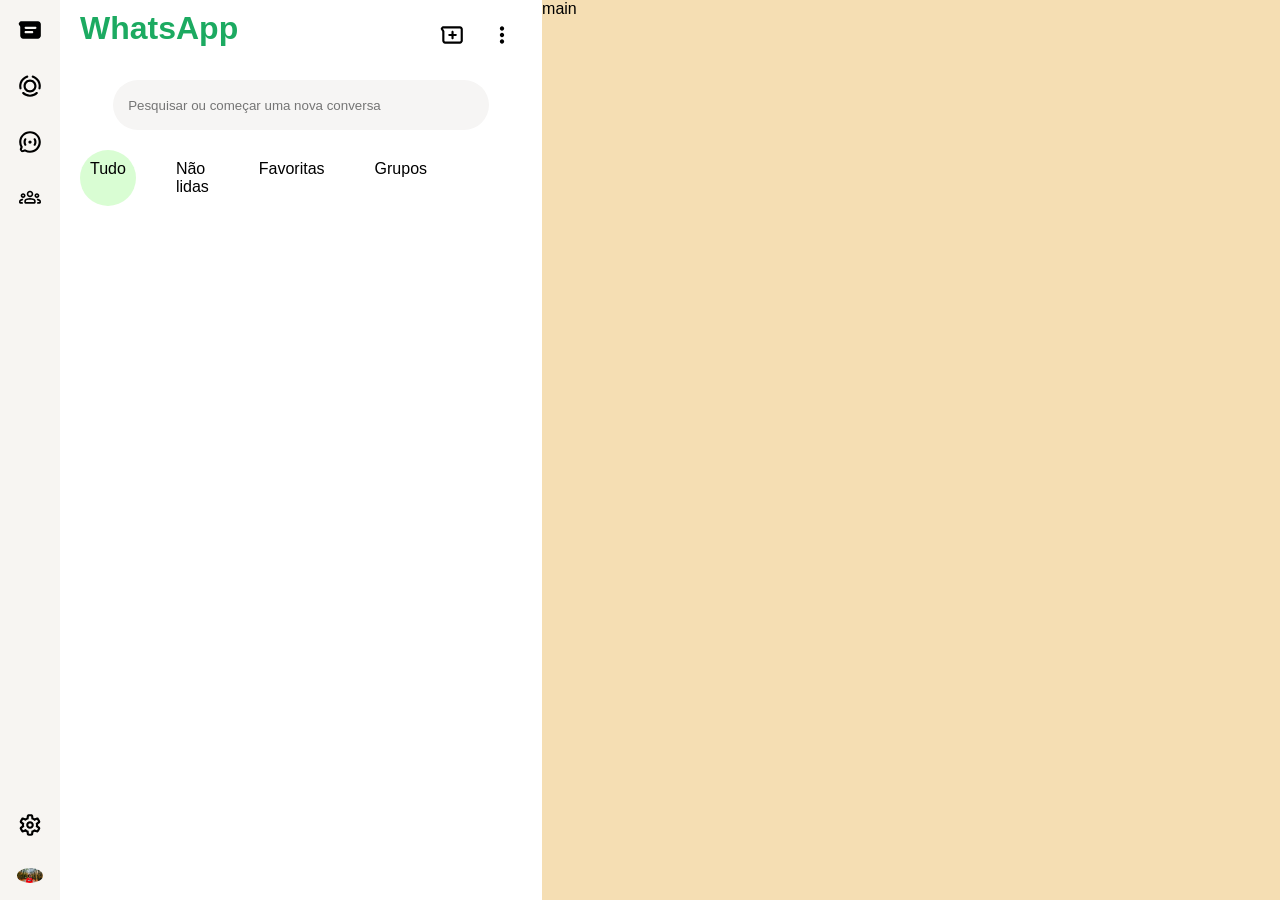
==== index.html @ c409fb36 "Layout - feito a parte superior da section!" ====
<!DOCTYPE html>
<html lang="pt-br">

<head>
    <meta charset="UTF-8">
    <meta name="viewport" content="width=device-width, initial-scale=1.0">
    <link rel="stylesheet" href="./assets/style.css">
    <title>Whatsaap Web</title>
</head>

<body class="grid-template">
    <nav>
        <div class="superior">
            <img src="./assets/icons/messages.svg" alt="">
            <img src="./assets/icons/status.svg" alt="">
            <img src="./assets/icons/newsletter.svg" alt="">
            <img src="./assets/icons/community.svg" alt="">
        </div>
        <div class="superior">
            <img src="./assets/icons/settings.svg" alt="">
            <img src="./assets/imgs/pexels-ikowh-16622.jpg" alt="">
        </div>
    </nav>
    <section>
        <div class="section-superior">
            <div class="titulo-settings">

                <p>WhatsApp</p>

                <div class="settings">
                    <img src="./assets/icons/new-chat.svg" alt="">
                    <img src="assets/icons/more-settings.svg" alt="">
                </div>
            </div>
            <div class="inputado">

                <input type="text" placeholder="Pesquisar ou começar uma nova conversa">
            </div>
            <div class="botoes">
                <p class="texto-botao active">Tudo</p>
                <p class="texto-botao">Não lidas</p>
                <p class="texto-botao">Favoritas</p>
                <p class="texto-botao">Grupos</p>
            </div>
        </div>
        <div class="section-inferior"></div>
    </section>
    <main>main</main>
</body>

</html>
---- assets/style.css ----
* {
  box-sizing: border-box;
  margin: 0;
  padding: 0;
  text-decoration: none;
  font-family: Verdana, Geneva, Tahoma, sans-serif;
}

img {
  display: block;
  max-width: 100%;
}

.grid-template {
  height: 100dvh;
  display: grid;
  grid-template-columns: 60px 1fr 2fr;
  grid-template-rows: 1fr;
}

nav {
  background-color: #f7f5f2;
  display: flex;
  flex-direction: column;
  justify-content: space-between;
  padding: 10px;
}

.superior {
  display: flex;
  flex-direction: column;
  justify-content: space-between;
  align-items: center;
  gap: 16px;
}

.superior > img {
  /* background-color: orange; */
  border-radius: 100%;
  padding: 7px;
  width: 40px;
}

.superior > img:hover {
  background-color: #ebe7e5;
}

section {
  background-color: white;
  display: flex;
  flex-direction: column;
}

.section-superior {
  height: 20%;
  display: flex;
  flex-direction: column;
  padding: 10px;
  padding-left: 20px;
  padding-right: 20px;
  gap: 20px;
  background-color: white;
  position: sticky;
}

.titulo-settings {
  display: flex;
  justify-content: space-between;
}
.titulo-settings > p {
  font-size: xx-large;
  color: #1caa61;
  font-weight: bold;
  height: 45px;
}

.titulo-settings > .settings {
  display: flex;
  align-items: start;
  height: 50px;
  align-items: center;
  gap: 10px;
}

.section-superior > .titulo-settings > .settings > img {
  /* background-color: orange; */
  border-radius: 100%;
  padding: 7px;
  width: 40px;
}

.section-superior > .inputado {
  width: 100%;
  display: flex;
  align-items: center;
  justify-content: center;
}

.section-superior > .inputado > input {
  height: 50px;
  width: 85%;
  border-radius: 50px;
  background-color: #f6f5f4;
  padding: 15px;
  outline: none;
  border: none;
}

.section-superior > .inputado > input::placeholder {
  font-weight: 400;
}

input:focus {
  border: 2px solid #1caa61;
}

.botoes {
  display: flex;
  justify-content: center;
  gap: 30px;
  padding-right: 85px;
}

.botoes > .texto-botao {
  padding: 10px;
  border-radius: 50px;
}

.botoes > .texto-botao:hover {
  background-color: #d9fdd3;
}

.active {
  background-color: #d9fdd3;
}
.section.inferior {
  width: 100%;
  height: 80%;
}

main {
  background-color: wheat;
}
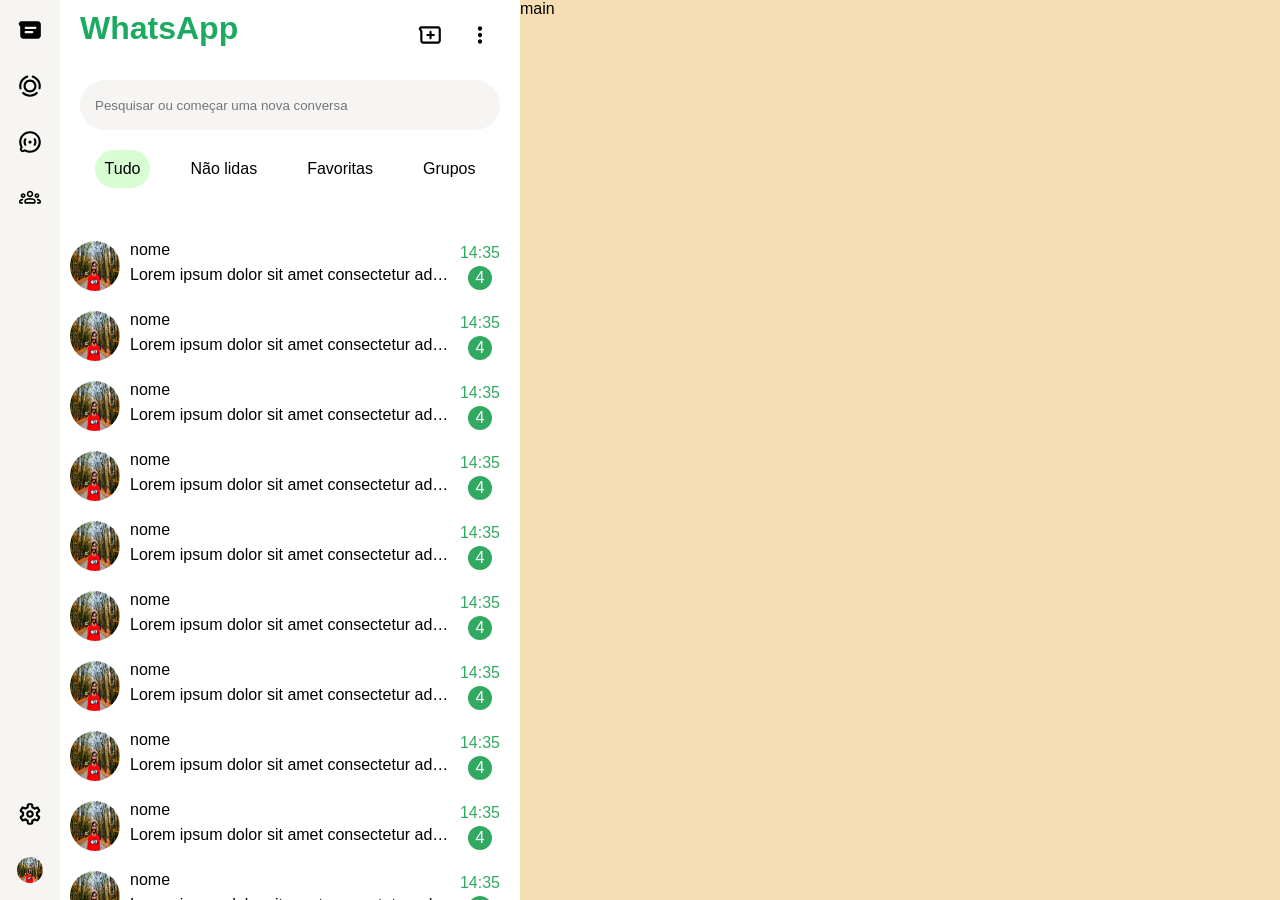
==== commit fd38e66d: "lista de contatos feita!" ====
--- a/index.html
+++ b/index.html
@@ -43,7 +43,313 @@
                 <p class="texto-botao">Grupos</p>
             </div>
         </div>
-        <div class="section-inferior"></div>
+        <div class="section-inferior">
+            <article>
+                <img src="assets/imgs/pexels-ikowh-16622.jpg" alt="" class="foto-perfil">
+                <p class="nome">nome</p>
+                <p class="horas">14:35</p>
+                <p class="mensagem">Lorem ipsum dolor sit amet consectetur adipisicing elit. Aliquam omnis aspernatur
+                    cupiditate odio vitae quae cum voluptas qui voluptates eos, veritatis consequatur sunt, temporibus
+                    harum nam, odit nulla ipsum facere!</p>
+                <div class="pingo">4</div>
+            </article>
+            <article>
+                <img src="assets/imgs/pexels-ikowh-16622.jpg" alt="" class="foto-perfil">
+                <p class="nome">nome</p>
+                <p class="horas">14:35</p>
+                <p class="mensagem">Lorem ipsum dolor sit amet consectetur adipisicing elit. Aliquam omnis aspernatur
+                    cupiditate odio vitae quae cum voluptas qui voluptates eos, veritatis consequatur sunt, temporibus
+                    harum nam, odit nulla ipsum facere!</p>
+                <div class="pingo">4</div>
+            </article>
+            <article>
+                <img src="assets/imgs/pexels-ikowh-16622.jpg" alt="" class="foto-perfil">
+                <p class="nome">nome</p>
+                <p class="horas">14:35</p>
+                <p class="mensagem">Lorem ipsum dolor sit amet consectetur adipisicing elit. Aliquam omnis aspernatur
+                    cupiditate odio vitae quae cum voluptas qui voluptates eos, veritatis consequatur sunt, temporibus
+                    harum nam, odit nulla ipsum facere!</p>
+                <div class="pingo">4</div>
+            </article>
+            <article>
+                <img src="assets/imgs/pexels-ikowh-16622.jpg" alt="" class="foto-perfil">
+                <p class="nome">nome</p>
+                <p class="horas">14:35</p>
+                <p class="mensagem">Lorem ipsum dolor sit amet consectetur adipisicing elit. Aliquam omnis aspernatur
+                    cupiditate odio vitae quae cum voluptas qui voluptates eos, veritatis consequatur sunt, temporibus
+                    harum nam, odit nulla ipsum facere!</p>
+                <div class="pingo">4</div>
+            </article>
+            <article>
+                <img src="assets/imgs/pexels-ikowh-16622.jpg" alt="" class="foto-perfil">
+                <p class="nome">nome</p>
+                <p class="horas">14:35</p>
+                <p class="mensagem">Lorem ipsum dolor sit amet consectetur adipisicing elit. Aliquam omnis aspernatur
+                    cupiditate odio vitae quae cum voluptas qui voluptates eos, veritatis consequatur sunt, temporibus
+                    harum nam, odit nulla ipsum facere!</p>
+                <div class="pingo">4</div>
+            </article>
+            <article>
+                <img src="assets/imgs/pexels-ikowh-16622.jpg" alt="" class="foto-perfil">
+                <p class="nome">nome</p>
+                <p class="horas">14:35</p>
+                <p class="mensagem">Lorem ipsum dolor sit amet consectetur adipisicing elit. Aliquam omnis aspernatur
+                    cupiditate odio vitae quae cum voluptas qui voluptates eos, veritatis consequatur sunt, temporibus
+                    harum nam, odit nulla ipsum facere!</p>
+                <div class="pingo">4</div>
+            </article>
+            <article>
+                <img src="assets/imgs/pexels-ikowh-16622.jpg" alt="" class="foto-perfil">
+                <p class="nome">nome</p>
+                <p class="horas">14:35</p>
+                <p class="mensagem">Lorem ipsum dolor sit amet consectetur adipisicing elit. Aliquam omnis aspernatur
+                    cupiditate odio vitae quae cum voluptas qui voluptates eos, veritatis consequatur sunt, temporibus
+                    harum nam, odit nulla ipsum facere!</p>
+                <div class="pingo">4</div>
+            </article>
+            <article>
+                <img src="assets/imgs/pexels-ikowh-16622.jpg" alt="" class="foto-perfil">
+                <p class="nome">nome</p>
+                <p class="horas">14:35</p>
+                <p class="mensagem">Lorem ipsum dolor sit amet consectetur adipisicing elit. Aliquam omnis aspernatur
+                    cupiditate odio vitae quae cum voluptas qui voluptates eos, veritatis consequatur sunt, temporibus
+                    harum nam, odit nulla ipsum facere!</p>
+                <div class="pingo">4</div>
+            </article>
+            <article>
+                <img src="assets/imgs/pexels-ikowh-16622.jpg" alt="" class="foto-perfil">
+                <p class="nome">nome</p>
+                <p class="horas">14:35</p>
+                <p class="mensagem">Lorem ipsum dolor sit amet consectetur adipisicing elit. Aliquam omnis aspernatur
+                    cupiditate odio vitae quae cum voluptas qui voluptates eos, veritatis consequatur sunt, temporibus
+                    harum nam, odit nulla ipsum facere!</p>
+                <div class="pingo">4</div>
+            </article>
+            <article>
+                <img src="assets/imgs/pexels-ikowh-16622.jpg" alt="" class="foto-perfil">
+                <p class="nome">nome</p>
+                <p class="horas">14:35</p>
+                <p class="mensagem">Lorem ipsum dolor sit amet consectetur adipisicing elit. Aliquam omnis aspernatur
+                    cupiditate odio vitae quae cum voluptas qui voluptates eos, veritatis consequatur sunt, temporibus
+                    harum nam, odit nulla ipsum facere!</p>
+                <div class="pingo">4</div>
+            </article>
+            <article>
+                <img src="assets/imgs/pexels-ikowh-16622.jpg" alt="" class="foto-perfil">
+                <p class="nome">nome</p>
+                <p class="horas">14:35</p>
+                <p class="mensagem">Lorem ipsum dolor sit amet consectetur adipisicing elit. Aliquam omnis aspernatur
+                    cupiditate odio vitae quae cum voluptas qui voluptates eos, veritatis consequatur sunt, temporibus
+                    harum nam, odit nulla ipsum facere!</p>
+                <div class="pingo">4</div>
+            </article>
+            <article>
+                <img src="assets/imgs/pexels-ikowh-16622.jpg" alt="" class="foto-perfil">
+                <p class="nome">nome</p>
+                <p class="horas">14:35</p>
+                <p class="mensagem">Lorem ipsum dolor sit amet consectetur adipisicing elit. Aliquam omnis aspernatur
+                    cupiditate odio vitae quae cum voluptas qui voluptates eos, veritatis consequatur sunt, temporibus
+                    harum nam, odit nulla ipsum facere!</p>
+                <div class="pingo">4</div>
+            </article>
+            <article>
+                <img src="assets/imgs/pexels-ikowh-16622.jpg" alt="" class="foto-perfil">
+                <p class="nome">nome</p>
+                <p class="horas">14:35</p>
+                <p class="mensagem">Lorem ipsum dolor sit amet consectetur adipisicing elit. Aliquam omnis aspernatur
+                    cupiditate odio vitae quae cum voluptas qui voluptates eos, veritatis consequatur sunt, temporibus
+                    harum nam, odit nulla ipsum facere!</p>
+                <div class="pingo">4</div>
+            </article>
+            <article>
+                <img src="assets/imgs/pexels-ikowh-16622.jpg" alt="" class="foto-perfil">
+                <p class="nome">nome</p>
+                <p class="horas">14:35</p>
+                <p class="mensagem">Lorem ipsum dolor sit amet consectetur adipisicing elit. Aliquam omnis aspernatur
+                    cupiditate odio vitae quae cum voluptas qui voluptates eos, veritatis consequatur sunt, temporibus
+                    harum nam, odit nulla ipsum facere!</p>
+                <div class="pingo">4</div>
+            </article>
+            <article>
+                <img src="assets/imgs/pexels-ikowh-16622.jpg" alt="" class="foto-perfil">
+                <p class="nome">nome</p>
+                <p class="horas">14:35</p>
+                <p class="mensagem">Lorem ipsum dolor sit amet consectetur adipisicing elit. Aliquam omnis aspernatur
+                    cupiditate odio vitae quae cum voluptas qui voluptates eos, veritatis consequatur sunt, temporibus
+                    harum nam, odit nulla ipsum facere!</p>
+                <div class="pingo">4</div>
+            </article>
+            <article>
+                <img src="assets/imgs/pexels-ikowh-16622.jpg" alt="" class="foto-perfil">
+                <p class="nome">nome</p>
+                <p class="horas">14:35</p>
+                <p class="mensagem">Lorem ipsum dolor sit amet consectetur adipisicing elit. Aliquam omnis aspernatur
+                    cupiditate odio vitae quae cum voluptas qui voluptates eos, veritatis consequatur sunt, temporibus
+                    harum nam, odit nulla ipsum facere!</p>
+                <div class="pingo">4</div>
+            </article>
+            <article>
+                <img src="assets/imgs/pexels-ikowh-16622.jpg" alt="" class="foto-perfil">
+                <p class="nome">nome</p>
+                <p class="horas">14:35</p>
+                <p class="mensagem">Lorem ipsum dolor sit amet consectetur adipisicing elit. Aliquam omnis aspernatur
+                    cupiditate odio vitae quae cum voluptas qui voluptates eos, veritatis consequatur sunt, temporibus
+                    harum nam, odit nulla ipsum facere!</p>
+                <div class="pingo">4</div>
+            </article>
+            <article>
+                <img src="assets/imgs/pexels-ikowh-16622.jpg" alt="" class="foto-perfil">
+                <p class="nome">nome</p>
+                <p class="horas">14:35</p>
+                <p class="mensagem">Lorem ipsum dolor sit amet consectetur adipisicing elit. Aliquam omnis aspernatur
+                    cupiditate odio vitae quae cum voluptas qui voluptates eos, veritatis consequatur sunt, temporibus
+                    harum nam, odit nulla ipsum facere!</p>
+                <div class="pingo">4</div>
+            </article>
+            <article>
+                <img src="assets/imgs/pexels-ikowh-16622.jpg" alt="" class="foto-perfil">
+                <p class="nome">nome</p>
+                <p class="horas">14:35</p>
+                <p class="mensagem">Lorem ipsum dolor sit amet consectetur adipisicing elit. Aliquam omnis aspernatur
+                    cupiditate odio vitae quae cum voluptas qui voluptates eos, veritatis consequatur sunt, temporibus
+                    harum nam, odit nulla ipsum facere!</p>
+                <div class="pingo">4</div>
+            </article>
+            <article>
+                <img src="assets/imgs/pexels-ikowh-16622.jpg" alt="" class="foto-perfil">
+                <p class="nome">nome</p>
+                <p class="horas">14:35</p>
+                <p class="mensagem">Lorem ipsum dolor sit amet consectetur adipisicing elit. Aliquam omnis aspernatur
+                    cupiditate odio vitae quae cum voluptas qui voluptates eos, veritatis consequatur sunt, temporibus
+                    harum nam, odit nulla ipsum facere!</p>
+                <div class="pingo">4</div>
+            </article>
+            <article>
+                <img src="assets/imgs/pexels-ikowh-16622.jpg" alt="" class="foto-perfil">
+                <p class="nome">nome</p>
+                <p class="horas">14:35</p>
+                <p class="mensagem">Lorem ipsum dolor sit amet consectetur adipisicing elit. Aliquam omnis aspernatur
+                    cupiditate odio vitae quae cum voluptas qui voluptates eos, veritatis consequatur sunt, temporibus
+                    harum nam, odit nulla ipsum facere!</p>
+                <div class="pingo">4</div>
+            </article>
+            <article>
+                <img src="assets/imgs/pexels-ikowh-16622.jpg" alt="" class="foto-perfil">
+                <p class="nome">nome</p>
+                <p class="horas">14:35</p>
+                <p class="mensagem">Lorem ipsum dolor sit amet consectetur adipisicing elit. Aliquam omnis aspernatur
+                    cupiditate odio vitae quae cum voluptas qui voluptates eos, veritatis consequatur sunt, temporibus
+                    harum nam, odit nulla ipsum facere!</p>
+                <div class="pingo">4</div>
+            </article>
+            <article>
+                <img src="assets/imgs/pexels-ikowh-16622.jpg" alt="" class="foto-perfil">
+                <p class="nome">nome</p>
+                <p class="horas">14:35</p>
+                <p class="mensagem">Lorem ipsum dolor sit amet consectetur adipisicing elit. Aliquam omnis aspernatur
+                    cupiditate odio vitae quae cum voluptas qui voluptates eos, veritatis consequatur sunt, temporibus
+                    harum nam, odit nulla ipsum facere!</p>
+                <div class="pingo">4</div>
+            </article>
+            <article>
+                <img src="assets/imgs/pexels-ikowh-16622.jpg" alt="" class="foto-perfil">
+                <p class="nome">nome</p>
+                <p class="horas">14:35</p>
+                <p class="mensagem">Lorem ipsum dolor sit amet consectetur adipisicing elit. Aliquam omnis aspernatur
+                    cupiditate odio vitae quae cum voluptas qui voluptates eos, veritatis consequatur sunt, temporibus
+                    harum nam, odit nulla ipsum facere!</p>
+                <div class="pingo">4</div>
+            </article>
+            <article>
+                <img src="assets/imgs/pexels-ikowh-16622.jpg" alt="" class="foto-perfil">
+                <p class="nome">nome</p>
+                <p class="horas">14:35</p>
+                <p class="mensagem">Lorem ipsum dolor sit amet consectetur adipisicing elit. Aliquam omnis aspernatur
+                    cupiditate odio vitae quae cum voluptas qui voluptates eos, veritatis consequatur sunt, temporibus
+                    harum nam, odit nulla ipsum facere!</p>
+                <div class="pingo">4</div>
+            </article>
+            <article>
+                <img src="assets/imgs/pexels-ikowh-16622.jpg" alt="" class="foto-perfil">
+                <p class="nome">nome</p>
+                <p class="horas">14:35</p>
+                <p class="mensagem">Lorem ipsum dolor sit amet consectetur adipisicing elit. Aliquam omnis aspernatur
+                    cupiditate odio vitae quae cum voluptas qui voluptates eos, veritatis consequatur sunt, temporibus
+                    harum nam, odit nulla ipsum facere!</p>
+                <div class="pingo">4</div>
+            </article>
+            <article>
+                <img src="assets/imgs/pexels-ikowh-16622.jpg" alt="" class="foto-perfil">
+                <p class="nome">nome</p>
+                <p class="horas">14:35</p>
+                <p class="mensagem">Lorem ipsum dolor sit amet consectetur adipisicing elit. Aliquam omnis aspernatur
+                    cupiditate odio vitae quae cum voluptas qui voluptates eos, veritatis consequatur sunt, temporibus
+                    harum nam, odit nulla ipsum facere!</p>
+                <div class="pingo">4</div>
+            </article>
+            <article>
+                <img src="assets/imgs/pexels-ikowh-16622.jpg" alt="" class="foto-perfil">
+                <p class="nome">nome</p>
+                <p class="horas">14:35</p>
+                <p class="mensagem">Lorem ipsum dolor sit amet consectetur adipisicing elit. Aliquam omnis aspernatur
+                    cupiditate odio vitae quae cum voluptas qui voluptates eos, veritatis consequatur sunt, temporibus
+                    harum nam, odit nulla ipsum facere!</p>
+                <div class="pingo">4</div>
+            </article>
+            <article>
+                <img src="assets/imgs/pexels-ikowh-16622.jpg" alt="" class="foto-perfil">
+                <p class="nome">nome</p>
+                <p class="horas">14:35</p>
+                <p class="mensagem">Lorem ipsum dolor sit amet consectetur adipisicing elit. Aliquam omnis aspernatur
+                    cupiditate odio vitae quae cum voluptas qui voluptates eos, veritatis consequatur sunt, temporibus
+                    harum nam, odit nulla ipsum facere!</p>
+                <div class="pingo">4</div>
+            </article>
+            <article>
+                <img src="assets/imgs/pexels-ikowh-16622.jpg" alt="" class="foto-perfil">
+                <p class="nome">nome</p>
+                <p class="horas">14:35</p>
+                <p class="mensagem">Lorem ipsum dolor sit amet consectetur adipisicing elit. Aliquam omnis aspernatur
+                    cupiditate odio vitae quae cum voluptas qui voluptates eos, veritatis consequatur sunt, temporibus
+                    harum nam, odit nulla ipsum facere!</p>
+                <div class="pingo">4</div>
+            </article>
+            <article>
+                <img src="assets/imgs/pexels-ikowh-16622.jpg" alt="" class="foto-perfil">
+                <p class="nome">nome</p>
+                <p class="horas">14:35</p>
+                <p class="mensagem">Lorem ipsum dolor sit amet consectetur adipisicing elit. Aliquam omnis aspernatur
+                    cupiditate odio vitae quae cum voluptas qui voluptates eos, veritatis consequatur sunt, temporibus
+                    harum nam, odit nulla ipsum facere!</p>
+                <div class="pingo">4</div>
+            </article>
+            <article>
+                <img src="assets/imgs/pexels-ikowh-16622.jpg" alt="" class="foto-perfil">
+                <p class="nome">nome</p>
+                <p class="horas">14:35</p>
+                <p class="mensagem">Lorem ipsum dolor sit amet consectetur adipisicing elit. Aliquam omnis aspernatur
+                    cupiditate odio vitae quae cum voluptas qui voluptates eos, veritatis consequatur sunt, temporibus
+                    harum nam, odit nulla ipsum facere!</p>
+                <div class="pingo">4</div>
+            </article>
+            <article>
+                <img src="assets/imgs/pexels-ikowh-16622.jpg" alt="" class="foto-perfil">
+                <p class="nome">nome</p>
+                <p class="horas">14:35</p>
+                <p class="mensagem">Lorem ipsum dolor sit amet consectetur adipisicing elit. Aliquam omnis aspernatur
+                    cupiditate odio vitae quae cum voluptas qui voluptates eos, veritatis consequatur sunt, temporibus
+                    harum nam, odit nulla ipsum facere!</p>
+                <div class="pingo">4</div>
+            </article>
+            <article>
+                <img src="assets/imgs/pexels-ikowh-16622.jpg" alt="" class="foto-perfil">
+                <p class="nome">nome</p>
+                <p class="horas">14:35</p>
+                <p class="mensagem">Lorem ipsum dolor sit amet consectetur adipisicing elit. Aliquam omnis aspernatur
+                    cupiditate odio vitae quae cum voluptas qui voluptates eos, veritatis consequatur sunt, temporibus
+                    harum nam, odit nulla ipsum facere!</p>
+                <div class="pingo">4</div>
+            </article>
     </section>
     <main>main</main>
 </body>
--- a/assets/style.css
+++ b/assets/style.css
@@ -14,7 +14,7 @@
 .grid-template {
   height: 100dvh;
   display: grid;
-  grid-template-columns: 60px 1fr 2fr;
+  grid-template-columns: 60px 460px 1fr;
   grid-template-rows: 1fr;
 }
 
@@ -39,6 +39,7 @@
   border-radius: 100%;
   padding: 7px;
   width: 40px;
+  height: 40px;
 }
 
 .superior > img:hover {
@@ -49,10 +50,12 @@
   background-color: white;
   display: flex;
   flex-direction: column;
+  overflow-y: scroll;
 }
 
 .section-superior {
-  height: 20%;
+  height: 25%;
+  width: 460px;
   display: flex;
   flex-direction: column;
   padding: 10px;
@@ -60,7 +63,7 @@
   padding-right: 20px;
   gap: 20px;
   background-color: white;
-  position: sticky;
+  position: fixed;
 }
 
 .titulo-settings {
@@ -88,6 +91,9 @@
   padding: 7px;
   width: 40px;
 }
+.section-superior > .titulo-settings > .settings > img:hover {
+  background-color: #ebe7e5;
+}
 
 .section-superior > .inputado {
   width: 100%;
@@ -98,7 +104,7 @@
 
 .section-superior > .inputado > input {
   height: 50px;
-  width: 85%;
+  width: 100%;
   border-radius: 50px;
   background-color: #f6f5f4;
   padding: 15px;
@@ -110,7 +116,7 @@
   font-weight: 400;
 }
 
-input:focus {
+.section-superior > .inputado > input:focus {
   border: 2px solid #1caa61;
 }
 
@@ -118,12 +124,12 @@
   display: flex;
   justify-content: center;
   gap: 30px;
-  padding-right: 85px;
 }
 
 .botoes > .texto-botao {
   padding: 10px;
   border-radius: 50px;
+  white-space: normal;
 }
 
 .botoes > .texto-botao:hover {
@@ -133,9 +139,73 @@
 .active {
   background-color: #d9fdd3;
 }
-.section.inferior {
-  width: 100%;
-  height: 80%;
+.section-inferior {
+  width: 100%;
+  height: 75%;
+  margin-top: 230.5px;
+  overflow-y: scroll;
+}
+
+article {
+  height: 70px;
+  width: 100%;
+  display: grid;
+  grid-template-areas:
+    "foto-perfil nome horas"
+    "foto-perfil mensagem pingo";
+
+  grid-template-columns: 60px 1fr 60px;
+  grid-template-rows: repeat(2, 1fr);
+
+  padding: 10px;
+}
+
+article:hover {
+  background-color: #f6f5f4;
+}
+
+.foto-perfil {
+  display: flex;
+  grid-area: foto-perfil;
+  border-radius: 100%;
+  align-items: center;
+  justify-content: center;
+  width: 50px;
+  height: 50px;
+}
+
+.nome {
+  grid-area: nome;
+}
+
+.horas {
+  grid-area: horas;
+  display: flex;
+  align-items: center;
+  justify-content: center;
+  color: #32a961;
+}
+
+.mensagem {
+  grid-area: mensagem;
+  white-space: nowrap; /* Garante que o texto fique em uma única linha */
+  overflow: hidden; /* Esconde o texto que passar do limite */
+  text-overflow: ellipsis; /* Adiciona os "..." automaticamente no final */
+}
+
+.pingo {
+  grid-area: pingo;
+
+  background-color: #32a961;
+  border-radius: 100%;
+  height: 24px;
+  width: 24px;
+  display: flex;
+  align-items: center;
+  justify-content: center;
+  justify-self: center;
+  align-self: center;
+  color: white;
 }
 
 main {
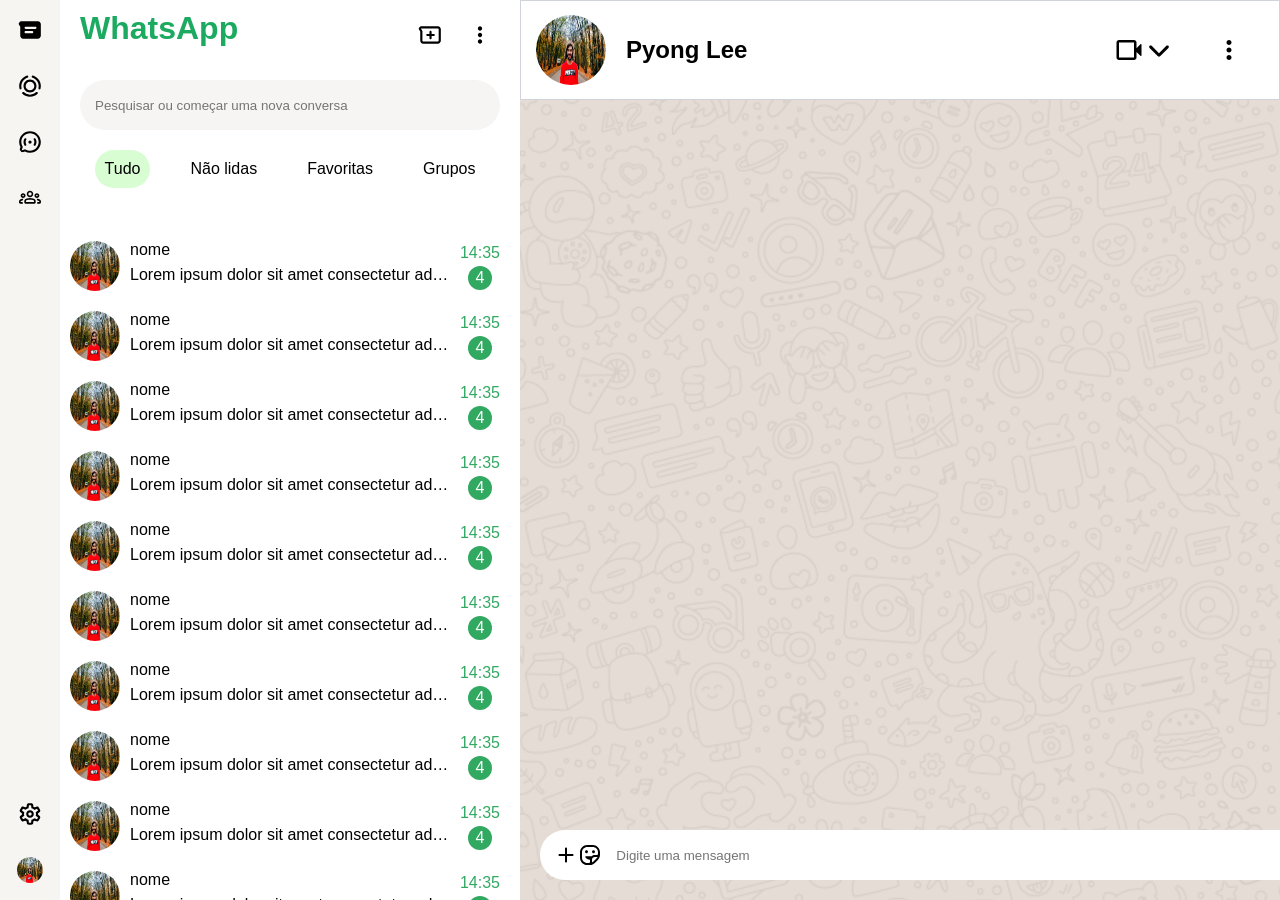
==== commit 17b07b41: "input feito!!" ====
--- a/index.html
+++ b/index.html
@@ -351,7 +351,30 @@
                 <div class="pingo">4</div>
             </article>
     </section>
-    <main>main</main>
+    <main>
+        <header>
+            <div class="foto-nome">
+                <img src="assets/imgs/pexels-ikowh-16622.jpg" alt="">
+                <h2>Pyong Lee</h2>
+            </div>
+            <div class="config">
+                <div class="juntinho">
+                    <img src="assets/icons/video-cam.svg" alt="">
+                    <img src="assets/icons/down-menu.svg" alt="">
+                </div>
+                <img src="assets/icons/more-settings.svg" alt="">
+            </div>
+        </header>
+
+        <div class="mandar-message">
+            <div class="plus">
+                <img src="./assets/icons/plus.svg" alt="">
+                <img src="./assets/icons/expressions.svg" alt="">
+            </div>
+            <input type="text" placeholder="Digite uma mensagem">
+            <img src="./assets/icons/send-message.png" alt="" class="send">
+        </div>
+    </main>
 </body>
 
 </html>
--- a/assets/style.css
+++ b/assets/style.css
@@ -209,5 +209,89 @@
 }
 
 main {
-  background-color: wheat;
-}
+  background-image: url(imgs/whatsapp_bg.png);
+  display: grid;
+  grid-template-columns: repeat(36, 1fr);
+}
+
+header {
+  background-color: #ffffff;
+  height: 100px;
+  width: 100%;
+  display: flex;
+  align-items: center;
+  padding: 15px;
+  border: 1px solid #d0d4da;
+  justify-content: space-between;
+  grid-column: 1 / -1;
+}
+
+.foto-nome {
+  width: 400px;
+  display: flex;
+  align-items: center;
+  gap: 20px;
+}
+
+main > header > .foto-nome > img {
+  width: 70px;
+  height: 70px;
+  border-radius: 100%;
+}
+
+.config {
+  display: flex;
+  width: 150px;
+}
+
+.config > img {
+  width: 30px;
+  height: 30px;
+}
+.juntinho {
+  display: flex;
+  width: 100px;
+}
+
+.mandar-message {
+  grid-column: 1 / 36;
+
+  display: flex;
+  align-items: center;
+
+  width: 100%;
+  background-color: #ffffff;
+  height: 50px;
+  border-radius: 50px;
+
+  align-self: end;
+  margin: 20px;
+
+  position: fixed;
+}
+
+.mandar-message > img {
+  width: 30px;
+  height: 30px;
+
+  padding: 5px;
+}
+.plus {
+  display: flex;
+  width: 80px;
+  align-items: center;
+  justify-content: center;
+}
+
+.mandar-message > input {
+  width: 1230px;
+  height: 30px;
+  border-radius: 50px;
+  border: none;
+  outline: none;
+}
+
+.send {
+  width: 70px;
+  height: 70px;
+}
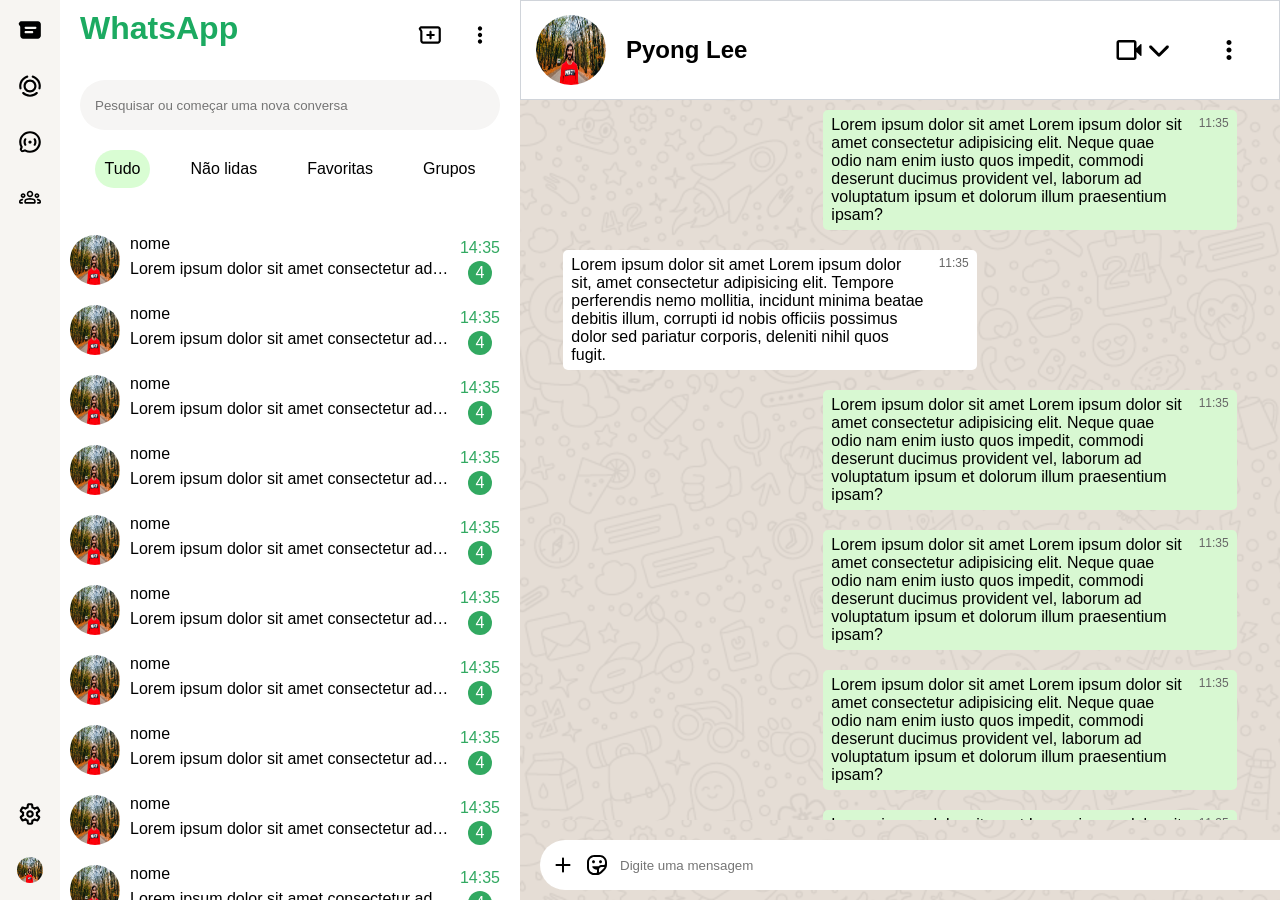
==== commit 23867505: "Layout finalizado!" ====
--- a/index.html
+++ b/index.html
@@ -4,7 +4,7 @@
 <head>
     <meta charset="UTF-8">
     <meta name="viewport" content="width=device-width, initial-scale=1.0">
-    <link rel="stylesheet" href="./assets/style.css">
+    <link rel="stylesheet" href="./assets/css/style.css">
     <title>Whatsaap Web</title>
 </head>
 
@@ -351,29 +351,1025 @@
                 <div class="pingo">4</div>
             </article>
     </section>
+    <header>
+        <div class="foto-nome">
+            <img src="assets/imgs/pexels-ikowh-16622.jpg" alt="">
+            <h2>Pyong Lee</h2>
+        </div>
+        <div class="config">
+            <div class="juntinho">
+                <img src="assets/icons/video-cam.svg" alt="">
+                <img src="assets/icons/down-menu.svg" alt="">
+            </div>
+            <img src="assets/icons/more-settings.svg" alt="">
+        </div>
+    </header>
     <main>
-        <header>
-            <div class="foto-nome">
-                <img src="assets/imgs/pexels-ikowh-16622.jpg" alt="">
-                <h2>Pyong Lee</h2>
+
+        <div class="fundo-falso">
+
+            <div class="mandar-message">
+                <div class="plus">
+                    <img src="./assets/icons/plus.svg" alt="">
+                    <img src="./assets/icons/expressions.svg" alt="">
+                </div>
+                <input type="text" placeholder="Digite uma mensagem">
+                <img src="./assets/icons/send-message.png" alt="" class="send">
             </div>
-            <div class="config">
-                <div class="juntinho">
-                    <img src="assets/icons/video-cam.svg" alt="">
-                    <img src="assets/icons/down-menu.svg" alt="">
-                </div>
-                <img src="assets/icons/more-settings.svg" alt="">
-            </div>
-        </header>
+        </div>
+        <div class="mensagem-enviada">
+            <p>Lorem ipsum dolor sit amet Lorem ipsum dolor sit amet consectetur adipisicing elit. Neque quae odio nam
+                enim iusto quos impedit, commodi deserunt ducimus provident vel, laborum ad voluptatum ipsum et dolorum
+                illum praesentium ipsam?</p>
+            <p class="horas-mensagens">11:35</p>
+        </div>
+        <div class="mensagem-recebida">
+            <p>
+                Lorem ipsum dolor sit amet Lorem ipsum dolor sit, amet consectetur adipisicing
+                elit. Tempore perferendis nemo mollitia, incidunt minima beatae debitis illum, corrupti id nobis
+                officiis
+                possimus dolor sed pariatur corporis, deleniti nihil quos fugit.
+            </p>
+            <p class="horas-mensagens">11:35</p>
+        </div>
+        <div class="mensagem-enviada">
+            <p>Lorem ipsum dolor sit amet Lorem ipsum dolor sit amet consectetur adipisicing elit. Neque quae odio nam
+                enim iusto quos impedit, commodi deserunt ducimus provident vel, laborum ad voluptatum ipsum et dolorum
+                illum praesentium ipsam?</p>
+            <p class="horas-mensagens">11:35</p>
+        </div>
+        <div class="mensagem-enviada">
+            <p>Lorem ipsum dolor sit amet Lorem ipsum dolor sit amet consectetur adipisicing elit. Neque quae odio nam
+                enim iusto quos impedit, commodi deserunt ducimus provident vel, laborum ad voluptatum ipsum et dolorum
+                illum praesentium ipsam?</p>
+            <p class="horas-mensagens">11:35</p>
+        </div>
+        <div class="mensagem-enviada">
+            <p>Lorem ipsum dolor sit amet Lorem ipsum dolor sit amet consectetur adipisicing elit. Neque quae odio nam
+                enim iusto quos impedit, commodi deserunt ducimus provident vel, laborum ad voluptatum ipsum et dolorum
+                illum praesentium ipsam?</p>
+            <p class="horas-mensagens">11:35</p>
+        </div>
+        <div class="mensagem-enviada">
+            <p>Lorem ipsum dolor sit amet Lorem ipsum dolor sit amet consectetur adipisicing elit. Neque quae odio nam
+                enim iusto quos impedit, commodi deserunt ducimus provident vel, laborum ad voluptatum ipsum et dolorum
+                illum praesentium ipsam?</p>
+            <p class="horas-mensagens">11:35</p>
+        </div>
+        <div class="mensagem-recebida">
+            <p>
+                Lorem ipsum dolor sit amet Lorem ipsum dolor sit, amet consectetur adipisicing
+                elit. Tempore perferendis nemo mollitia, incidunt minima beatae debitis illum, corrupti id nobis
+                officiis
+                possimus dolor sed pariatur corporis, deleniti nihil quos fugit.
+            </p>
+            <p class="horas-mensagens">11:35</p>
+        </div>
+        <div class="mensagem-recebida">
+            <p>
+                Lorem ipsum dolor sit amet Lorem ipsum dolor sit, amet consectetur adipisicing
+                elit. Tempore perferendis nemo mollitia, incidunt minima beatae debitis illum, corrupti id nobis
+                officiis
+                possimus dolor sed pariatur corporis, deleniti nihil quos fugit.
+            </p>
+            <p class="horas-mensagens">11:35</p>
+        </div>
+        <div class="mensagem-recebida">
+            <p>
+                Lorem ipsum dolor sit amet Lorem ipsum dolor sit, amet consectetur adipisicing
+                elit. Tempore perferendis nemo mollitia, incidunt minima beatae debitis illum, corrupti id nobis
+                officiis
+                possimus dolor sed pariatur corporis, deleniti nihil quos fugit.
+            </p>
+            <p class="horas-mensagens">11:35</p>
+        </div>
+        <div class="mensagem-enviada">
+            <p>Lorem ipsum dolor sit amet Lorem ipsum dolor sit amet consectetur adipisicing elit. Neque quae odio nam
+                enim iusto quos impedit, commodi deserunt ducimus provident vel, laborum ad voluptatum ipsum et dolorum
+                illum praesentium ipsam?</p>
+            <p class="horas-mensagens">11:35</p>
+        </div>
+        <div class="mensagem-recebida">
+            <p>
+                Lorem ipsum dolor sit amet Lorem ipsum dolor sit, amet consectetur adipisicing
+                elit. Tempore perferendis nemo mollitia, incidunt minima beatae debitis illum, corrupti id nobis
+                officiis
+                possimus dolor sed pariatur corporis, deleniti nihil quos fugit.
+            </p>
+            <p class="horas-mensagens">11:35</p>
+        </div>
+        <div class="mensagem-recebida">
+            <p>
+                Lorem ipsum dolor sit amet Lorem ipsum dolor sit, amet consectetur adipisicing
+                elit. Tempore perferendis nemo mollitia, incidunt minima beatae debitis illum, corrupti id nobis
+                officiis
+                possimus dolor sed pariatur corporis, deleniti nihil quos fugit.
+            </p>
+            <p class="horas-mensagens">11:35</p>
+        </div>
+        <div class="mensagem-recebida">
+            <p>
+                Lorem ipsum dolor sit amet Lorem ipsum dolor sit, amet consectetur adipisicing
+                elit. Tempore perferendis nemo mollitia, incidunt minima beatae debitis illum, corrupti id nobis
+                officiis
+                possimus dolor sed pariatur corporis, deleniti nihil quos fugit.
+            </p>
+            <p class="horas-mensagens">11:35</p>
+        </div>
+        <div class="mensagem-enviada">
+            <p>Lorem ipsum dolor sit amet Lorem ipsum dolor sit amet consectetur adipisicing elit. Neque quae odio nam
+                enim iusto quos impedit, commodi deserunt ducimus provident vel, laborum ad voluptatum ipsum et dolorum
+                illum praesentium ipsam?</p>
+            <p class="horas-mensagens">11:35</p>
+        </div>
+        <div class="mensagem-recebida">
+            <p>
+                Lorem ipsum dolor sit amet Lorem ipsum dolor sit, amet consectetur adipisicing
+                elit. Tempore perferendis nemo mollitia, incidunt minima beatae debitis illum, corrupti id nobis
+                officiis
+                possimus dolor sed pariatur corporis, deleniti nihil quos fugit.
+            </p>
+            <p class="horas-mensagens">11:35</p>
+        </div>
+        <div class="mensagem-recebida">
+            <p>
+                Lorem ipsum dolor sit amet Lorem ipsum dolor sit, amet consectetur adipisicing
+                elit. Tempore perferendis nemo mollitia, incidunt minima beatae debitis illum, corrupti id nobis
+                officiis
+                possimus dolor sed pariatur corporis, deleniti nihil quos fugit.
+            </p>
+            <p class="horas-mensagens">11:35</p>
+        </div>
+        <div class="mensagem-recebida">
+            <p>
+                Lorem ipsum dolor sit amet Lorem ipsum dolor sit, amet consectetur adipisicing
+                elit. Tempore perferendis nemo mollitia, incidunt minima beatae debitis illum, corrupti id nobis
+                officiis
+                possimus dolor sed pariatur corporis, deleniti nihil quos fugit.
+            </p>
+            <p class="horas-mensagens">11:35</p>
+        </div>
+        <div class="mensagem-enviada">
+            <p>Lorem ipsum dolor sit amet Lorem ipsum dolor sit amet consectetur adipisicing elit. Neque quae odio nam
+                enim iusto quos impedit, commodi deserunt ducimus provident vel, laborum ad voluptatum ipsum et dolorum
+                illum praesentium ipsam?</p>
+            <p class="horas-mensagens">11:35</p>
+        </div>
+        <div class="mensagem-recebida">
+            <p>
+                Lorem ipsum dolor sit amet Lorem ipsum dolor sit, amet consectetur adipisicing
+                elit. Tempore perferendis nemo mollitia, incidunt minima beatae debitis illum, corrupti id nobis
+                officiis
+                possimus dolor sed pariatur corporis, deleniti nihil quos fugit.
+            </p>
+            <p class="horas-mensagens">11:35</p>
+        </div>
+        <div class="mensagem-recebida">
+            <p>
+                Lorem ipsum dolor sit amet Lorem ipsum dolor sit, amet consectetur adipisicing
+                elit. Tempore perferendis nemo mollitia, incidunt minima beatae debitis illum, corrupti id nobis
+                officiis
+                possimus dolor sed pariatur corporis, deleniti nihil quos fugit.
+            </p>
+            <p class="horas-mensagens">11:35</p>
+        </div>
+        <div class="mensagem-recebida">
+            <p>
+                Lorem ipsum dolor sit amet Lorem ipsum dolor sit, amet consectetur adipisicing
+                elit. Tempore perferendis nemo mollitia, incidunt minima beatae debitis illum, corrupti id nobis
+                officiis
+                possimus dolor sed pariatur corporis, deleniti nihil quos fugit.
+            </p>
+            <p class="horas-mensagens">11:35</p>
+        </div>
+        <div class="mensagem-enviada">
+            <p>Lorem ipsum dolor sit amet Lorem ipsum dolor sit amet consectetur adipisicing elit. Neque quae odio nam
+                enim iusto quos impedit, commodi deserunt ducimus provident vel, laborum ad voluptatum ipsum et dolorum
+                illum praesentium ipsam?</p>
+            <p class="horas-mensagens">11:35</p>
+        </div>
+        <div class="mensagem-recebida">
+            <p>
+                Lorem ipsum dolor sit amet Lorem ipsum dolor sit, amet consectetur adipisicing
+                elit. Tempore perferendis nemo mollitia, incidunt minima beatae debitis illum, corrupti id nobis
+                officiis
+                possimus dolor sed pariatur corporis, deleniti nihil quos fugit.
+            </p>
+            <p class="horas-mensagens">11:35</p>
+        </div>
+        <div class="mensagem-recebida">
+            <p>
+                Lorem ipsum dolor sit amet Lorem ipsum dolor sit, amet consectetur adipisicing
+                elit. Tempore perferendis nemo mollitia, incidunt minima beatae debitis illum, corrupti id nobis
+                officiis
+                possimus dolor sed pariatur corporis, deleniti nihil quos fugit.
+            </p>
+            <p class="horas-mensagens">11:35</p>
+        </div>
+        <div class="mensagem-recebida">
+            <p>
+                Lorem ipsum dolor sit amet Lorem ipsum dolor sit, amet consectetur adipisicing
+                elit. Tempore perferendis nemo mollitia, incidunt minima beatae debitis illum, corrupti id nobis
+                officiis
+                possimus dolor sed pariatur corporis, deleniti nihil quos fugit.
+            </p>
+            <p class="horas-mensagens">11:35</p>
+        </div>
+        <div class="mensagem-enviada">
+            <p>Lorem ipsum dolor sit amet Lorem ipsum dolor sit amet consectetur adipisicing elit. Neque quae odio nam
+                enim iusto quos impedit, commodi deserunt ducimus provident vel, laborum ad voluptatum ipsum et dolorum
+                illum praesentium ipsam?</p>
+            <p class="horas-mensagens">11:35</p>
+        </div>
+        <div class="mensagem-recebida">
+            <p>
+                Lorem ipsum dolor sit amet Lorem ipsum dolor sit, amet consectetur adipisicing
+                elit. Tempore perferendis nemo mollitia, incidunt minima beatae debitis illum, corrupti id nobis
+                officiis
+                possimus dolor sed pariatur corporis, deleniti nihil quos fugit.
+            </p>
+            <p class="horas-mensagens">11:35</p>
+        </div>
+        <div class="mensagem-recebida">
+            <p>
+                Lorem ipsum dolor sit amet Lorem ipsum dolor sit, amet consectetur adipisicing
+                elit. Tempore perferendis nemo mollitia, incidunt minima beatae debitis illum, corrupti id nobis
+                officiis
+                possimus dolor sed pariatur corporis, deleniti nihil quos fugit.
+            </p>
+            <p class="horas-mensagens">11:35</p>
+        </div>
+        <div class="mensagem-recebida">
+            <p>
+                Lorem ipsum dolor sit amet Lorem ipsum dolor sit, amet consectetur adipisicing
+                elit. Tempore perferendis nemo mollitia, incidunt minima beatae debitis illum, corrupti id nobis
+                officiis
+                possimus dolor sed pariatur corporis, deleniti nihil quos fugit.
+            </p>
+            <p class="horas-mensagens">11:35</p>
+        </div>
+        <div class="mensagem-enviada">
+            <p>Lorem ipsum dolor sit amet Lorem ipsum dolor sit amet consectetur adipisicing elit. Neque quae odio nam
+                enim iusto quos impedit, commodi deserunt ducimus provident vel, laborum ad voluptatum ipsum et dolorum
+                illum praesentium ipsam?</p>
+            <p class="horas-mensagens">11:35</p>
+        </div>
+        <div class="mensagem-recebida">
+            <p>
+                Lorem ipsum dolor sit amet Lorem ipsum dolor sit, amet consectetur adipisicing
+                elit. Tempore perferendis nemo mollitia, incidunt minima beatae debitis illum, corrupti id nobis
+                officiis
+                possimus dolor sed pariatur corporis, deleniti nihil quos fugit.
+            </p>
+            <p class="horas-mensagens">11:35</p>
+        </div>
+        <div class="mensagem-recebida">
+            <p>
+                Lorem ipsum dolor sit amet Lorem ipsum dolor sit, amet consectetur adipisicing
+                elit. Tempore perferendis nemo mollitia, incidunt minima beatae debitis illum, corrupti id nobis
+                officiis
+                possimus dolor sed pariatur corporis, deleniti nihil quos fugit.
+            </p>
+            <p class="horas-mensagens">11:35</p>
+        </div>
+        <div class="mensagem-recebida">
+            <p>
+                Lorem ipsum dolor sit amet Lorem ipsum dolor sit, amet consectetur adipisicing
+                elit. Tempore perferendis nemo mollitia, incidunt minima beatae debitis illum, corrupti id nobis
+                officiis
+                possimus dolor sed pariatur corporis, deleniti nihil quos fugit.
+            </p>
+            <p class="horas-mensagens">11:35</p>
+        </div>
+        <div class="mensagem-enviada">
+            <p>Lorem ipsum dolor sit amet Lorem ipsum dolor sit amet consectetur adipisicing elit. Neque quae odio nam
+                enim iusto quos impedit, commodi deserunt ducimus provident vel, laborum ad voluptatum ipsum et dolorum
+                illum praesentium ipsam?</p>
+            <p class="horas-mensagens">11:35</p>
+        </div>
+        <div class="mensagem-recebida">
+            <p>
+                Lorem ipsum dolor sit amet Lorem ipsum dolor sit, amet consectetur adipisicing
+                elit. Tempore perferendis nemo mollitia, incidunt minima beatae debitis illum, corrupti id nobis
+                officiis
+                possimus dolor sed pariatur corporis, deleniti nihil quos fugit.
+            </p>
+            <p class="horas-mensagens">11:35</p>
+        </div>
+        <div class="mensagem-recebida">
+            <p>
+                Lorem ipsum dolor sit amet Lorem ipsum dolor sit, amet consectetur adipisicing
+                elit. Tempore perferendis nemo mollitia, incidunt minima beatae debitis illum, corrupti id nobis
+                officiis
+                possimus dolor sed pariatur corporis, deleniti nihil quos fugit.
+            </p>
+            <p class="horas-mensagens">11:35</p>
+        </div>
+        <div class="mensagem-recebida">
+            <p>
+                Lorem ipsum dolor sit amet Lorem ipsum dolor sit, amet consectetur adipisicing
+                elit. Tempore perferendis nemo mollitia, incidunt minima beatae debitis illum, corrupti id nobis
+                officiis
+                possimus dolor sed pariatur corporis, deleniti nihil quos fugit.
+            </p>
+            <p class="horas-mensagens">11:35</p>
+        </div>
+        <div class="mensagem-enviada">
+            <p>Lorem ipsum dolor sit amet Lorem ipsum dolor sit amet consectetur adipisicing elit. Neque quae odio nam
+                enim iusto quos impedit, commodi deserunt ducimus provident vel, laborum ad voluptatum ipsum et dolorum
+                illum praesentium ipsam?</p>
+            <p class="horas-mensagens">11:35</p>
+        </div>
+        <div class="mensagem-recebida">
+            <p>
+                Lorem ipsum dolor sit amet Lorem ipsum dolor sit, amet consectetur adipisicing
+                elit. Tempore perferendis nemo mollitia, incidunt minima beatae debitis illum, corrupti id nobis
+                officiis
+                possimus dolor sed pariatur corporis, deleniti nihil quos fugit.
+            </p>
+            <p class="horas-mensagens">11:35</p>
+        </div>
+        <div class="mensagem-recebida">
+            <p>
+                Lorem ipsum dolor sit amet Lorem ipsum dolor sit, amet consectetur adipisicing
+                elit. Tempore perferendis nemo mollitia, incidunt minima beatae debitis illum, corrupti id nobis
+                officiis
+                possimus dolor sed pariatur corporis, deleniti nihil quos fugit.
+            </p>
+            <p class="horas-mensagens">11:35</p>
+        </div>
+        <div class="mensagem-recebida">
+            <p>
+                Lorem ipsum dolor sit amet Lorem ipsum dolor sit, amet consectetur adipisicing
+                elit. Tempore perferendis nemo mollitia, incidunt minima beatae debitis illum, corrupti id nobis
+                officiis
+                possimus dolor sed pariatur corporis, deleniti nihil quos fugit.
+            </p>
+            <p class="horas-mensagens">11:35</p>
+        </div>
+        <div class="mensagem-enviada">
+            <p>Lorem ipsum dolor sit amet Lorem ipsum dolor sit amet consectetur adipisicing elit. Neque quae odio nam
+                enim iusto quos impedit, commodi deserunt ducimus provident vel, laborum ad voluptatum ipsum et dolorum
+                illum praesentium ipsam?</p>
+            <p class="horas-mensagens">11:35</p>
+        </div>
+        <div class="mensagem-recebida">
+            <p>
+                Lorem ipsum dolor sit amet Lorem ipsum dolor sit, amet consectetur adipisicing
+                elit. Tempore perferendis nemo mollitia, incidunt minima beatae debitis illum, corrupti id nobis
+                officiis
+                possimus dolor sed pariatur corporis, deleniti nihil quos fugit.
+            </p>
+            <p class="horas-mensagens">11:35</p>
+        </div>
+        <div class="mensagem-recebida">
+            <p>
+                Lorem ipsum dolor sit amet Lorem ipsum dolor sit, amet consectetur adipisicing
+                elit. Tempore perferendis nemo mollitia, incidunt minima beatae debitis illum, corrupti id nobis
+                officiis
+                possimus dolor sed pariatur corporis, deleniti nihil quos fugit.
+            </p>
+            <p class="horas-mensagens">11:35</p>
+        </div>
+        <div class="mensagem-recebida">
+            <p>
+                Lorem ipsum dolor sit amet Lorem ipsum dolor sit, amet consectetur adipisicing
+                elit. Tempore perferendis nemo mollitia, incidunt minima beatae debitis illum, corrupti id nobis
+                officiis
+                possimus dolor sed pariatur corporis, deleniti nihil quos fugit.
+            </p>
+            <p class="horas-mensagens">11:35</p>
+        </div>
+        <div class="mensagem-enviada">
+            <p>Lorem ipsum dolor sit amet Lorem ipsum dolor sit amet consectetur adipisicing elit. Neque quae odio nam
+                enim iusto quos impedit, commodi deserunt ducimus provident vel, laborum ad voluptatum ipsum et dolorum
+                illum praesentium ipsam?</p>
+            <p class="horas-mensagens">11:35</p>
+        </div>
+        <div class="mensagem-recebida">
+            <p>
+                Lorem ipsum dolor sit amet Lorem ipsum dolor sit, amet consectetur adipisicing
+                elit. Tempore perferendis nemo mollitia, incidunt minima beatae debitis illum, corrupti id nobis
+                officiis
+                possimus dolor sed pariatur corporis, deleniti nihil quos fugit.
+            </p>
+            <p class="horas-mensagens">11:35</p>
+        </div>
+        <div class="mensagem-recebida">
+            <p>
+                Lorem ipsum dolor sit amet Lorem ipsum dolor sit, amet consectetur adipisicing
+                elit. Tempore perferendis nemo mollitia, incidunt minima beatae debitis illum, corrupti id nobis
+                officiis
+                possimus dolor sed pariatur corporis, deleniti nihil quos fugit.
+            </p>
+            <p class="horas-mensagens">11:35</p>
+        </div>
+        <div class="mensagem-recebida">
+            <p>
+                Lorem ipsum dolor sit amet Lorem ipsum dolor sit, amet consectetur adipisicing
+                elit. Tempore perferendis nemo mollitia, incidunt minima beatae debitis illum, corrupti id nobis
+                officiis
+                possimus dolor sed pariatur corporis, deleniti nihil quos fugit.
+            </p>
+            <p class="horas-mensagens">11:35</p>
+        </div>
+        <div class="mensagem-enviada">
+            <p>Lorem ipsum dolor sit amet Lorem ipsum dolor sit amet consectetur adipisicing elit. Neque quae odio nam
+                enim iusto quos impedit, commodi deserunt ducimus provident vel, laborum ad voluptatum ipsum et dolorum
+                illum praesentium ipsam?</p>
+            <p class="horas-mensagens">11:35</p>
+        </div>
+        <div class="mensagem-recebida">
+            <p>
+                Lorem ipsum dolor sit amet Lorem ipsum dolor sit, amet consectetur adipisicing
+                elit. Tempore perferendis nemo mollitia, incidunt minima beatae debitis illum, corrupti id nobis
+                officiis
+                possimus dolor sed pariatur corporis, deleniti nihil quos fugit.
+            </p>
+            <p class="horas-mensagens">11:35</p>
+        </div>
+        <div class="mensagem-recebida">
+            <p>
+                Lorem ipsum dolor sit amet Lorem ipsum dolor sit, amet consectetur adipisicing
+                elit. Tempore perferendis nemo mollitia, incidunt minima beatae debitis illum, corrupti id nobis
+                officiis
+                possimus dolor sed pariatur corporis, deleniti nihil quos fugit.
+            </p>
+            <p class="horas-mensagens">11:35</p>
+        </div>
+        <div class="mensagem-recebida">
+            <p>
+                Lorem ipsum dolor sit amet Lorem ipsum dolor sit, amet consectetur adipisicing
+                elit. Tempore perferendis nemo mollitia, incidunt minima beatae debitis illum, corrupti id nobis
+                officiis
+                possimus dolor sed pariatur corporis, deleniti nihil quos fugit.
+            </p>
+            <p class="horas-mensagens">11:35</p>
+        </div>
+        <div class="mensagem-enviada">
+            <p>Lorem ipsum dolor sit amet Lorem ipsum dolor sit amet consectetur adipisicing elit. Neque quae odio nam
+                enim iusto quos impedit, commodi deserunt ducimus provident vel, laborum ad voluptatum ipsum et dolorum
+                illum praesentium ipsam?</p>
+            <p class="horas-mensagens">11:35</p>
+        </div>
+        <div class="mensagem-recebida">
+            <p>
+                Lorem ipsum dolor sit amet Lorem ipsum dolor sit, amet consectetur adipisicing
+                elit. Tempore perferendis nemo mollitia, incidunt minima beatae debitis illum, corrupti id nobis
+                officiis
+                possimus dolor sed pariatur corporis, deleniti nihil quos fugit.
+            </p>
+            <p class="horas-mensagens">11:35</p>
+        </div>
+        <div class="mensagem-recebida">
+            <p>
+                Lorem ipsum dolor sit amet Lorem ipsum dolor sit, amet consectetur adipisicing
+                elit. Tempore perferendis nemo mollitia, incidunt minima beatae debitis illum, corrupti id nobis
+                officiis
+                possimus dolor sed pariatur corporis, deleniti nihil quos fugit.
+            </p>
+            <p class="horas-mensagens">11:35</p>
+        </div>
+        <div class="mensagem-recebida">
+            <p>
+                Lorem ipsum dolor sit amet Lorem ipsum dolor sit, amet consectetur adipisicing
+                elit. Tempore perferendis nemo mollitia, incidunt minima beatae debitis illum, corrupti id nobis
+                officiis
+                possimus dolor sed pariatur corporis, deleniti nihil quos fugit.
+            </p>
+            <p class="horas-mensagens">11:35</p>
+        </div>
+        <div class="mensagem-enviada">
+            <p>Lorem ipsum dolor sit amet Lorem ipsum dolor sit amet consectetur adipisicing elit. Neque quae odio nam
+                enim iusto quos impedit, commodi deserunt ducimus provident vel, laborum ad voluptatum ipsum et dolorum
+                illum praesentium ipsam?</p>
+            <p class="horas-mensagens">11:35</p>
+        </div>
+        <div class="mensagem-recebida">
+            <p>
+                Lorem ipsum dolor sit amet Lorem ipsum dolor sit, amet consectetur adipisicing
+                elit. Tempore perferendis nemo mollitia, incidunt minima beatae debitis illum, corrupti id nobis
+                officiis
+                possimus dolor sed pariatur corporis, deleniti nihil quos fugit.
+            </p>
+            <p class="horas-mensagens">11:35</p>
+        </div>
+        <div class="mensagem-recebida">
+            <p>
+                Lorem ipsum dolor sit amet Lorem ipsum dolor sit, amet consectetur adipisicing
+                elit. Tempore perferendis nemo mollitia, incidunt minima beatae debitis illum, corrupti id nobis
+                officiis
+                possimus dolor sed pariatur corporis, deleniti nihil quos fugit.
+            </p>
+            <p class="horas-mensagens">11:35</p>
+        </div>
+        <div class="mensagem-recebida">
+            <p>
+                Lorem ipsum dolor sit amet Lorem ipsum dolor sit, amet consectetur adipisicing
+                elit. Tempore perferendis nemo mollitia, incidunt minima beatae debitis illum, corrupti id nobis
+                officiis
+                possimus dolor sed pariatur corporis, deleniti nihil quos fugit.
+            </p>
+            <p class="horas-mensagens">11:35</p>
+        </div>
+        <div class="mensagem-enviada">
+            <p>Lorem ipsum dolor sit amet Lorem ipsum dolor sit amet consectetur adipisicing elit. Neque quae odio nam
+                enim iusto quos impedit, commodi deserunt ducimus provident vel, laborum ad voluptatum ipsum et dolorum
+                illum praesentium ipsam?</p>
+            <p class="horas-mensagens">11:35</p>
+        </div>
+        <div class="mensagem-recebida">
+            <p>
+                Lorem ipsum dolor sit amet Lorem ipsum dolor sit, amet consectetur adipisicing
+                elit. Tempore perferendis nemo mollitia, incidunt minima beatae debitis illum, corrupti id nobis
+                officiis
+                possimus dolor sed pariatur corporis, deleniti nihil quos fugit.
+            </p>
+            <p class="horas-mensagens">11:35</p>
+        </div>
+        <div class="mensagem-recebida">
+            <p>
+                Lorem ipsum dolor sit amet Lorem ipsum dolor sit, amet consectetur adipisicing
+                elit. Tempore perferendis nemo mollitia, incidunt minima beatae debitis illum, corrupti id nobis
+                officiis
+                possimus dolor sed pariatur corporis, deleniti nihil quos fugit.
+            </p>
+            <p class="horas-mensagens">11:35</p>
+        </div>
+        <div class="mensagem-recebida">
+            <p>
+                Lorem ipsum dolor sit amet Lorem ipsum dolor sit, amet consectetur adipisicing
+                elit. Tempore perferendis nemo mollitia, incidunt minima beatae debitis illum, corrupti id nobis
+                officiis
+                possimus dolor sed pariatur corporis, deleniti nihil quos fugit.
+            </p>
+            <p class="horas-mensagens">11:35</p>
+        </div>
+        <div class="mensagem-enviada">
+            <p>Lorem ipsum dolor sit amet Lorem ipsum dolor sit amet consectetur adipisicing elit. Neque quae odio nam
+                enim iusto quos impedit, commodi deserunt ducimus provident vel, laborum ad voluptatum ipsum et dolorum
+                illum praesentium ipsam?</p>
+            <p class="horas-mensagens">11:35</p>
+        </div>
+        <div class="mensagem-recebida">
+            <p>
+                Lorem ipsum dolor sit amet Lorem ipsum dolor sit, amet consectetur adipisicing
+                elit. Tempore perferendis nemo mollitia, incidunt minima beatae debitis illum, corrupti id nobis
+                officiis
+                possimus dolor sed pariatur corporis, deleniti nihil quos fugit.
+            </p>
+            <p class="horas-mensagens">11:35</p>
+        </div>
+        <div class="mensagem-recebida">
+            <p>
+                Lorem ipsum dolor sit amet Lorem ipsum dolor sit, amet consectetur adipisicing
+                elit. Tempore perferendis nemo mollitia, incidunt minima beatae debitis illum, corrupti id nobis
+                officiis
+                possimus dolor sed pariatur corporis, deleniti nihil quos fugit.
+            </p>
+            <p class="horas-mensagens">11:35</p>
+        </div>
+        <div class="mensagem-recebida">
+            <p>
+                Lorem ipsum dolor sit amet Lorem ipsum dolor sit, amet consectetur adipisicing
+                elit. Tempore perferendis nemo mollitia, incidunt minima beatae debitis illum, corrupti id nobis
+                officiis
+                possimus dolor sed pariatur corporis, deleniti nihil quos fugit.
+            </p>
+            <p class="horas-mensagens">11:35</p>
+        </div>
+        <div class="mensagem-enviada">
+            <p>Lorem ipsum dolor sit amet Lorem ipsum dolor sit amet consectetur adipisicing elit. Neque quae odio nam
+                enim iusto quos impedit, commodi deserunt ducimus provident vel, laborum ad voluptatum ipsum et dolorum
+                illum praesentium ipsam?</p>
+            <p class="horas-mensagens">11:35</p>
+        </div>
+        <div class="mensagem-recebida">
+            <p>
+                Lorem ipsum dolor sit amet Lorem ipsum dolor sit, amet consectetur adipisicing
+                elit. Tempore perferendis nemo mollitia, incidunt minima beatae debitis illum, corrupti id nobis
+                officiis
+                possimus dolor sed pariatur corporis, deleniti nihil quos fugit.
+            </p>
+            <p class="horas-mensagens">11:35</p>
+        </div>
+        <div class="mensagem-recebida">
+            <p>
+                Lorem ipsum dolor sit amet Lorem ipsum dolor sit, amet consectetur adipisicing
+                elit. Tempore perferendis nemo mollitia, incidunt minima beatae debitis illum, corrupti id nobis
+                officiis
+                possimus dolor sed pariatur corporis, deleniti nihil quos fugit.
+            </p>
+            <p class="horas-mensagens">11:35</p>
+        </div>
+        <div class="mensagem-recebida">
+            <p>
+                Lorem ipsum dolor sit amet Lorem ipsum dolor sit, amet consectetur adipisicing
+                elit. Tempore perferendis nemo mollitia, incidunt minima beatae debitis illum, corrupti id nobis
+                officiis
+                possimus dolor sed pariatur corporis, deleniti nihil quos fugit.
+            </p>
+            <p class="horas-mensagens">11:35</p>
+        </div>
+        <div class="mensagem-enviada">
+            <p>Lorem ipsum dolor sit amet Lorem ipsum dolor sit amet consectetur adipisicing elit. Neque quae odio nam
+                enim iusto quos impedit, commodi deserunt ducimus provident vel, laborum ad voluptatum ipsum et dolorum
+                illum praesentium ipsam?</p>
+            <p class="horas-mensagens">11:35</p>
+        </div>
+        <div class="mensagem-recebida">
+            <p>
+                Lorem ipsum dolor sit amet Lorem ipsum dolor sit, amet consectetur adipisicing
+                elit. Tempore perferendis nemo mollitia, incidunt minima beatae debitis illum, corrupti id nobis
+                officiis
+                possimus dolor sed pariatur corporis, deleniti nihil quos fugit.
+            </p>
+            <p class="horas-mensagens">11:35</p>
+        </div>
+        <div class="mensagem-recebida">
+            <p>
+                Lorem ipsum dolor sit amet Lorem ipsum dolor sit, amet consectetur adipisicing
+                elit. Tempore perferendis nemo mollitia, incidunt minima beatae debitis illum, corrupti id nobis
+                officiis
+                possimus dolor sed pariatur corporis, deleniti nihil quos fugit.
+            </p>
+            <p class="horas-mensagens">11:35</p>
+        </div>
+        <div class="mensagem-recebida">
+            <p>
+                Lorem ipsum dolor sit amet Lorem ipsum dolor sit, amet consectetur adipisicing
+                elit. Tempore perferendis nemo mollitia, incidunt minima beatae debitis illum, corrupti id nobis
+                officiis
+                possimus dolor sed pariatur corporis, deleniti nihil quos fugit.
+            </p>
+            <p class="horas-mensagens">11:35</p>
+        </div>
+        <div class="mensagem-enviada">
+            <p>Lorem ipsum dolor sit amet Lorem ipsum dolor sit amet consectetur adipisicing elit. Neque quae odio nam
+                enim iusto quos impedit, commodi deserunt ducimus provident vel, laborum ad voluptatum ipsum et dolorum
+                illum praesentium ipsam?</p>
+            <p class="horas-mensagens">11:35</p>
+        </div>
+        <div class="mensagem-recebida">
+            <p>
+                Lorem ipsum dolor sit amet Lorem ipsum dolor sit, amet consectetur adipisicing
+                elit. Tempore perferendis nemo mollitia, incidunt minima beatae debitis illum, corrupti id nobis
+                officiis
+                possimus dolor sed pariatur corporis, deleniti nihil quos fugit.
+            </p>
+            <p class="horas-mensagens">11:35</p>
+        </div>
+        <div class="mensagem-recebida">
+            <p>
+                Lorem ipsum dolor sit amet Lorem ipsum dolor sit, amet consectetur adipisicing
+                elit. Tempore perferendis nemo mollitia, incidunt minima beatae debitis illum, corrupti id nobis
+                officiis
+                possimus dolor sed pariatur corporis, deleniti nihil quos fugit.
+            </p>
+            <p class="horas-mensagens">11:35</p>
+        </div>
+        <div class="mensagem-recebida">
+            <p>
+                Lorem ipsum dolor sit amet Lorem ipsum dolor sit, amet consectetur adipisicing
+                elit. Tempore perferendis nemo mollitia, incidunt minima beatae debitis illum, corrupti id nobis
+                officiis
+                possimus dolor sed pariatur corporis, deleniti nihil quos fugit.
+            </p>
+            <p class="horas-mensagens">11:35</p>
+        </div>
+        <div class="mensagem-enviada">
+            <p>Lorem ipsum dolor sit amet Lorem ipsum dolor sit amet consectetur adipisicing elit. Neque quae odio nam
+                enim iusto quos impedit, commodi deserunt ducimus provident vel, laborum ad voluptatum ipsum et dolorum
+                illum praesentium ipsam?</p>
+            <p class="horas-mensagens">11:35</p>
+        </div>
+        <div class="mensagem-recebida">
+            <p>
+                Lorem ipsum dolor sit amet Lorem ipsum dolor sit, amet consectetur adipisicing
+                elit. Tempore perferendis nemo mollitia, incidunt minima beatae debitis illum, corrupti id nobis
+                officiis
+                possimus dolor sed pariatur corporis, deleniti nihil quos fugit.
+            </p>
+            <p class="horas-mensagens">11:35</p>
+        </div>
+        <div class="mensagem-recebida">
+            <p>
+                Lorem ipsum dolor sit amet Lorem ipsum dolor sit, amet consectetur adipisicing
+                elit. Tempore perferendis nemo mollitia, incidunt minima beatae debitis illum, corrupti id nobis
+                officiis
+                possimus dolor sed pariatur corporis, deleniti nihil quos fugit.
+            </p>
+            <p class="horas-mensagens">11:35</p>
+        </div>
+        <div class="mensagem-recebida">
+            <p>
+                Lorem ipsum dolor sit amet Lorem ipsum dolor sit, amet consectetur adipisicing
+                elit. Tempore perferendis nemo mollitia, incidunt minima beatae debitis illum, corrupti id nobis
+                officiis
+                possimus dolor sed pariatur corporis, deleniti nihil quos fugit.
+            </p>
+            <p class="horas-mensagens">11:35</p>
+        </div>
+        <div class="mensagem-enviada">
+            <p>Lorem ipsum dolor sit amet Lorem ipsum dolor sit amet consectetur adipisicing elit. Neque quae odio nam
+                enim iusto quos impedit, commodi deserunt ducimus provident vel, laborum ad voluptatum ipsum et dolorum
+                illum praesentium ipsam?</p>
+            <p class="horas-mensagens">11:35</p>
+        </div>
+        <div class="mensagem-recebida">
+            <p>
+                Lorem ipsum dolor sit amet Lorem ipsum dolor sit, amet consectetur adipisicing
+                elit. Tempore perferendis nemo mollitia, incidunt minima beatae debitis illum, corrupti id nobis
+                officiis
+                possimus dolor sed pariatur corporis, deleniti nihil quos fugit.
+            </p>
+            <p class="horas-mensagens">11:35</p>
+        </div>
+        <div class="mensagem-recebida">
+            <p>
+                Lorem ipsum dolor sit amet Lorem ipsum dolor sit, amet consectetur adipisicing
+                elit. Tempore perferendis nemo mollitia, incidunt minima beatae debitis illum, corrupti id nobis
+                officiis
+                possimus dolor sed pariatur corporis, deleniti nihil quos fugit.
+            </p>
+            <p class="horas-mensagens">11:35</p>
+        </div>
+        <div class="mensagem-recebida">
+            <p>
+                Lorem ipsum dolor sit amet Lorem ipsum dolor sit, amet consectetur adipisicing
+                elit. Tempore perferendis nemo mollitia, incidunt minima beatae debitis illum, corrupti id nobis
+                officiis
+                possimus dolor sed pariatur corporis, deleniti nihil quos fugit.
+            </p>
+            <p class="horas-mensagens">11:35</p>
+        </div>
+        <div class="mensagem-enviada">
+            <p>Lorem ipsum dolor sit amet Lorem ipsum dolor sit amet consectetur adipisicing elit. Neque quae odio nam
+                enim iusto quos impedit, commodi deserunt ducimus provident vel, laborum ad voluptatum ipsum et dolorum
+                illum praesentium ipsam?</p>
+            <p class="horas-mensagens">11:35</p>
+        </div>
+        <div class="mensagem-recebida">
+            <p>
+                Lorem ipsum dolor sit amet Lorem ipsum dolor sit, amet consectetur adipisicing
+                elit. Tempore perferendis nemo mollitia, incidunt minima beatae debitis illum, corrupti id nobis
+                officiis
+                possimus dolor sed pariatur corporis, deleniti nihil quos fugit.
+            </p>
+            <p class="horas-mensagens">11:35</p>
+        </div>
+        <div class="mensagem-recebida">
+            <p>
+                Lorem ipsum dolor sit amet Lorem ipsum dolor sit, amet consectetur adipisicing
+                elit. Tempore perferendis nemo mollitia, incidunt minima beatae debitis illum, corrupti id nobis
+                officiis
+                possimus dolor sed pariatur corporis, deleniti nihil quos fugit.
+            </p>
+            <p class="horas-mensagens">11:35</p>
+        </div>
+        <div class="mensagem-recebida">
+            <p>
+                Lorem ipsum dolor sit amet Lorem ipsum dolor sit, amet consectetur adipisicing
+                elit. Tempore perferendis nemo mollitia, incidunt minima beatae debitis illum, corrupti id nobis
+                officiis
+                possimus dolor sed pariatur corporis, deleniti nihil quos fugit.
+            </p>
+            <p class="horas-mensagens">11:35</p>
+        </div>
+        <div class="mensagem-enviada">
+            <p>Lorem ipsum dolor sit amet Lorem ipsum dolor sit amet consectetur adipisicing elit. Neque quae odio nam
+                enim iusto quos impedit, commodi deserunt ducimus provident vel, laborum ad voluptatum ipsum et dolorum
+                illum praesentium ipsam?</p>
+            <p class="horas-mensagens">11:35</p>
+        </div>
+        <div class="mensagem-recebida">
+            <p>
+                Lorem ipsum dolor sit amet Lorem ipsum dolor sit, amet consectetur adipisicing
+                elit. Tempore perferendis nemo mollitia, incidunt minima beatae debitis illum, corrupti id nobis
+                officiis
+                possimus dolor sed pariatur corporis, deleniti nihil quos fugit.
+            </p>
+            <p class="horas-mensagens">11:35</p>
+        </div>
+        <div class="mensagem-recebida">
+            <p>
+                Lorem ipsum dolor sit amet Lorem ipsum dolor sit, amet consectetur adipisicing
+                elit. Tempore perferendis nemo mollitia, incidunt minima beatae debitis illum, corrupti id nobis
+                officiis
+                possimus dolor sed pariatur corporis, deleniti nihil quos fugit.
+            </p>
+            <p class="horas-mensagens">11:35</p>
+        </div>
+        <div class="mensagem-recebida">
+            <p>
+                Lorem ipsum dolor sit amet Lorem ipsum dolor sit, amet consectetur adipisicing
+                elit. Tempore perferendis nemo mollitia, incidunt minima beatae debitis illum, corrupti id nobis
+                officiis
+                possimus dolor sed pariatur corporis, deleniti nihil quos fugit.
+            </p>
+            <p class="horas-mensagens">11:35</p>
+        </div>
+        <div class="mensagem-enviada">
+            <p>Lorem ipsum dolor sit amet Lorem ipsum dolor sit amet consectetur adipisicing elit. Neque quae odio nam
+                enim iusto quos impedit, commodi deserunt ducimus provident vel, laborum ad voluptatum ipsum et dolorum
+                illum praesentium ipsam?</p>
+            <p class="horas-mensagens">11:35</p>
+        </div>
+        <div class="mensagem-recebida">
+            <p>
+                Lorem ipsum dolor sit amet Lorem ipsum dolor sit, amet consectetur adipisicing
+                elit. Tempore perferendis nemo mollitia, incidunt minima beatae debitis illum, corrupti id nobis
+                officiis
+                possimus dolor sed pariatur corporis, deleniti nihil quos fugit.
+            </p>
+            <p class="horas-mensagens">11:35</p>
+        </div>
+        <div class="mensagem-recebida">
+            <p>
+                Lorem ipsum dolor sit amet Lorem ipsum dolor sit, amet consectetur adipisicing
+                elit. Tempore perferendis nemo mollitia, incidunt minima beatae debitis illum, corrupti id nobis
+                officiis
+                possimus dolor sed pariatur corporis, deleniti nihil quos fugit.
+            </p>
+            <p class="horas-mensagens">11:35</p>
+        </div>
+        <div class="mensagem-recebida">
+            <p>
+                Lorem ipsum dolor sit amet Lorem ipsum dolor sit, amet consectetur adipisicing
+                elit. Tempore perferendis nemo mollitia, incidunt minima beatae debitis illum, corrupti id nobis
+                officiis
+                possimus dolor sed pariatur corporis, deleniti nihil quos fugit.
+            </p>
+            <p class="horas-mensagens">11:35</p>
+        </div>
+        <div class="mensagem-enviada">
+            <p>Lorem ipsum dolor sit amet Lorem ipsum dolor sit amet consectetur adipisicing elit. Neque quae odio nam
+                enim iusto quos impedit, commodi deserunt ducimus provident vel, laborum ad voluptatum ipsum et dolorum
+                illum praesentium ipsam?</p>
+            <p class="horas-mensagens">11:35</p>
+        </div>
+        <div class="mensagem-recebida">
+            <p>
+                Lorem ipsum dolor sit amet Lorem ipsum dolor sit, amet consectetur adipisicing
+                elit. Tempore perferendis nemo mollitia, incidunt minima beatae debitis illum, corrupti id nobis
+                officiis
+                possimus dolor sed pariatur corporis, deleniti nihil quos fugit.
+            </p>
+            <p class="horas-mensagens">11:35</p>
+        </div>
+        <div class="mensagem-recebida">
+            <p>
+                Lorem ipsum dolor sit amet Lorem ipsum dolor sit, amet consectetur adipisicing
+                elit. Tempore perferendis nemo mollitia, incidunt minima beatae debitis illum, corrupti id nobis
+                officiis
+                possimus dolor sed pariatur corporis, deleniti nihil quos fugit.
+            </p>
+            <p class="horas-mensagens">11:35</p>
+        </div>
+        <div class="mensagem-recebida">
+            <p>
+                Lorem ipsum dolor sit amet Lorem ipsum dolor sit, amet consectetur adipisicing
+                elit. Tempore perferendis nemo mollitia, incidunt minima beatae debitis illum, corrupti id nobis
+                officiis
+                possimus dolor sed pariatur corporis, deleniti nihil quos fugit.
+            </p>
+            <p class="horas-mensagens">11:35</p>
+        </div>
+        <div class="mensagem-enviada">
+            <p>Lorem ipsum dolor sit amet Lorem ipsum dolor sit amet consectetur adipisicing elit. Neque quae odio nam
+                enim iusto quos impedit, commodi deserunt ducimus provident vel, laborum ad voluptatum ipsum et dolorum
+                illum praesentium ipsam?</p>
+            <p class="horas-mensagens">11:35</p>
+        </div>
+        <div class="mensagem-recebida">
+            <p>
+                Lorem ipsum dolor sit amet Lorem ipsum dolor sit, amet consectetur adipisicing
+                elit. Tempore perferendis nemo mollitia, incidunt minima beatae debitis illum, corrupti id nobis
+                officiis
+                possimus dolor sed pariatur corporis, deleniti nihil quos fugit.
+            </p>
+            <p class="horas-mensagens">11:35</p>
+        </div>
+        <div class="mensagem-recebida">
+            <p>
+                Lorem ipsum dolor sit amet Lorem ipsum dolor sit, amet consectetur adipisicing
+                elit. Tempore perferendis nemo mollitia, incidunt minima beatae debitis illum, corrupti id nobis
+                officiis
+                possimus dolor sed pariatur corporis, deleniti nihil quos fugit.
+            </p>
+            <p class="horas-mensagens">11:35</p>
+        </div>
+        <div class="mensagem-recebida">
+            <p>
+                Lorem ipsum dolor sit amet Lorem ipsum dolor sit, amet consectetur adipisicing
+                elit. Tempore perferendis nemo mollitia, incidunt minima beatae debitis illum, corrupti id nobis
+                officiis
+                possimus dolor sed pariatur corporis, deleniti nihil quos fugit.
+            </p>
+            <p class="horas-mensagens">11:35</p>
+        </div>
+        <div class="mensagem-enviada">
+            <p>Lorem ipsum dolor sit amet Lorem ipsum dolor sit amet consectetur adipisicing elit. Neque quae odio nam
+                enim iusto quos impedit, commodi deserunt ducimus provident vel, laborum ad voluptatum ipsum et dolorum
+                illum praesentium ipsam?</p>
+            <p class="horas-mensagens">11:35</p>
+        </div>
+        <div class="mensagem-recebida">
+            <p>
+                Lorem ipsum dolor sit amet Lorem ipsum dolor sit, amet consectetur adipisicing
+                elit. Tempore perferendis nemo mollitia, incidunt minima beatae debitis illum, corrupti id nobis
+                officiis
+                possimus dolor sed pariatur corporis, deleniti nihil quos fugit.
+            </p>
+            <p class="horas-mensagens">11:35</p>
+        </div>
+        <div class="mensagem-recebida">
+            <p>
+                Lorem ipsum dolor sit amet Lorem ipsum dolor sit, amet consectetur adipisicing
+                elit. Tempore perferendis nemo mollitia, incidunt minima beatae debitis illum, corrupti id nobis
+                officiis
+                possimus dolor sed pariatur corporis, deleniti nihil quos fugit.
+            </p>
+            <p class="horas-mensagens">11:35</p>
+        </div>
+        <div class="mensagem-recebida">
+            <p>
+                Lorem ipsum dolor sit amet Lorem ipsum dolor sit, amet consectetur adipisicing
+                elit. Tempore perferendis nemo mollitia, incidunt minima beatae debitis illum, corrupti id nobis
+                officiis
+                possimus dolor sed pariatur corporis, deleniti nihil quos fugit.
+            </p>
+            <p class="horas-mensagens">11:35</p>
+        </div>
+        <div class="mensagem-enviada">
+            <p>Lorem ipsum dolor sit amet Lorem ipsum dolor sit amet consectetur adipisicing elit. Neque quae odio nam
+                enim iusto quos impedit, commodi deserunt ducimus provident vel, laborum ad voluptatum ipsum et dolorum
+                illum praesentium ipsam?</p>
+            <p class="horas-mensagens">11:35</p>
+        </div>
+        <div class="mensagem-recebida">
+            <p>
+                Lorem ipsum dolor sit amet Lorem ipsum dolor sit, amet consectetur adipisicing
+                elit. Tempore perferendis nemo mollitia, incidunt minima beatae debitis illum, corrupti id nobis
+                officiis
+                possimus dolor sed pariatur corporis, deleniti nihil quos fugit.
+            </p>
+            <p class="horas-mensagens">11:35</p>
+        </div>
+        <div class="mensagem-recebida">
+            <p>
+                Lorem ipsum dolor sit amet Lorem ipsum dolor sit, amet consectetur adipisicing
+                elit. Tempore perferendis nemo mollitia, incidunt minima beatae debitis illum, corrupti id nobis
+                officiis
+                possimus dolor sed pariatur corporis, deleniti nihil quos fugit.
+            </p>
+            <p class="horas-mensagens">11:35</p>
+        </div>
+        <div class="mensagem-recebida">
+            <p>
+                Lorem ipsum dolor sit amet Lorem ipsum dolor sit, amet consectetur adipisicing
+                elit. Tempore perferendis nemo mollitia, incidunt minima beatae debitis illum, corrupti id nobis
+                officiis
+                possimus dolor sed pariatur corporis, deleniti nihil quos fugit.
+            </p>
+            <p class="horas-mensagens">11:35</p>
+        </div>
+        <div class="mensagem-enviada">
+            <p>Lorem ipsum dolor sit amet Lorem ipsum dolor sit amet consectetur adipisicing elit. Neque quae odio nam
+                enim iusto quos impedit, commodi deserunt ducimus provident vel, laborum ad voluptatum ipsum et dolorum
+                illum praesentium ipsam?</p>
+            <p class="horas-mensagens">11:35</p>
+        </div>
+        <div class="mensagem-recebida">
+            <p>
+                Lorem ipsum dolor sit amet Lorem ipsum dolor sit, amet consectetur adipisicing
+                elit. Tempore perferendis nemo mollitia, incidunt minima beatae debitis illum, corrupti id nobis
+                officiis
+                possimus dolor sed pariatur corporis, deleniti nihil quos fugit.
+            </p>
+            <p class="horas-mensagens">11:35</p>
+        </div>
+        <div class="mensagem-recebida">
+            <p>
+                Lorem ipsum dolor sit amet Lorem ipsum dolor sit, amet consectetur adipisicing
+                elit. Tempore perferendis nemo mollitia, incidunt minima beatae debitis illum, corrupti id nobis
+                officiis
+                possimus dolor sed pariatur corporis, deleniti nihil quos fugit.
+            </p>
+            <p class="horas-mensagens">11:35</p>
+        </div>
+        <div class="mensagem-recebida">
+            <p>
+                Lorem ipsum dolor sit amet Lorem ipsum dolor sit, amet consectetur adipisicing
+                elit. Tempore perferendis nemo mollitia, incidunt minima beatae debitis illum, corrupti id nobis
+                officiis
+                possimus dolor sed pariatur corporis, deleniti nihil quos fugit.
+            </p>
+            <p class="horas-mensagens">11:35</p>
+        </div>
 
-        <div class="mandar-message">
-            <div class="plus">
-                <img src="./assets/icons/plus.svg" alt="">
-                <img src="./assets/icons/expressions.svg" alt="">
-            </div>
-            <input type="text" placeholder="Digite uma mensagem">
-            <img src="./assets/icons/send-message.png" alt="" class="send">
-        </div>
+
+
     </main>
 </body>
 
--- a/assets/css/style.css
+++ b/assets/css/style.css
@@ -0,0 +1,355 @@
+* {
+  box-sizing: border-box;
+  margin: 0;
+  padding: 0;
+  text-decoration: none;
+  font-family: Verdana, Geneva, Tahoma, sans-serif;
+}
+
+img {
+  display: block;
+  max-width: 100%;
+}
+
+html,
+body {
+  height: 100dvh;
+  overflow: hidden;
+}
+
+.grid-template {
+  height: 100dvh;
+  display: grid;
+  grid-template-columns: 60px 460px 1fr;
+  grid-template-rows: auto 1fr;
+}
+
+nav {
+  grid-row: 1 / -1;
+  background-color: #f7f5f2;
+  display: flex;
+  flex-direction: column;
+  justify-content: space-between;
+  padding: 10px;
+}
+
+.superior {
+  display: flex;
+  flex-direction: column;
+  justify-content: space-between;
+  align-items: center;
+  gap: 16px;
+}
+
+.superior > img {
+  border-radius: 100%;
+  padding: 7px;
+  width: 40px;
+  height: 40px;
+}
+
+.superior > img:hover {
+  background-color: #ebe7e5;
+}
+
+section {
+  grid-row: 1 / -1;
+  background-color: white;
+  display: flex;
+  flex-direction: column;
+  overflow-y: scroll;
+}
+
+.section-superior {
+  height: 25%;
+  width: 460px;
+  display: flex;
+  flex-direction: column;
+  padding: 10px;
+  padding-left: 20px;
+  padding-right: 20px;
+  gap: 20px;
+  background-color: white;
+  position: sticky;
+  top: 0;
+  z-index: 10;
+}
+
+.titulo-settings {
+  display: flex;
+  justify-content: space-between;
+}
+.titulo-settings > p {
+  font-size: xx-large;
+  color: #1caa61;
+  font-weight: bold;
+  height: 45px;
+}
+
+.titulo-settings > .settings {
+  display: flex;
+  align-items: start;
+  height: 50px;
+  align-items: center;
+  gap: 10px;
+}
+
+.section-superior > .titulo-settings > .settings > img {
+  border-radius: 100%;
+  padding: 7px;
+  width: 40px;
+}
+.section-superior > .titulo-settings > .settings > img:hover {
+  background-color: #ebe7e5;
+}
+
+.section-superior > .inputado {
+  width: 100%;
+  display: flex;
+  align-items: center;
+  justify-content: center;
+}
+
+.section-superior > .inputado > input {
+  height: 50px;
+  width: 100%;
+  border-radius: 50px;
+  background-color: #f6f5f4;
+  padding: 15px;
+  outline: none;
+  border: none;
+}
+
+.section-superior > .inputado > input::placeholder {
+  font-weight: 400;
+}
+
+.section-superior > .inputado > input:focus {
+  border: 2px solid #1caa61;
+}
+
+.botoes {
+  display: flex;
+  justify-content: center;
+  gap: 30px;
+}
+
+.botoes > .texto-botao {
+  padding: 10px;
+  border-radius: 50px;
+  white-space: normal;
+}
+
+.botoes > .texto-botao:hover {
+  background-color: #d9fdd3;
+}
+
+.active {
+  background-color: #d9fdd3;
+}
+
+.section-inferior {
+  width: 100%;
+  height: 75%;
+  overflow-y: auto;
+}
+
+article {
+  height: 70px;
+  width: 100%;
+  display: grid;
+  grid-template-areas:
+    "foto-perfil nome horas"
+    "foto-perfil mensagem pingo";
+
+  grid-template-columns: 60px 1fr 60px;
+  grid-template-rows: repeat(2, 1fr);
+
+  padding: 10px;
+}
+
+article:hover {
+  background-color: #f6f5f4;
+}
+
+.foto-perfil {
+  display: flex;
+  grid-area: foto-perfil;
+  border-radius: 100%;
+  align-items: center;
+  justify-content: center;
+  width: 50px;
+  height: 50px;
+}
+
+.nome {
+  grid-area: nome;
+}
+
+.horas {
+  grid-area: horas;
+  display: flex;
+  align-items: center;
+  justify-content: center;
+  color: #32a961;
+}
+
+.mensagem {
+  grid-area: mensagem;
+  white-space: nowrap;
+  overflow: hidden;
+  text-overflow: ellipsis;
+}
+
+.pingo {
+  grid-area: pingo;
+  background-color: #32a961;
+  border-radius: 100%;
+  height: 24px;
+  width: 24px;
+  display: flex;
+  align-items: center;
+  justify-content: center;
+  justify-self: center;
+  align-self: center;
+  color: white;
+}
+
+header {
+  grid-column: 3;
+  grid-row: 1;
+  position: sticky;
+  top: 0;
+  z-index: 10;
+  background-color: #ffffff;
+  height: 100px;
+  width: 100%;
+  display: flex;
+  align-items: center;
+  padding: 15px;
+  border: 1px solid #d0d4da;
+  justify-content: space-between;
+}
+
+.foto-nome {
+  width: 400px;
+  display: flex;
+  align-items: center;
+  gap: 20px;
+}
+main > .foto-nome > img,
+header > .foto-nome > img {
+  width: 70px;
+  height: 70px;
+  border-radius: 100%;
+}
+
+.config {
+  display: flex;
+  width: 150px;
+}
+
+.config > img {
+  width: 30px;
+  height: 30px;
+}
+.juntinho {
+  display: flex;
+  width: 100px;
+}
+
+main {
+  grid-column: 3;
+  grid-row: 2;
+  background-image: url(../imgs/whatsapp_bg.png);
+  display: grid;
+  grid-template-columns: repeat(36, 1fr);
+  overflow-y: auto;
+  gap: 20px;
+  padding-top: 10px;
+  padding-bottom: 100px;
+  height: 100%;
+  align-content: safe end;
+}
+
+.mandar-message {
+  grid-column: 1 / 36;
+  display: flex;
+  align-items: center;
+  width: 1350px;
+  background-color: #ffffff;
+  height: 50px;
+  border-radius: 50px;
+  align-self: end;
+  margin: 20px;
+  position: absolute;
+}
+
+.mandar-message > img {
+  width: 30px;
+  height: 30px;
+  padding: 5px;
+}
+.plus {
+  display: flex;
+  width: 80px;
+  align-items: center;
+  justify-content: center;
+  gap: 10px;
+}
+
+.fundo-falso {
+  grid-column: 1 / 36;
+  width: 1400px;
+  height: 80px;
+  align-self: end;
+  position: absolute;
+  background-image: url(../imgs/whatsapp_bg.png);
+  z-index: 1000;
+  bottom: 0;
+}
+
+.mandar-message > input {
+  width: 1230px;
+  height: 30px;
+  border-radius: 50px;
+  border: none;
+  outline: none;
+}
+
+.send {
+  width: 70px;
+  height: 70px;
+}
+
+.mensagem-enviada,
+.mensagem-recebida {
+  border-radius: 5px;
+  padding: 6px 8px;
+  width: fit-content;
+  height: fit-content;
+  max-width: 100%;
+  display: flex;
+  gap: 15px;
+  word-wrap: break-word;
+  overflow-wrap: break-word;
+}
+
+.mensagem-enviada {
+  grid-column: 15 / 35;
+  background-color: #d8f8d2;
+  margin-left: auto;
+}
+
+.mensagem-recebida {
+  grid-column: 3 / 23;
+  background-color: #ffffff;
+}
+
+.horas-mensagens {
+  font-size: 0.75rem;
+  color: #666;
+  white-space: nowrap;
+  margin-bottom: auto;
+  align-self: flex-end;
+}
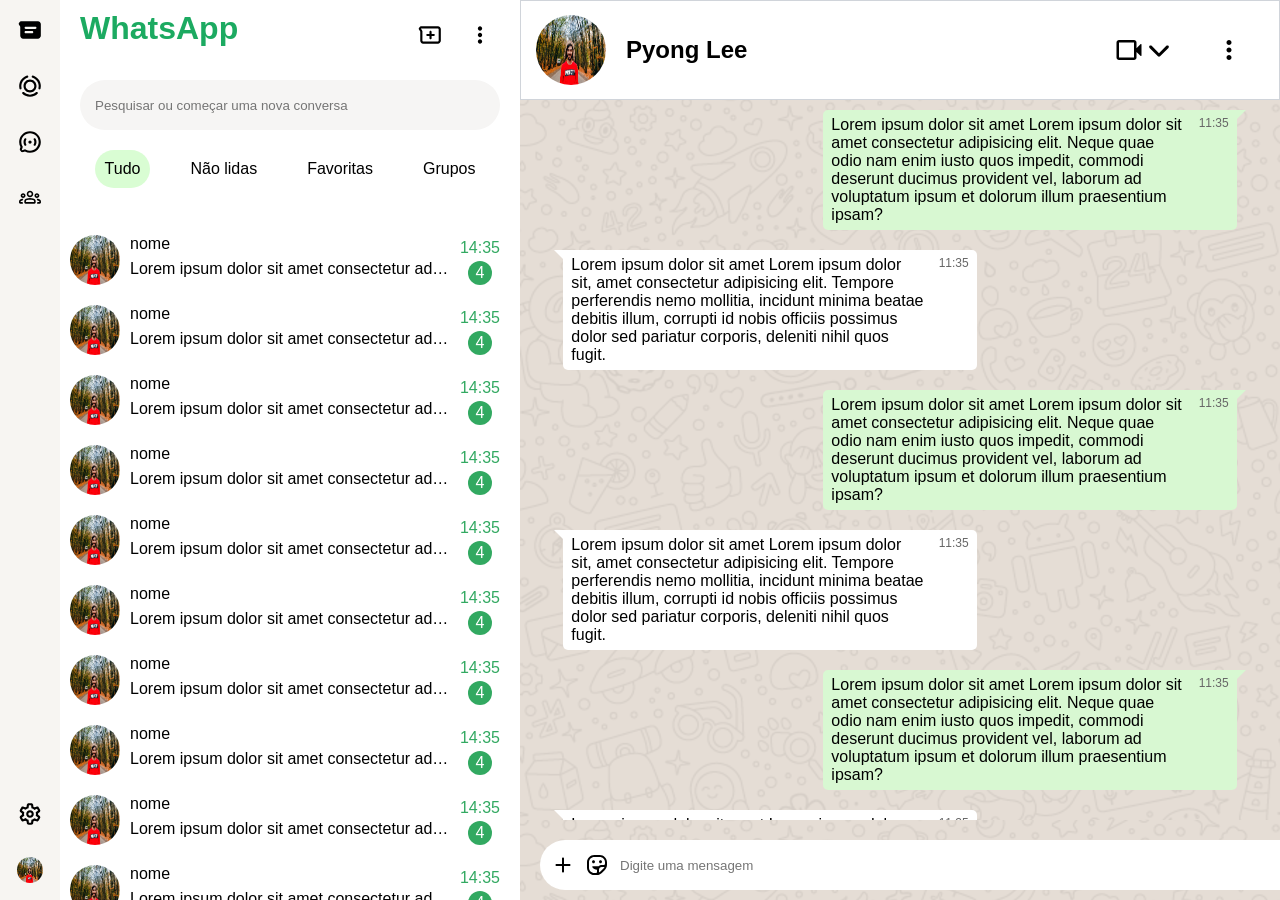
==== commit c6c5ee15: "cauda criada!" ====
--- a/index.html
+++ b/index.html
@@ -378,997 +378,396 @@
             </div>
         </div>
         <div class="mensagem-enviada">
-            <p>Lorem ipsum dolor sit amet Lorem ipsum dolor sit amet consectetur adipisicing elit. Neque quae odio nam
-                enim iusto quos impedit, commodi deserunt ducimus provident vel, laborum ad voluptatum ipsum et dolorum
-                illum praesentium ipsam?</p>
-            <p class="horas-mensagens">11:35</p>
-        </div>
-        <div class="mensagem-recebida">
-            <p>
-                Lorem ipsum dolor sit amet Lorem ipsum dolor sit, amet consectetur adipisicing
-                elit. Tempore perferendis nemo mollitia, incidunt minima beatae debitis illum, corrupti id nobis
-                officiis
-                possimus dolor sed pariatur corporis, deleniti nihil quos fugit.
-            </p>
-            <p class="horas-mensagens">11:35</p>
-        </div>
-        <div class="mensagem-enviada">
-            <p>Lorem ipsum dolor sit amet Lorem ipsum dolor sit amet consectetur adipisicing elit. Neque quae odio nam
-                enim iusto quos impedit, commodi deserunt ducimus provident vel, laborum ad voluptatum ipsum et dolorum
-                illum praesentium ipsam?</p>
-            <p class="horas-mensagens">11:35</p>
-        </div>
-        <div class="mensagem-enviada">
-            <p>Lorem ipsum dolor sit amet Lorem ipsum dolor sit amet consectetur adipisicing elit. Neque quae odio nam
-                enim iusto quos impedit, commodi deserunt ducimus provident vel, laborum ad voluptatum ipsum et dolorum
-                illum praesentium ipsam?</p>
-            <p class="horas-mensagens">11:35</p>
-        </div>
-        <div class="mensagem-enviada">
-            <p>Lorem ipsum dolor sit amet Lorem ipsum dolor sit amet consectetur adipisicing elit. Neque quae odio nam
-                enim iusto quos impedit, commodi deserunt ducimus provident vel, laborum ad voluptatum ipsum et dolorum
-                illum praesentium ipsam?</p>
-            <p class="horas-mensagens">11:35</p>
-        </div>
-        <div class="mensagem-enviada">
-            <p>Lorem ipsum dolor sit amet Lorem ipsum dolor sit amet consectetur adipisicing elit. Neque quae odio nam
-                enim iusto quos impedit, commodi deserunt ducimus provident vel, laborum ad voluptatum ipsum et dolorum
-                illum praesentium ipsam?</p>
-            <p class="horas-mensagens">11:35</p>
-        </div>
-        <div class="mensagem-recebida">
-            <p>
-                Lorem ipsum dolor sit amet Lorem ipsum dolor sit, amet consectetur adipisicing
-                elit. Tempore perferendis nemo mollitia, incidunt minima beatae debitis illum, corrupti id nobis
-                officiis
-                possimus dolor sed pariatur corporis, deleniti nihil quos fugit.
-            </p>
-            <p class="horas-mensagens">11:35</p>
-        </div>
-        <div class="mensagem-recebida">
-            <p>
-                Lorem ipsum dolor sit amet Lorem ipsum dolor sit, amet consectetur adipisicing
-                elit. Tempore perferendis nemo mollitia, incidunt minima beatae debitis illum, corrupti id nobis
-                officiis
-                possimus dolor sed pariatur corporis, deleniti nihil quos fugit.
-            </p>
-            <p class="horas-mensagens">11:35</p>
-        </div>
-        <div class="mensagem-recebida">
-            <p>
-                Lorem ipsum dolor sit amet Lorem ipsum dolor sit, amet consectetur adipisicing
-                elit. Tempore perferendis nemo mollitia, incidunt minima beatae debitis illum, corrupti id nobis
-                officiis
-                possimus dolor sed pariatur corporis, deleniti nihil quos fugit.
-            </p>
-            <p class="horas-mensagens">11:35</p>
-        </div>
-        <div class="mensagem-enviada">
-            <p>Lorem ipsum dolor sit amet Lorem ipsum dolor sit amet consectetur adipisicing elit. Neque quae odio nam
-                enim iusto quos impedit, commodi deserunt ducimus provident vel, laborum ad voluptatum ipsum et dolorum
-                illum praesentium ipsam?</p>
-            <p class="horas-mensagens">11:35</p>
-        </div>
-        <div class="mensagem-recebida">
-            <p>
-                Lorem ipsum dolor sit amet Lorem ipsum dolor sit, amet consectetur adipisicing
-                elit. Tempore perferendis nemo mollitia, incidunt minima beatae debitis illum, corrupti id nobis
-                officiis
-                possimus dolor sed pariatur corporis, deleniti nihil quos fugit.
-            </p>
-            <p class="horas-mensagens">11:35</p>
-        </div>
-        <div class="mensagem-recebida">
-            <p>
-                Lorem ipsum dolor sit amet Lorem ipsum dolor sit, amet consectetur adipisicing
-                elit. Tempore perferendis nemo mollitia, incidunt minima beatae debitis illum, corrupti id nobis
-                officiis
-                possimus dolor sed pariatur corporis, deleniti nihil quos fugit.
-            </p>
-            <p class="horas-mensagens">11:35</p>
-        </div>
-        <div class="mensagem-recebida">
-            <p>
-                Lorem ipsum dolor sit amet Lorem ipsum dolor sit, amet consectetur adipisicing
-                elit. Tempore perferendis nemo mollitia, incidunt minima beatae debitis illum, corrupti id nobis
-                officiis
-                possimus dolor sed pariatur corporis, deleniti nihil quos fugit.
-            </p>
-            <p class="horas-mensagens">11:35</p>
-        </div>
-        <div class="mensagem-enviada">
-            <p>Lorem ipsum dolor sit amet Lorem ipsum dolor sit amet consectetur adipisicing elit. Neque quae odio nam
-                enim iusto quos impedit, commodi deserunt ducimus provident vel, laborum ad voluptatum ipsum et dolorum
-                illum praesentium ipsam?</p>
-            <p class="horas-mensagens">11:35</p>
-        </div>
-        <div class="mensagem-recebida">
-            <p>
-                Lorem ipsum dolor sit amet Lorem ipsum dolor sit, amet consectetur adipisicing
-                elit. Tempore perferendis nemo mollitia, incidunt minima beatae debitis illum, corrupti id nobis
-                officiis
-                possimus dolor sed pariatur corporis, deleniti nihil quos fugit.
-            </p>
-            <p class="horas-mensagens">11:35</p>
-        </div>
-        <div class="mensagem-recebida">
-            <p>
-                Lorem ipsum dolor sit amet Lorem ipsum dolor sit, amet consectetur adipisicing
-                elit. Tempore perferendis nemo mollitia, incidunt minima beatae debitis illum, corrupti id nobis
-                officiis
-                possimus dolor sed pariatur corporis, deleniti nihil quos fugit.
-            </p>
-            <p class="horas-mensagens">11:35</p>
-        </div>
-        <div class="mensagem-recebida">
-            <p>
-                Lorem ipsum dolor sit amet Lorem ipsum dolor sit, amet consectetur adipisicing
-                elit. Tempore perferendis nemo mollitia, incidunt minima beatae debitis illum, corrupti id nobis
-                officiis
-                possimus dolor sed pariatur corporis, deleniti nihil quos fugit.
-            </p>
-            <p class="horas-mensagens">11:35</p>
-        </div>
-        <div class="mensagem-enviada">
-            <p>Lorem ipsum dolor sit amet Lorem ipsum dolor sit amet consectetur adipisicing elit. Neque quae odio nam
-                enim iusto quos impedit, commodi deserunt ducimus provident vel, laborum ad voluptatum ipsum et dolorum
-                illum praesentium ipsam?</p>
-            <p class="horas-mensagens">11:35</p>
-        </div>
-        <div class="mensagem-recebida">
-            <p>
-                Lorem ipsum dolor sit amet Lorem ipsum dolor sit, amet consectetur adipisicing
-                elit. Tempore perferendis nemo mollitia, incidunt minima beatae debitis illum, corrupti id nobis
-                officiis
-                possimus dolor sed pariatur corporis, deleniti nihil quos fugit.
-            </p>
-            <p class="horas-mensagens">11:35</p>
-        </div>
-        <div class="mensagem-recebida">
-            <p>
-                Lorem ipsum dolor sit amet Lorem ipsum dolor sit, amet consectetur adipisicing
-                elit. Tempore perferendis nemo mollitia, incidunt minima beatae debitis illum, corrupti id nobis
-                officiis
-                possimus dolor sed pariatur corporis, deleniti nihil quos fugit.
-            </p>
-            <p class="horas-mensagens">11:35</p>
-        </div>
-        <div class="mensagem-recebida">
-            <p>
-                Lorem ipsum dolor sit amet Lorem ipsum dolor sit, amet consectetur adipisicing
-                elit. Tempore perferendis nemo mollitia, incidunt minima beatae debitis illum, corrupti id nobis
-                officiis
-                possimus dolor sed pariatur corporis, deleniti nihil quos fugit.
-            </p>
-            <p class="horas-mensagens">11:35</p>
-        </div>
-        <div class="mensagem-enviada">
-            <p>Lorem ipsum dolor sit amet Lorem ipsum dolor sit amet consectetur adipisicing elit. Neque quae odio nam
-                enim iusto quos impedit, commodi deserunt ducimus provident vel, laborum ad voluptatum ipsum et dolorum
-                illum praesentium ipsam?</p>
-            <p class="horas-mensagens">11:35</p>
-        </div>
-        <div class="mensagem-recebida">
-            <p>
-                Lorem ipsum dolor sit amet Lorem ipsum dolor sit, amet consectetur adipisicing
-                elit. Tempore perferendis nemo mollitia, incidunt minima beatae debitis illum, corrupti id nobis
-                officiis
-                possimus dolor sed pariatur corporis, deleniti nihil quos fugit.
-            </p>
-            <p class="horas-mensagens">11:35</p>
-        </div>
-        <div class="mensagem-recebida">
-            <p>
-                Lorem ipsum dolor sit amet Lorem ipsum dolor sit, amet consectetur adipisicing
-                elit. Tempore perferendis nemo mollitia, incidunt minima beatae debitis illum, corrupti id nobis
-                officiis
-                possimus dolor sed pariatur corporis, deleniti nihil quos fugit.
-            </p>
-            <p class="horas-mensagens">11:35</p>
-        </div>
-        <div class="mensagem-recebida">
-            <p>
-                Lorem ipsum dolor sit amet Lorem ipsum dolor sit, amet consectetur adipisicing
-                elit. Tempore perferendis nemo mollitia, incidunt minima beatae debitis illum, corrupti id nobis
-                officiis
-                possimus dolor sed pariatur corporis, deleniti nihil quos fugit.
-            </p>
-            <p class="horas-mensagens">11:35</p>
-        </div>
-        <div class="mensagem-enviada">
-            <p>Lorem ipsum dolor sit amet Lorem ipsum dolor sit amet consectetur adipisicing elit. Neque quae odio nam
-                enim iusto quos impedit, commodi deserunt ducimus provident vel, laborum ad voluptatum ipsum et dolorum
-                illum praesentium ipsam?</p>
-            <p class="horas-mensagens">11:35</p>
-        </div>
-        <div class="mensagem-recebida">
-            <p>
-                Lorem ipsum dolor sit amet Lorem ipsum dolor sit, amet consectetur adipisicing
-                elit. Tempore perferendis nemo mollitia, incidunt minima beatae debitis illum, corrupti id nobis
-                officiis
-                possimus dolor sed pariatur corporis, deleniti nihil quos fugit.
-            </p>
-            <p class="horas-mensagens">11:35</p>
-        </div>
-        <div class="mensagem-recebida">
-            <p>
-                Lorem ipsum dolor sit amet Lorem ipsum dolor sit, amet consectetur adipisicing
-                elit. Tempore perferendis nemo mollitia, incidunt minima beatae debitis illum, corrupti id nobis
-                officiis
-                possimus dolor sed pariatur corporis, deleniti nihil quos fugit.
-            </p>
-            <p class="horas-mensagens">11:35</p>
-        </div>
-        <div class="mensagem-recebida">
-            <p>
-                Lorem ipsum dolor sit amet Lorem ipsum dolor sit, amet consectetur adipisicing
-                elit. Tempore perferendis nemo mollitia, incidunt minima beatae debitis illum, corrupti id nobis
-                officiis
-                possimus dolor sed pariatur corporis, deleniti nihil quos fugit.
-            </p>
-            <p class="horas-mensagens">11:35</p>
-        </div>
-        <div class="mensagem-enviada">
-            <p>Lorem ipsum dolor sit amet Lorem ipsum dolor sit amet consectetur adipisicing elit. Neque quae odio nam
-                enim iusto quos impedit, commodi deserunt ducimus provident vel, laborum ad voluptatum ipsum et dolorum
-                illum praesentium ipsam?</p>
-            <p class="horas-mensagens">11:35</p>
-        </div>
-        <div class="mensagem-recebida">
-            <p>
-                Lorem ipsum dolor sit amet Lorem ipsum dolor sit, amet consectetur adipisicing
-                elit. Tempore perferendis nemo mollitia, incidunt minima beatae debitis illum, corrupti id nobis
-                officiis
-                possimus dolor sed pariatur corporis, deleniti nihil quos fugit.
-            </p>
-            <p class="horas-mensagens">11:35</p>
-        </div>
-        <div class="mensagem-recebida">
-            <p>
-                Lorem ipsum dolor sit amet Lorem ipsum dolor sit, amet consectetur adipisicing
-                elit. Tempore perferendis nemo mollitia, incidunt minima beatae debitis illum, corrupti id nobis
-                officiis
-                possimus dolor sed pariatur corporis, deleniti nihil quos fugit.
-            </p>
-            <p class="horas-mensagens">11:35</p>
-        </div>
-        <div class="mensagem-recebida">
-            <p>
-                Lorem ipsum dolor sit amet Lorem ipsum dolor sit, amet consectetur adipisicing
-                elit. Tempore perferendis nemo mollitia, incidunt minima beatae debitis illum, corrupti id nobis
-                officiis
-                possimus dolor sed pariatur corporis, deleniti nihil quos fugit.
-            </p>
-            <p class="horas-mensagens">11:35</p>
-        </div>
-        <div class="mensagem-enviada">
-            <p>Lorem ipsum dolor sit amet Lorem ipsum dolor sit amet consectetur adipisicing elit. Neque quae odio nam
-                enim iusto quos impedit, commodi deserunt ducimus provident vel, laborum ad voluptatum ipsum et dolorum
-                illum praesentium ipsam?</p>
-            <p class="horas-mensagens">11:35</p>
-        </div>
-        <div class="mensagem-recebida">
-            <p>
-                Lorem ipsum dolor sit amet Lorem ipsum dolor sit, amet consectetur adipisicing
-                elit. Tempore perferendis nemo mollitia, incidunt minima beatae debitis illum, corrupti id nobis
-                officiis
-                possimus dolor sed pariatur corporis, deleniti nihil quos fugit.
-            </p>
-            <p class="horas-mensagens">11:35</p>
-        </div>
-        <div class="mensagem-recebida">
-            <p>
-                Lorem ipsum dolor sit amet Lorem ipsum dolor sit, amet consectetur adipisicing
-                elit. Tempore perferendis nemo mollitia, incidunt minima beatae debitis illum, corrupti id nobis
-                officiis
-                possimus dolor sed pariatur corporis, deleniti nihil quos fugit.
-            </p>
-            <p class="horas-mensagens">11:35</p>
-        </div>
-        <div class="mensagem-recebida">
-            <p>
-                Lorem ipsum dolor sit amet Lorem ipsum dolor sit, amet consectetur adipisicing
-                elit. Tempore perferendis nemo mollitia, incidunt minima beatae debitis illum, corrupti id nobis
-                officiis
-                possimus dolor sed pariatur corporis, deleniti nihil quos fugit.
-            </p>
-            <p class="horas-mensagens">11:35</p>
-        </div>
-        <div class="mensagem-enviada">
-            <p>Lorem ipsum dolor sit amet Lorem ipsum dolor sit amet consectetur adipisicing elit. Neque quae odio nam
-                enim iusto quos impedit, commodi deserunt ducimus provident vel, laborum ad voluptatum ipsum et dolorum
-                illum praesentium ipsam?</p>
-            <p class="horas-mensagens">11:35</p>
-        </div>
-        <div class="mensagem-recebida">
-            <p>
-                Lorem ipsum dolor sit amet Lorem ipsum dolor sit, amet consectetur adipisicing
-                elit. Tempore perferendis nemo mollitia, incidunt minima beatae debitis illum, corrupti id nobis
-                officiis
-                possimus dolor sed pariatur corporis, deleniti nihil quos fugit.
-            </p>
-            <p class="horas-mensagens">11:35</p>
-        </div>
-        <div class="mensagem-recebida">
-            <p>
-                Lorem ipsum dolor sit amet Lorem ipsum dolor sit, amet consectetur adipisicing
-                elit. Tempore perferendis nemo mollitia, incidunt minima beatae debitis illum, corrupti id nobis
-                officiis
-                possimus dolor sed pariatur corporis, deleniti nihil quos fugit.
-            </p>
-            <p class="horas-mensagens">11:35</p>
-        </div>
-        <div class="mensagem-recebida">
-            <p>
-                Lorem ipsum dolor sit amet Lorem ipsum dolor sit, amet consectetur adipisicing
-                elit. Tempore perferendis nemo mollitia, incidunt minima beatae debitis illum, corrupti id nobis
-                officiis
-                possimus dolor sed pariatur corporis, deleniti nihil quos fugit.
-            </p>
-            <p class="horas-mensagens">11:35</p>
-        </div>
-        <div class="mensagem-enviada">
-            <p>Lorem ipsum dolor sit amet Lorem ipsum dolor sit amet consectetur adipisicing elit. Neque quae odio nam
-                enim iusto quos impedit, commodi deserunt ducimus provident vel, laborum ad voluptatum ipsum et dolorum
-                illum praesentium ipsam?</p>
-            <p class="horas-mensagens">11:35</p>
-        </div>
-        <div class="mensagem-recebida">
-            <p>
-                Lorem ipsum dolor sit amet Lorem ipsum dolor sit, amet consectetur adipisicing
-                elit. Tempore perferendis nemo mollitia, incidunt minima beatae debitis illum, corrupti id nobis
-                officiis
-                possimus dolor sed pariatur corporis, deleniti nihil quos fugit.
-            </p>
-            <p class="horas-mensagens">11:35</p>
-        </div>
-        <div class="mensagem-recebida">
-            <p>
-                Lorem ipsum dolor sit amet Lorem ipsum dolor sit, amet consectetur adipisicing
-                elit. Tempore perferendis nemo mollitia, incidunt minima beatae debitis illum, corrupti id nobis
-                officiis
-                possimus dolor sed pariatur corporis, deleniti nihil quos fugit.
-            </p>
-            <p class="horas-mensagens">11:35</p>
-        </div>
-        <div class="mensagem-recebida">
-            <p>
-                Lorem ipsum dolor sit amet Lorem ipsum dolor sit, amet consectetur adipisicing
-                elit. Tempore perferendis nemo mollitia, incidunt minima beatae debitis illum, corrupti id nobis
-                officiis
-                possimus dolor sed pariatur corporis, deleniti nihil quos fugit.
-            </p>
-            <p class="horas-mensagens">11:35</p>
-        </div>
-        <div class="mensagem-enviada">
-            <p>Lorem ipsum dolor sit amet Lorem ipsum dolor sit amet consectetur adipisicing elit. Neque quae odio nam
-                enim iusto quos impedit, commodi deserunt ducimus provident vel, laborum ad voluptatum ipsum et dolorum
-                illum praesentium ipsam?</p>
-            <p class="horas-mensagens">11:35</p>
-        </div>
-        <div class="mensagem-recebida">
-            <p>
-                Lorem ipsum dolor sit amet Lorem ipsum dolor sit, amet consectetur adipisicing
-                elit. Tempore perferendis nemo mollitia, incidunt minima beatae debitis illum, corrupti id nobis
-                officiis
-                possimus dolor sed pariatur corporis, deleniti nihil quos fugit.
-            </p>
-            <p class="horas-mensagens">11:35</p>
-        </div>
-        <div class="mensagem-recebida">
-            <p>
-                Lorem ipsum dolor sit amet Lorem ipsum dolor sit, amet consectetur adipisicing
-                elit. Tempore perferendis nemo mollitia, incidunt minima beatae debitis illum, corrupti id nobis
-                officiis
-                possimus dolor sed pariatur corporis, deleniti nihil quos fugit.
-            </p>
-            <p class="horas-mensagens">11:35</p>
-        </div>
-        <div class="mensagem-recebida">
-            <p>
-                Lorem ipsum dolor sit amet Lorem ipsum dolor sit, amet consectetur adipisicing
-                elit. Tempore perferendis nemo mollitia, incidunt minima beatae debitis illum, corrupti id nobis
-                officiis
-                possimus dolor sed pariatur corporis, deleniti nihil quos fugit.
-            </p>
-            <p class="horas-mensagens">11:35</p>
-        </div>
-        <div class="mensagem-enviada">
-            <p>Lorem ipsum dolor sit amet Lorem ipsum dolor sit amet consectetur adipisicing elit. Neque quae odio nam
-                enim iusto quos impedit, commodi deserunt ducimus provident vel, laborum ad voluptatum ipsum et dolorum
-                illum praesentium ipsam?</p>
-            <p class="horas-mensagens">11:35</p>
-        </div>
-        <div class="mensagem-recebida">
-            <p>
-                Lorem ipsum dolor sit amet Lorem ipsum dolor sit, amet consectetur adipisicing
-                elit. Tempore perferendis nemo mollitia, incidunt minima beatae debitis illum, corrupti id nobis
-                officiis
-                possimus dolor sed pariatur corporis, deleniti nihil quos fugit.
-            </p>
-            <p class="horas-mensagens">11:35</p>
-        </div>
-        <div class="mensagem-recebida">
-            <p>
-                Lorem ipsum dolor sit amet Lorem ipsum dolor sit, amet consectetur adipisicing
-                elit. Tempore perferendis nemo mollitia, incidunt minima beatae debitis illum, corrupti id nobis
-                officiis
-                possimus dolor sed pariatur corporis, deleniti nihil quos fugit.
-            </p>
-            <p class="horas-mensagens">11:35</p>
-        </div>
-        <div class="mensagem-recebida">
-            <p>
-                Lorem ipsum dolor sit amet Lorem ipsum dolor sit, amet consectetur adipisicing
-                elit. Tempore perferendis nemo mollitia, incidunt minima beatae debitis illum, corrupti id nobis
-                officiis
-                possimus dolor sed pariatur corporis, deleniti nihil quos fugit.
-            </p>
-            <p class="horas-mensagens">11:35</p>
-        </div>
-        <div class="mensagem-enviada">
-            <p>Lorem ipsum dolor sit amet Lorem ipsum dolor sit amet consectetur adipisicing elit. Neque quae odio nam
-                enim iusto quos impedit, commodi deserunt ducimus provident vel, laborum ad voluptatum ipsum et dolorum
-                illum praesentium ipsam?</p>
-            <p class="horas-mensagens">11:35</p>
-        </div>
-        <div class="mensagem-recebida">
-            <p>
-                Lorem ipsum dolor sit amet Lorem ipsum dolor sit, amet consectetur adipisicing
-                elit. Tempore perferendis nemo mollitia, incidunt minima beatae debitis illum, corrupti id nobis
-                officiis
-                possimus dolor sed pariatur corporis, deleniti nihil quos fugit.
-            </p>
-            <p class="horas-mensagens">11:35</p>
-        </div>
-        <div class="mensagem-recebida">
-            <p>
-                Lorem ipsum dolor sit amet Lorem ipsum dolor sit, amet consectetur adipisicing
-                elit. Tempore perferendis nemo mollitia, incidunt minima beatae debitis illum, corrupti id nobis
-                officiis
-                possimus dolor sed pariatur corporis, deleniti nihil quos fugit.
-            </p>
-            <p class="horas-mensagens">11:35</p>
-        </div>
-        <div class="mensagem-recebida">
-            <p>
-                Lorem ipsum dolor sit amet Lorem ipsum dolor sit, amet consectetur adipisicing
-                elit. Tempore perferendis nemo mollitia, incidunt minima beatae debitis illum, corrupti id nobis
-                officiis
-                possimus dolor sed pariatur corporis, deleniti nihil quos fugit.
-            </p>
-            <p class="horas-mensagens">11:35</p>
-        </div>
-        <div class="mensagem-enviada">
-            <p>Lorem ipsum dolor sit amet Lorem ipsum dolor sit amet consectetur adipisicing elit. Neque quae odio nam
-                enim iusto quos impedit, commodi deserunt ducimus provident vel, laborum ad voluptatum ipsum et dolorum
-                illum praesentium ipsam?</p>
-            <p class="horas-mensagens">11:35</p>
-        </div>
-        <div class="mensagem-recebida">
-            <p>
-                Lorem ipsum dolor sit amet Lorem ipsum dolor sit, amet consectetur adipisicing
-                elit. Tempore perferendis nemo mollitia, incidunt minima beatae debitis illum, corrupti id nobis
-                officiis
-                possimus dolor sed pariatur corporis, deleniti nihil quos fugit.
-            </p>
-            <p class="horas-mensagens">11:35</p>
-        </div>
-        <div class="mensagem-recebida">
-            <p>
-                Lorem ipsum dolor sit amet Lorem ipsum dolor sit, amet consectetur adipisicing
-                elit. Tempore perferendis nemo mollitia, incidunt minima beatae debitis illum, corrupti id nobis
-                officiis
-                possimus dolor sed pariatur corporis, deleniti nihil quos fugit.
-            </p>
-            <p class="horas-mensagens">11:35</p>
-        </div>
-        <div class="mensagem-recebida">
-            <p>
-                Lorem ipsum dolor sit amet Lorem ipsum dolor sit, amet consectetur adipisicing
-                elit. Tempore perferendis nemo mollitia, incidunt minima beatae debitis illum, corrupti id nobis
-                officiis
-                possimus dolor sed pariatur corporis, deleniti nihil quos fugit.
-            </p>
-            <p class="horas-mensagens">11:35</p>
-        </div>
-        <div class="mensagem-enviada">
-            <p>Lorem ipsum dolor sit amet Lorem ipsum dolor sit amet consectetur adipisicing elit. Neque quae odio nam
-                enim iusto quos impedit, commodi deserunt ducimus provident vel, laborum ad voluptatum ipsum et dolorum
-                illum praesentium ipsam?</p>
-            <p class="horas-mensagens">11:35</p>
-        </div>
-        <div class="mensagem-recebida">
-            <p>
-                Lorem ipsum dolor sit amet Lorem ipsum dolor sit, amet consectetur adipisicing
-                elit. Tempore perferendis nemo mollitia, incidunt minima beatae debitis illum, corrupti id nobis
-                officiis
-                possimus dolor sed pariatur corporis, deleniti nihil quos fugit.
-            </p>
-            <p class="horas-mensagens">11:35</p>
-        </div>
-        <div class="mensagem-recebida">
-            <p>
-                Lorem ipsum dolor sit amet Lorem ipsum dolor sit, amet consectetur adipisicing
-                elit. Tempore perferendis nemo mollitia, incidunt minima beatae debitis illum, corrupti id nobis
-                officiis
-                possimus dolor sed pariatur corporis, deleniti nihil quos fugit.
-            </p>
-            <p class="horas-mensagens">11:35</p>
-        </div>
-        <div class="mensagem-recebida">
-            <p>
-                Lorem ipsum dolor sit amet Lorem ipsum dolor sit, amet consectetur adipisicing
-                elit. Tempore perferendis nemo mollitia, incidunt minima beatae debitis illum, corrupti id nobis
-                officiis
-                possimus dolor sed pariatur corporis, deleniti nihil quos fugit.
-            </p>
-            <p class="horas-mensagens">11:35</p>
-        </div>
-        <div class="mensagem-enviada">
-            <p>Lorem ipsum dolor sit amet Lorem ipsum dolor sit amet consectetur adipisicing elit. Neque quae odio nam
-                enim iusto quos impedit, commodi deserunt ducimus provident vel, laborum ad voluptatum ipsum et dolorum
-                illum praesentium ipsam?</p>
-            <p class="horas-mensagens">11:35</p>
-        </div>
-        <div class="mensagem-recebida">
-            <p>
-                Lorem ipsum dolor sit amet Lorem ipsum dolor sit, amet consectetur adipisicing
-                elit. Tempore perferendis nemo mollitia, incidunt minima beatae debitis illum, corrupti id nobis
-                officiis
-                possimus dolor sed pariatur corporis, deleniti nihil quos fugit.
-            </p>
-            <p class="horas-mensagens">11:35</p>
-        </div>
-        <div class="mensagem-recebida">
-            <p>
-                Lorem ipsum dolor sit amet Lorem ipsum dolor sit, amet consectetur adipisicing
-                elit. Tempore perferendis nemo mollitia, incidunt minima beatae debitis illum, corrupti id nobis
-                officiis
-                possimus dolor sed pariatur corporis, deleniti nihil quos fugit.
-            </p>
-            <p class="horas-mensagens">11:35</p>
-        </div>
-        <div class="mensagem-recebida">
-            <p>
-                Lorem ipsum dolor sit amet Lorem ipsum dolor sit, amet consectetur adipisicing
-                elit. Tempore perferendis nemo mollitia, incidunt minima beatae debitis illum, corrupti id nobis
-                officiis
-                possimus dolor sed pariatur corporis, deleniti nihil quos fugit.
-            </p>
-            <p class="horas-mensagens">11:35</p>
-        </div>
-        <div class="mensagem-enviada">
-            <p>Lorem ipsum dolor sit amet Lorem ipsum dolor sit amet consectetur adipisicing elit. Neque quae odio nam
-                enim iusto quos impedit, commodi deserunt ducimus provident vel, laborum ad voluptatum ipsum et dolorum
-                illum praesentium ipsam?</p>
-            <p class="horas-mensagens">11:35</p>
-        </div>
-        <div class="mensagem-recebida">
-            <p>
-                Lorem ipsum dolor sit amet Lorem ipsum dolor sit, amet consectetur adipisicing
-                elit. Tempore perferendis nemo mollitia, incidunt minima beatae debitis illum, corrupti id nobis
-                officiis
-                possimus dolor sed pariatur corporis, deleniti nihil quos fugit.
-            </p>
-            <p class="horas-mensagens">11:35</p>
-        </div>
-        <div class="mensagem-recebida">
-            <p>
-                Lorem ipsum dolor sit amet Lorem ipsum dolor sit, amet consectetur adipisicing
-                elit. Tempore perferendis nemo mollitia, incidunt minima beatae debitis illum, corrupti id nobis
-                officiis
-                possimus dolor sed pariatur corporis, deleniti nihil quos fugit.
-            </p>
-            <p class="horas-mensagens">11:35</p>
-        </div>
-        <div class="mensagem-recebida">
-            <p>
-                Lorem ipsum dolor sit amet Lorem ipsum dolor sit, amet consectetur adipisicing
-                elit. Tempore perferendis nemo mollitia, incidunt minima beatae debitis illum, corrupti id nobis
-                officiis
-                possimus dolor sed pariatur corporis, deleniti nihil quos fugit.
-            </p>
-            <p class="horas-mensagens">11:35</p>
-        </div>
-        <div class="mensagem-enviada">
-            <p>Lorem ipsum dolor sit amet Lorem ipsum dolor sit amet consectetur adipisicing elit. Neque quae odio nam
-                enim iusto quos impedit, commodi deserunt ducimus provident vel, laborum ad voluptatum ipsum et dolorum
-                illum praesentium ipsam?</p>
-            <p class="horas-mensagens">11:35</p>
-        </div>
-        <div class="mensagem-recebida">
-            <p>
-                Lorem ipsum dolor sit amet Lorem ipsum dolor sit, amet consectetur adipisicing
-                elit. Tempore perferendis nemo mollitia, incidunt minima beatae debitis illum, corrupti id nobis
-                officiis
-                possimus dolor sed pariatur corporis, deleniti nihil quos fugit.
-            </p>
-            <p class="horas-mensagens">11:35</p>
-        </div>
-        <div class="mensagem-recebida">
-            <p>
-                Lorem ipsum dolor sit amet Lorem ipsum dolor sit, amet consectetur adipisicing
-                elit. Tempore perferendis nemo mollitia, incidunt minima beatae debitis illum, corrupti id nobis
-                officiis
-                possimus dolor sed pariatur corporis, deleniti nihil quos fugit.
-            </p>
-            <p class="horas-mensagens">11:35</p>
-        </div>
-        <div class="mensagem-recebida">
-            <p>
-                Lorem ipsum dolor sit amet Lorem ipsum dolor sit, amet consectetur adipisicing
-                elit. Tempore perferendis nemo mollitia, incidunt minima beatae debitis illum, corrupti id nobis
-                officiis
-                possimus dolor sed pariatur corporis, deleniti nihil quos fugit.
-            </p>
-            <p class="horas-mensagens">11:35</p>
-        </div>
-        <div class="mensagem-enviada">
-            <p>Lorem ipsum dolor sit amet Lorem ipsum dolor sit amet consectetur adipisicing elit. Neque quae odio nam
-                enim iusto quos impedit, commodi deserunt ducimus provident vel, laborum ad voluptatum ipsum et dolorum
-                illum praesentium ipsam?</p>
-            <p class="horas-mensagens">11:35</p>
-        </div>
-        <div class="mensagem-recebida">
-            <p>
-                Lorem ipsum dolor sit amet Lorem ipsum dolor sit, amet consectetur adipisicing
-                elit. Tempore perferendis nemo mollitia, incidunt minima beatae debitis illum, corrupti id nobis
-                officiis
-                possimus dolor sed pariatur corporis, deleniti nihil quos fugit.
-            </p>
-            <p class="horas-mensagens">11:35</p>
-        </div>
-        <div class="mensagem-recebida">
-            <p>
-                Lorem ipsum dolor sit amet Lorem ipsum dolor sit, amet consectetur adipisicing
-                elit. Tempore perferendis nemo mollitia, incidunt minima beatae debitis illum, corrupti id nobis
-                officiis
-                possimus dolor sed pariatur corporis, deleniti nihil quos fugit.
-            </p>
-            <p class="horas-mensagens">11:35</p>
-        </div>
-        <div class="mensagem-recebida">
-            <p>
-                Lorem ipsum dolor sit amet Lorem ipsum dolor sit, amet consectetur adipisicing
-                elit. Tempore perferendis nemo mollitia, incidunt minima beatae debitis illum, corrupti id nobis
-                officiis
-                possimus dolor sed pariatur corporis, deleniti nihil quos fugit.
-            </p>
-            <p class="horas-mensagens">11:35</p>
-        </div>
-        <div class="mensagem-enviada">
-            <p>Lorem ipsum dolor sit amet Lorem ipsum dolor sit amet consectetur adipisicing elit. Neque quae odio nam
-                enim iusto quos impedit, commodi deserunt ducimus provident vel, laborum ad voluptatum ipsum et dolorum
-                illum praesentium ipsam?</p>
-            <p class="horas-mensagens">11:35</p>
-        </div>
-        <div class="mensagem-recebida">
-            <p>
-                Lorem ipsum dolor sit amet Lorem ipsum dolor sit, amet consectetur adipisicing
-                elit. Tempore perferendis nemo mollitia, incidunt minima beatae debitis illum, corrupti id nobis
-                officiis
-                possimus dolor sed pariatur corporis, deleniti nihil quos fugit.
-            </p>
-            <p class="horas-mensagens">11:35</p>
-        </div>
-        <div class="mensagem-recebida">
-            <p>
-                Lorem ipsum dolor sit amet Lorem ipsum dolor sit, amet consectetur adipisicing
-                elit. Tempore perferendis nemo mollitia, incidunt minima beatae debitis illum, corrupti id nobis
-                officiis
-                possimus dolor sed pariatur corporis, deleniti nihil quos fugit.
-            </p>
-            <p class="horas-mensagens">11:35</p>
-        </div>
-        <div class="mensagem-recebida">
-            <p>
-                Lorem ipsum dolor sit amet Lorem ipsum dolor sit, amet consectetur adipisicing
-                elit. Tempore perferendis nemo mollitia, incidunt minima beatae debitis illum, corrupti id nobis
-                officiis
-                possimus dolor sed pariatur corporis, deleniti nihil quos fugit.
-            </p>
-            <p class="horas-mensagens">11:35</p>
-        </div>
-        <div class="mensagem-enviada">
-            <p>Lorem ipsum dolor sit amet Lorem ipsum dolor sit amet consectetur adipisicing elit. Neque quae odio nam
-                enim iusto quos impedit, commodi deserunt ducimus provident vel, laborum ad voluptatum ipsum et dolorum
-                illum praesentium ipsam?</p>
-            <p class="horas-mensagens">11:35</p>
-        </div>
-        <div class="mensagem-recebida">
-            <p>
-                Lorem ipsum dolor sit amet Lorem ipsum dolor sit, amet consectetur adipisicing
-                elit. Tempore perferendis nemo mollitia, incidunt minima beatae debitis illum, corrupti id nobis
-                officiis
-                possimus dolor sed pariatur corporis, deleniti nihil quos fugit.
-            </p>
-            <p class="horas-mensagens">11:35</p>
-        </div>
-        <div class="mensagem-recebida">
-            <p>
-                Lorem ipsum dolor sit amet Lorem ipsum dolor sit, amet consectetur adipisicing
-                elit. Tempore perferendis nemo mollitia, incidunt minima beatae debitis illum, corrupti id nobis
-                officiis
-                possimus dolor sed pariatur corporis, deleniti nihil quos fugit.
-            </p>
-            <p class="horas-mensagens">11:35</p>
-        </div>
-        <div class="mensagem-recebida">
-            <p>
-                Lorem ipsum dolor sit amet Lorem ipsum dolor sit, amet consectetur adipisicing
-                elit. Tempore perferendis nemo mollitia, incidunt minima beatae debitis illum, corrupti id nobis
-                officiis
-                possimus dolor sed pariatur corporis, deleniti nihil quos fugit.
-            </p>
-            <p class="horas-mensagens">11:35</p>
-        </div>
-        <div class="mensagem-enviada">
-            <p>Lorem ipsum dolor sit amet Lorem ipsum dolor sit amet consectetur adipisicing elit. Neque quae odio nam
-                enim iusto quos impedit, commodi deserunt ducimus provident vel, laborum ad voluptatum ipsum et dolorum
-                illum praesentium ipsam?</p>
-            <p class="horas-mensagens">11:35</p>
-        </div>
-        <div class="mensagem-recebida">
-            <p>
-                Lorem ipsum dolor sit amet Lorem ipsum dolor sit, amet consectetur adipisicing
-                elit. Tempore perferendis nemo mollitia, incidunt minima beatae debitis illum, corrupti id nobis
-                officiis
-                possimus dolor sed pariatur corporis, deleniti nihil quos fugit.
-            </p>
-            <p class="horas-mensagens">11:35</p>
-        </div>
-        <div class="mensagem-recebida">
-            <p>
-                Lorem ipsum dolor sit amet Lorem ipsum dolor sit, amet consectetur adipisicing
-                elit. Tempore perferendis nemo mollitia, incidunt minima beatae debitis illum, corrupti id nobis
-                officiis
-                possimus dolor sed pariatur corporis, deleniti nihil quos fugit.
-            </p>
-            <p class="horas-mensagens">11:35</p>
-        </div>
-        <div class="mensagem-recebida">
-            <p>
-                Lorem ipsum dolor sit amet Lorem ipsum dolor sit, amet consectetur adipisicing
-                elit. Tempore perferendis nemo mollitia, incidunt minima beatae debitis illum, corrupti id nobis
-                officiis
-                possimus dolor sed pariatur corporis, deleniti nihil quos fugit.
-            </p>
-            <p class="horas-mensagens">11:35</p>
-        </div>
-        <div class="mensagem-enviada">
-            <p>Lorem ipsum dolor sit amet Lorem ipsum dolor sit amet consectetur adipisicing elit. Neque quae odio nam
-                enim iusto quos impedit, commodi deserunt ducimus provident vel, laborum ad voluptatum ipsum et dolorum
-                illum praesentium ipsam?</p>
-            <p class="horas-mensagens">11:35</p>
-        </div>
-        <div class="mensagem-recebida">
-            <p>
-                Lorem ipsum dolor sit amet Lorem ipsum dolor sit, amet consectetur adipisicing
-                elit. Tempore perferendis nemo mollitia, incidunt minima beatae debitis illum, corrupti id nobis
-                officiis
-                possimus dolor sed pariatur corporis, deleniti nihil quos fugit.
-            </p>
-            <p class="horas-mensagens">11:35</p>
-        </div>
-        <div class="mensagem-recebida">
-            <p>
-                Lorem ipsum dolor sit amet Lorem ipsum dolor sit, amet consectetur adipisicing
-                elit. Tempore perferendis nemo mollitia, incidunt minima beatae debitis illum, corrupti id nobis
-                officiis
-                possimus dolor sed pariatur corporis, deleniti nihil quos fugit.
-            </p>
-            <p class="horas-mensagens">11:35</p>
-        </div>
-        <div class="mensagem-recebida">
-            <p>
-                Lorem ipsum dolor sit amet Lorem ipsum dolor sit, amet consectetur adipisicing
-                elit. Tempore perferendis nemo mollitia, incidunt minima beatae debitis illum, corrupti id nobis
-                officiis
-                possimus dolor sed pariatur corporis, deleniti nihil quos fugit.
-            </p>
-            <p class="horas-mensagens">11:35</p>
-        </div>
-        <div class="mensagem-enviada">
-            <p>Lorem ipsum dolor sit amet Lorem ipsum dolor sit amet consectetur adipisicing elit. Neque quae odio nam
-                enim iusto quos impedit, commodi deserunt ducimus provident vel, laborum ad voluptatum ipsum et dolorum
-                illum praesentium ipsam?</p>
-            <p class="horas-mensagens">11:35</p>
-        </div>
-        <div class="mensagem-recebida">
-            <p>
-                Lorem ipsum dolor sit amet Lorem ipsum dolor sit, amet consectetur adipisicing
-                elit. Tempore perferendis nemo mollitia, incidunt minima beatae debitis illum, corrupti id nobis
-                officiis
-                possimus dolor sed pariatur corporis, deleniti nihil quos fugit.
-            </p>
-            <p class="horas-mensagens">11:35</p>
-        </div>
-        <div class="mensagem-recebida">
-            <p>
-                Lorem ipsum dolor sit amet Lorem ipsum dolor sit, amet consectetur adipisicing
-                elit. Tempore perferendis nemo mollitia, incidunt minima beatae debitis illum, corrupti id nobis
-                officiis
-                possimus dolor sed pariatur corporis, deleniti nihil quos fugit.
-            </p>
-            <p class="horas-mensagens">11:35</p>
-        </div>
-        <div class="mensagem-recebida">
-            <p>
-                Lorem ipsum dolor sit amet Lorem ipsum dolor sit, amet consectetur adipisicing
-                elit. Tempore perferendis nemo mollitia, incidunt minima beatae debitis illum, corrupti id nobis
-                officiis
-                possimus dolor sed pariatur corporis, deleniti nihil quos fugit.
-            </p>
-            <p class="horas-mensagens">11:35</p>
-        </div>
-        <div class="mensagem-enviada">
-            <p>Lorem ipsum dolor sit amet Lorem ipsum dolor sit amet consectetur adipisicing elit. Neque quae odio nam
-                enim iusto quos impedit, commodi deserunt ducimus provident vel, laborum ad voluptatum ipsum et dolorum
-                illum praesentium ipsam?</p>
-            <p class="horas-mensagens">11:35</p>
-        </div>
-        <div class="mensagem-recebida">
-            <p>
-                Lorem ipsum dolor sit amet Lorem ipsum dolor sit, amet consectetur adipisicing
-                elit. Tempore perferendis nemo mollitia, incidunt minima beatae debitis illum, corrupti id nobis
-                officiis
-                possimus dolor sed pariatur corporis, deleniti nihil quos fugit.
-            </p>
-            <p class="horas-mensagens">11:35</p>
-        </div>
-        <div class="mensagem-recebida">
-            <p>
-                Lorem ipsum dolor sit amet Lorem ipsum dolor sit, amet consectetur adipisicing
-                elit. Tempore perferendis nemo mollitia, incidunt minima beatae debitis illum, corrupti id nobis
-                officiis
-                possimus dolor sed pariatur corporis, deleniti nihil quos fugit.
-            </p>
-            <p class="horas-mensagens">11:35</p>
-        </div>
-        <div class="mensagem-recebida">
-            <p>
-                Lorem ipsum dolor sit amet Lorem ipsum dolor sit, amet consectetur adipisicing
-                elit. Tempore perferendis nemo mollitia, incidunt minima beatae debitis illum, corrupti id nobis
-                officiis
-                possimus dolor sed pariatur corporis, deleniti nihil quos fugit.
-            </p>
-            <p class="horas-mensagens">11:35</p>
-        </div>
-        <div class="mensagem-enviada">
-            <p>Lorem ipsum dolor sit amet Lorem ipsum dolor sit amet consectetur adipisicing elit. Neque quae odio nam
-                enim iusto quos impedit, commodi deserunt ducimus provident vel, laborum ad voluptatum ipsum et dolorum
-                illum praesentium ipsam?</p>
-            <p class="horas-mensagens">11:35</p>
-        </div>
-        <div class="mensagem-recebida">
-            <p>
-                Lorem ipsum dolor sit amet Lorem ipsum dolor sit, amet consectetur adipisicing
-                elit. Tempore perferendis nemo mollitia, incidunt minima beatae debitis illum, corrupti id nobis
-                officiis
-                possimus dolor sed pariatur corporis, deleniti nihil quos fugit.
-            </p>
-            <p class="horas-mensagens">11:35</p>
-        </div>
-        <div class="mensagem-recebida">
-            <p>
-                Lorem ipsum dolor sit amet Lorem ipsum dolor sit, amet consectetur adipisicing
-                elit. Tempore perferendis nemo mollitia, incidunt minima beatae debitis illum, corrupti id nobis
-                officiis
-                possimus dolor sed pariatur corporis, deleniti nihil quos fugit.
-            </p>
-            <p class="horas-mensagens">11:35</p>
-        </div>
-        <div class="mensagem-recebida">
-            <p>
-                Lorem ipsum dolor sit amet Lorem ipsum dolor sit, amet consectetur adipisicing
-                elit. Tempore perferendis nemo mollitia, incidunt minima beatae debitis illum, corrupti id nobis
-                officiis
-                possimus dolor sed pariatur corporis, deleniti nihil quos fugit.
-            </p>
-            <p class="horas-mensagens">11:35</p>
-        </div>
-        <div class="mensagem-enviada">
-            <p>Lorem ipsum dolor sit amet Lorem ipsum dolor sit amet consectetur adipisicing elit. Neque quae odio nam
-                enim iusto quos impedit, commodi deserunt ducimus provident vel, laborum ad voluptatum ipsum et dolorum
-                illum praesentium ipsam?</p>
-            <p class="horas-mensagens">11:35</p>
-        </div>
-        <div class="mensagem-recebida">
-            <p>
-                Lorem ipsum dolor sit amet Lorem ipsum dolor sit, amet consectetur adipisicing
-                elit. Tempore perferendis nemo mollitia, incidunt minima beatae debitis illum, corrupti id nobis
-                officiis
-                possimus dolor sed pariatur corporis, deleniti nihil quos fugit.
-            </p>
-            <p class="horas-mensagens">11:35</p>
-        </div>
-        <div class="mensagem-recebida">
-            <p>
-                Lorem ipsum dolor sit amet Lorem ipsum dolor sit, amet consectetur adipisicing
-                elit. Tempore perferendis nemo mollitia, incidunt minima beatae debitis illum, corrupti id nobis
-                officiis
-                possimus dolor sed pariatur corporis, deleniti nihil quos fugit.
-            </p>
-            <p class="horas-mensagens">11:35</p>
-        </div>
-        <div class="mensagem-recebida">
-            <p>
-                Lorem ipsum dolor sit amet Lorem ipsum dolor sit, amet consectetur adipisicing
-                elit. Tempore perferendis nemo mollitia, incidunt minima beatae debitis illum, corrupti id nobis
-                officiis
-                possimus dolor sed pariatur corporis, deleniti nihil quos fugit.
-            </p>
-            <p class="horas-mensagens">11:35</p>
-        </div>
-        <div class="mensagem-enviada">
-            <p>Lorem ipsum dolor sit amet Lorem ipsum dolor sit amet consectetur adipisicing elit. Neque quae odio nam
-                enim iusto quos impedit, commodi deserunt ducimus provident vel, laborum ad voluptatum ipsum et dolorum
-                illum praesentium ipsam?</p>
-            <p class="horas-mensagens">11:35</p>
-        </div>
-        <div class="mensagem-recebida">
-            <p>
-                Lorem ipsum dolor sit amet Lorem ipsum dolor sit, amet consectetur adipisicing
-                elit. Tempore perferendis nemo mollitia, incidunt minima beatae debitis illum, corrupti id nobis
-                officiis
-                possimus dolor sed pariatur corporis, deleniti nihil quos fugit.
-            </p>
-            <p class="horas-mensagens">11:35</p>
-        </div>
-        <div class="mensagem-recebida">
-            <p>
-                Lorem ipsum dolor sit amet Lorem ipsum dolor sit, amet consectetur adipisicing
-                elit. Tempore perferendis nemo mollitia, incidunt minima beatae debitis illum, corrupti id nobis
-                officiis
-                possimus dolor sed pariatur corporis, deleniti nihil quos fugit.
-            </p>
-            <p class="horas-mensagens">11:35</p>
-        </div>
-        <div class="mensagem-recebida">
-            <p>
-                Lorem ipsum dolor sit amet Lorem ipsum dolor sit, amet consectetur adipisicing
-                elit. Tempore perferendis nemo mollitia, incidunt minima beatae debitis illum, corrupti id nobis
-                officiis
-                possimus dolor sed pariatur corporis, deleniti nihil quos fugit.
-            </p>
-            <p class="horas-mensagens">11:35</p>
-        </div>
-        <div class="mensagem-enviada">
-            <p>Lorem ipsum dolor sit amet Lorem ipsum dolor sit amet consectetur adipisicing elit. Neque quae odio nam
-                enim iusto quos impedit, commodi deserunt ducimus provident vel, laborum ad voluptatum ipsum et dolorum
-                illum praesentium ipsam?</p>
-            <p class="horas-mensagens">11:35</p>
-        </div>
-        <div class="mensagem-recebida">
-            <p>
-                Lorem ipsum dolor sit amet Lorem ipsum dolor sit, amet consectetur adipisicing
-                elit. Tempore perferendis nemo mollitia, incidunt minima beatae debitis illum, corrupti id nobis
-                officiis
-                possimus dolor sed pariatur corporis, deleniti nihil quos fugit.
-            </p>
-            <p class="horas-mensagens">11:35</p>
-        </div>
-        <div class="mensagem-recebida">
-            <p>
-                Lorem ipsum dolor sit amet Lorem ipsum dolor sit, amet consectetur adipisicing
-                elit. Tempore perferendis nemo mollitia, incidunt minima beatae debitis illum, corrupti id nobis
-                officiis
-                possimus dolor sed pariatur corporis, deleniti nihil quos fugit.
-            </p>
-            <p class="horas-mensagens">11:35</p>
-        </div>
-        <div class="mensagem-recebida">
-            <p>
-                Lorem ipsum dolor sit amet Lorem ipsum dolor sit, amet consectetur adipisicing
-                elit. Tempore perferendis nemo mollitia, incidunt minima beatae debitis illum, corrupti id nobis
-                officiis
-                possimus dolor sed pariatur corporis, deleniti nihil quos fugit.
-            </p>
-            <p class="horas-mensagens">11:35</p>
-        </div>
-
-
+            <div class="perninha-direita"></div>
+            <p>Lorem ipsum dolor sit amet Lorem ipsum dolor sit amet consectetur adipisicing elit. Neque quae odio nam
+                enim iusto quos impedit, commodi deserunt ducimus provident vel, laborum ad voluptatum ipsum et dolorum
+                illum praesentium ipsam?</p>
+            <p class="horas-mensagens">11:35</p>
+        </div>
+        <div class="mensagem-recebida">
+            <div class="perninha-esquerda"></div>
+            <p>
+                Lorem ipsum dolor sit amet Lorem ipsum dolor sit, amet consectetur adipisicing
+                elit. Tempore perferendis nemo mollitia, incidunt minima beatae debitis illum, corrupti id nobis
+                officiis
+                possimus dolor sed pariatur corporis, deleniti nihil quos fugit.
+            </p>
+            <p class="horas-mensagens">11:35</p>
+        </div>
+        <div class="mensagem-enviada">
+            <div class="perninha-direita"></div>
+            <p>Lorem ipsum dolor sit amet Lorem ipsum dolor sit amet consectetur adipisicing elit. Neque quae odio nam
+                enim iusto quos impedit, commodi deserunt ducimus provident vel, laborum ad voluptatum ipsum et dolorum
+                illum praesentium ipsam?</p>
+            <p class="horas-mensagens">11:35</p>
+        </div>
+        <div class="mensagem-recebida">
+            <div class="perninha-esquerda"></div>
+            <p>
+                Lorem ipsum dolor sit amet Lorem ipsum dolor sit, amet consectetur adipisicing
+                elit. Tempore perferendis nemo mollitia, incidunt minima beatae debitis illum, corrupti id nobis
+                officiis
+                possimus dolor sed pariatur corporis, deleniti nihil quos fugit.
+            </p>
+            <p class="horas-mensagens">11:35</p>
+        </div>
+        <div class="mensagem-enviada">
+            <div class="perninha-direita"></div>
+            <p>Lorem ipsum dolor sit amet Lorem ipsum dolor sit amet consectetur adipisicing elit. Neque quae odio nam
+                enim iusto quos impedit, commodi deserunt ducimus provident vel, laborum ad voluptatum ipsum et dolorum
+                illum praesentium ipsam?</p>
+            <p class="horas-mensagens">11:35</p>
+        </div>
+        <div class="mensagem-recebida">
+            <div class="perninha-esquerda"></div>
+            <p>
+                Lorem ipsum dolor sit amet Lorem ipsum dolor sit, amet consectetur adipisicing
+                elit. Tempore perferendis nemo mollitia, incidunt minima beatae debitis illum, corrupti id nobis
+                officiis
+                possimus dolor sed pariatur corporis, deleniti nihil quos fugit.
+            </p>
+            <p class="horas-mensagens">11:35</p>
+        </div>
+        <div class="mensagem-enviada">
+            <div class="perninha-direita"></div>
+            <p>Lorem ipsum dolor sit amet Lorem ipsum dolor sit amet consectetur adipisicing elit. Neque quae odio nam
+                enim iusto quos impedit, commodi deserunt ducimus provident vel, laborum ad voluptatum ipsum et dolorum
+                illum praesentium ipsam?</p>
+            <p class="horas-mensagens">11:35</p>
+        </div>
+        <div class="mensagem-recebida">
+            <div class="perninha-esquerda"></div>
+            <p>
+                Lorem ipsum dolor sit amet Lorem ipsum dolor sit, amet consectetur adipisicing
+                elit. Tempore perferendis nemo mollitia, incidunt minima beatae debitis illum, corrupti id nobis
+                officiis
+                possimus dolor sed pariatur corporis, deleniti nihil quos fugit.
+            </p>
+            <p class="horas-mensagens">11:35</p>
+        </div>
+        <div class="mensagem-enviada">
+            <div class="perninha-direita"></div>
+            <p>Lorem ipsum dolor sit amet Lorem ipsum dolor sit amet consectetur adipisicing elit. Neque quae odio nam
+                enim iusto quos impedit, commodi deserunt ducimus provident vel, laborum ad voluptatum ipsum et dolorum
+                illum praesentium ipsam?</p>
+            <p class="horas-mensagens">11:35</p>
+        </div>
+        <div class="mensagem-recebida">
+            <div class="perninha-esquerda"></div>
+            <p>
+                Lorem ipsum dolor sit amet Lorem ipsum dolor sit, amet consectetur adipisicing
+                elit. Tempore perferendis nemo mollitia, incidunt minima beatae debitis illum, corrupti id nobis
+                officiis
+                possimus dolor sed pariatur corporis, deleniti nihil quos fugit.
+            </p>
+            <p class="horas-mensagens">11:35</p>
+        </div>
+        <div class="mensagem-enviada">
+            <div class="perninha-direita"></div>
+            <p>Lorem ipsum dolor sit amet Lorem ipsum dolor sit amet consectetur adipisicing elit. Neque quae odio nam
+                enim iusto quos impedit, commodi deserunt ducimus provident vel, laborum ad voluptatum ipsum et dolorum
+                illum praesentium ipsam?</p>
+            <p class="horas-mensagens">11:35</p>
+        </div>
+        <div class="mensagem-recebida">
+            <div class="perninha-esquerda"></div>
+            <p>
+                Lorem ipsum dolor sit amet Lorem ipsum dolor sit, amet consectetur adipisicing
+                elit. Tempore perferendis nemo mollitia, incidunt minima beatae debitis illum, corrupti id nobis
+                officiis
+                possimus dolor sed pariatur corporis, deleniti nihil quos fugit.
+            </p>
+            <p class="horas-mensagens">11:35</p>
+        </div>
+        <div class="mensagem-enviada">
+            <div class="perninha-direita"></div>
+            <p>Lorem ipsum dolor sit amet Lorem ipsum dolor sit amet consectetur adipisicing elit. Neque quae odio nam
+                enim iusto quos impedit, commodi deserunt ducimus provident vel, laborum ad voluptatum ipsum et dolorum
+                illum praesentium ipsam?</p>
+            <p class="horas-mensagens">11:35</p>
+        </div>
+        <div class="mensagem-recebida">
+            <div class="perninha-esquerda"></div>
+            <p>
+                Lorem ipsum dolor sit amet Lorem ipsum dolor sit, amet consectetur adipisicing
+                elit. Tempore perferendis nemo mollitia, incidunt minima beatae debitis illum, corrupti id nobis
+                officiis
+                possimus dolor sed pariatur corporis, deleniti nihil quos fugit.
+            </p>
+            <p class="horas-mensagens">11:35</p>
+        </div>
+        <div class="mensagem-enviada">
+            <div class="perninha-direita"></div>
+            <p>Lorem ipsum dolor sit amet Lorem ipsum dolor sit amet consectetur adipisicing elit. Neque quae odio nam
+                enim iusto quos impedit, commodi deserunt ducimus provident vel, laborum ad voluptatum ipsum et dolorum
+                illum praesentium ipsam?</p>
+            <p class="horas-mensagens">11:35</p>
+        </div>
+        <div class="mensagem-recebida">
+            <div class="perninha-esquerda"></div>
+            <p>
+                Lorem ipsum dolor sit amet Lorem ipsum dolor sit, amet consectetur adipisicing
+                elit. Tempore perferendis nemo mollitia, incidunt minima beatae debitis illum, corrupti id nobis
+                officiis
+                possimus dolor sed pariatur corporis, deleniti nihil quos fugit.
+            </p>
+            <p class="horas-mensagens">11:35</p>
+        </div>
+        <div class="mensagem-enviada">
+            <div class="perninha-direita"></div>
+            <p>Lorem ipsum dolor sit amet Lorem ipsum dolor sit amet consectetur adipisicing elit. Neque quae odio nam
+                enim iusto quos impedit, commodi deserunt ducimus provident vel, laborum ad voluptatum ipsum et dolorum
+                illum praesentium ipsam?</p>
+            <p class="horas-mensagens">11:35</p>
+        </div>
+        <div class="mensagem-recebida">
+            <div class="perninha-esquerda"></div>
+            <p>
+                Lorem ipsum dolor sit amet Lorem ipsum dolor sit, amet consectetur adipisicing
+                elit. Tempore perferendis nemo mollitia, incidunt minima beatae debitis illum, corrupti id nobis
+                officiis
+                possimus dolor sed pariatur corporis, deleniti nihil quos fugit.
+            </p>
+            <p class="horas-mensagens">11:35</p>
+        </div>
+        <div class="mensagem-enviada">
+            <div class="perninha-direita"></div>
+            <p>Lorem ipsum dolor sit amet Lorem ipsum dolor sit amet consectetur adipisicing elit. Neque quae odio nam
+                enim iusto quos impedit, commodi deserunt ducimus provident vel, laborum ad voluptatum ipsum et dolorum
+                illum praesentium ipsam?</p>
+            <p class="horas-mensagens">11:35</p>
+        </div>
+        <div class="mensagem-recebida">
+            <div class="perninha-esquerda"></div>
+            <p>
+                Lorem ipsum dolor sit amet Lorem ipsum dolor sit, amet consectetur adipisicing
+                elit. Tempore perferendis nemo mollitia, incidunt minima beatae debitis illum, corrupti id nobis
+                officiis
+                possimus dolor sed pariatur corporis, deleniti nihil quos fugit.
+            </p>
+            <p class="horas-mensagens">11:35</p>
+        </div>
+        <div class="mensagem-enviada">
+            <div class="perninha-direita"></div>
+            <p>Lorem ipsum dolor sit amet Lorem ipsum dolor sit amet consectetur adipisicing elit. Neque quae odio nam
+                enim iusto quos impedit, commodi deserunt ducimus provident vel, laborum ad voluptatum ipsum et dolorum
+                illum praesentium ipsam?</p>
+            <p class="horas-mensagens">11:35</p>
+        </div>
+        <div class="mensagem-recebida">
+            <div class="perninha-esquerda"></div>
+            <p>
+                Lorem ipsum dolor sit amet Lorem ipsum dolor sit, amet consectetur adipisicing
+                elit. Tempore perferendis nemo mollitia, incidunt minima beatae debitis illum, corrupti id nobis
+                officiis
+                possimus dolor sed pariatur corporis, deleniti nihil quos fugit.
+            </p>
+            <p class="horas-mensagens">11:35</p>
+        </div>
+        <div class="mensagem-enviada">
+            <div class="perninha-direita"></div>
+            <p>Lorem ipsum dolor sit amet Lorem ipsum dolor sit amet consectetur adipisicing elit. Neque quae odio nam
+                enim iusto quos impedit, commodi deserunt ducimus provident vel, laborum ad voluptatum ipsum et dolorum
+                illum praesentium ipsam?</p>
+            <p class="horas-mensagens">11:35</p>
+        </div>
+        <div class="mensagem-recebida">
+            <div class="perninha-esquerda"></div>
+            <p>
+                Lorem ipsum dolor sit amet Lorem ipsum dolor sit, amet consectetur adipisicing
+                elit. Tempore perferendis nemo mollitia, incidunt minima beatae debitis illum, corrupti id nobis
+                officiis
+                possimus dolor sed pariatur corporis, deleniti nihil quos fugit.
+            </p>
+            <p class="horas-mensagens">11:35</p>
+        </div>
+        <div class="mensagem-enviada">
+            <div class="perninha-direita"></div>
+            <p>Lorem ipsum dolor sit amet Lorem ipsum dolor sit amet consectetur adipisicing elit. Neque quae odio nam
+                enim iusto quos impedit, commodi deserunt ducimus provident vel, laborum ad voluptatum ipsum et dolorum
+                illum praesentium ipsam?</p>
+            <p class="horas-mensagens">11:35</p>
+        </div>
+        <div class="mensagem-recebida">
+            <div class="perninha-esquerda"></div>
+            <p>
+                Lorem ipsum dolor sit amet Lorem ipsum dolor sit, amet consectetur adipisicing
+                elit. Tempore perferendis nemo mollitia, incidunt minima beatae debitis illum, corrupti id nobis
+                officiis
+                possimus dolor sed pariatur corporis, deleniti nihil quos fugit.
+            </p>
+            <p class="horas-mensagens">11:35</p>
+        </div>
+        <div class="mensagem-enviada">
+            <div class="perninha-direita"></div>
+            <p>Lorem ipsum dolor sit amet Lorem ipsum dolor sit amet consectetur adipisicing elit. Neque quae odio nam
+                enim iusto quos impedit, commodi deserunt ducimus provident vel, laborum ad voluptatum ipsum et dolorum
+                illum praesentium ipsam?</p>
+            <p class="horas-mensagens">11:35</p>
+        </div>
+        <div class="mensagem-recebida">
+            <div class="perninha-esquerda"></div>
+            <p>
+                Lorem ipsum dolor sit amet Lorem ipsum dolor sit, amet consectetur adipisicing
+                elit. Tempore perferendis nemo mollitia, incidunt minima beatae debitis illum, corrupti id nobis
+                officiis
+                possimus dolor sed pariatur corporis, deleniti nihil quos fugit.
+            </p>
+            <p class="horas-mensagens">11:35</p>
+        </div>
+        <div class="mensagem-enviada">
+            <div class="perninha-direita"></div>
+            <p>Lorem ipsum dolor sit amet Lorem ipsum dolor sit amet consectetur adipisicing elit. Neque quae odio nam
+                enim iusto quos impedit, commodi deserunt ducimus provident vel, laborum ad voluptatum ipsum et dolorum
+                illum praesentium ipsam?</p>
+            <p class="horas-mensagens">11:35</p>
+        </div>
+        <div class="mensagem-recebida">
+            <div class="perninha-esquerda"></div>
+            <p>
+                Lorem ipsum dolor sit amet Lorem ipsum dolor sit, amet consectetur adipisicing
+                elit. Tempore perferendis nemo mollitia, incidunt minima beatae debitis illum, corrupti id nobis
+                officiis
+                possimus dolor sed pariatur corporis, deleniti nihil quos fugit.
+            </p>
+            <p class="horas-mensagens">11:35</p>
+        </div>
+        <div class="mensagem-enviada">
+            <div class="perninha-direita"></div>
+            <p>Lorem ipsum dolor sit amet Lorem ipsum dolor sit amet consectetur adipisicing elit. Neque quae odio nam
+                enim iusto quos impedit, commodi deserunt ducimus provident vel, laborum ad voluptatum ipsum et dolorum
+                illum praesentium ipsam?</p>
+            <p class="horas-mensagens">11:35</p>
+        </div>
+        <div class="mensagem-recebida">
+            <div class="perninha-esquerda"></div>
+            <p>
+                Lorem ipsum dolor sit amet Lorem ipsum dolor sit, amet consectetur adipisicing
+                elit. Tempore perferendis nemo mollitia, incidunt minima beatae debitis illum, corrupti id nobis
+                officiis
+                possimus dolor sed pariatur corporis, deleniti nihil quos fugit.
+            </p>
+            <p class="horas-mensagens">11:35</p>
+        </div>
+        <div class="mensagem-enviada">
+            <div class="perninha-direita"></div>
+            <p>Lorem ipsum dolor sit amet Lorem ipsum dolor sit amet consectetur adipisicing elit. Neque quae odio nam
+                enim iusto quos impedit, commodi deserunt ducimus provident vel, laborum ad voluptatum ipsum et dolorum
+                illum praesentium ipsam?</p>
+            <p class="horas-mensagens">11:35</p>
+        </div>
+        <div class="mensagem-recebida">
+            <div class="perninha-esquerda"></div>
+            <p>
+                Lorem ipsum dolor sit amet Lorem ipsum dolor sit, amet consectetur adipisicing
+                elit. Tempore perferendis nemo mollitia, incidunt minima beatae debitis illum, corrupti id nobis
+                officiis
+                possimus dolor sed pariatur corporis, deleniti nihil quos fugit.
+            </p>
+            <p class="horas-mensagens">11:35</p>
+        </div>
+        <div class="mensagem-enviada">
+            <div class="perninha-direita"></div>
+            <p>Lorem ipsum dolor sit amet Lorem ipsum dolor sit amet consectetur adipisicing elit. Neque quae odio nam
+                enim iusto quos impedit, commodi deserunt ducimus provident vel, laborum ad voluptatum ipsum et dolorum
+                illum praesentium ipsam?</p>
+            <p class="horas-mensagens">11:35</p>
+        </div>
+        <div class="mensagem-recebida">
+            <div class="perninha-esquerda"></div>
+            <p>
+                Lorem ipsum dolor sit amet Lorem ipsum dolor sit, amet consectetur adipisicing
+                elit. Tempore perferendis nemo mollitia, incidunt minima beatae debitis illum, corrupti id nobis
+                officiis
+                possimus dolor sed pariatur corporis, deleniti nihil quos fugit.
+            </p>
+            <p class="horas-mensagens">11:35</p>
+        </div>
+        <div class="mensagem-enviada">
+            <div class="perninha-direita"></div>
+            <p>Lorem ipsum dolor sit amet Lorem ipsum dolor sit amet consectetur adipisicing elit. Neque quae odio nam
+                enim iusto quos impedit, commodi deserunt ducimus provident vel, laborum ad voluptatum ipsum et dolorum
+                illum praesentium ipsam?</p>
+            <p class="horas-mensagens">11:35</p>
+        </div>
+        <div class="mensagem-recebida">
+            <div class="perninha-esquerda"></div>
+            <p>
+                Lorem ipsum dolor sit amet Lorem ipsum dolor sit, amet consectetur adipisicing
+                elit. Tempore perferendis nemo mollitia, incidunt minima beatae debitis illum, corrupti id nobis
+                officiis
+                possimus dolor sed pariatur corporis, deleniti nihil quos fugit.
+            </p>
+            <p class="horas-mensagens">11:35</p>
+        </div>
+        <div class="mensagem-enviada">
+            <div class="perninha-direita"></div>
+            <p>Lorem ipsum dolor sit amet Lorem ipsum dolor sit amet consectetur adipisicing elit. Neque quae odio nam
+                enim iusto quos impedit, commodi deserunt ducimus provident vel, laborum ad voluptatum ipsum et dolorum
+                illum praesentium ipsam?</p>
+            <p class="horas-mensagens">11:35</p>
+        </div>
+        <div class="mensagem-recebida">
+            <div class="perninha-esquerda"></div>
+            <p>
+                Lorem ipsum dolor sit amet Lorem ipsum dolor sit, amet consectetur adipisicing
+                elit. Tempore perferendis nemo mollitia, incidunt minima beatae debitis illum, corrupti id nobis
+                officiis
+                possimus dolor sed pariatur corporis, deleniti nihil quos fugit.
+            </p>
+            <p class="horas-mensagens">11:35</p>
+        </div>
+        <div class="mensagem-enviada">
+            <div class="perninha-direita"></div>
+            <p>Lorem ipsum dolor sit amet Lorem ipsum dolor sit amet consectetur adipisicing elit. Neque quae odio nam
+                enim iusto quos impedit, commodi deserunt ducimus provident vel, laborum ad voluptatum ipsum et dolorum
+                illum praesentium ipsam?</p>
+            <p class="horas-mensagens">11:35</p>
+        </div>
+        <div class="mensagem-recebida">
+            <div class="perninha-esquerda"></div>
+            <p>
+                Lorem ipsum dolor sit amet Lorem ipsum dolor sit, amet consectetur adipisicing
+                elit. Tempore perferendis nemo mollitia, incidunt minima beatae debitis illum, corrupti id nobis
+                officiis
+                possimus dolor sed pariatur corporis, deleniti nihil quos fugit.
+            </p>
+            <p class="horas-mensagens">11:35</p>
+        </div>
+        <div class="mensagem-enviada">
+            <div class="perninha-direita"></div>
+            <p>Lorem ipsum dolor sit amet Lorem ipsum dolor sit amet consectetur adipisicing elit. Neque quae odio nam
+                enim iusto quos impedit, commodi deserunt ducimus provident vel, laborum ad voluptatum ipsum et dolorum
+                illum praesentium ipsam?</p>
+            <p class="horas-mensagens">11:35</p>
+        </div>
+        <div class="mensagem-recebida">
+            <div class="perninha-esquerda"></div>
+            <p>
+                Lorem ipsum dolor sit amet Lorem ipsum dolor sit, amet consectetur adipisicing
+                elit. Tempore perferendis nemo mollitia, incidunt minima beatae debitis illum, corrupti id nobis
+                officiis
+                possimus dolor sed pariatur corporis, deleniti nihil quos fugit.
+            </p>
+            <p class="horas-mensagens">11:35</p>
+        </div>
+        <div class="mensagem-enviada">
+            <div class="perninha-direita"></div>
+            <p>Lorem ipsum dolor sit amet Lorem ipsum dolor sit amet consectetur adipisicing elit. Neque quae odio nam
+                enim iusto quos impedit, commodi deserunt ducimus provident vel, laborum ad voluptatum ipsum et dolorum
+                illum praesentium ipsam?</p>
+            <p class="horas-mensagens">11:35</p>
+        </div>
+        <div class="mensagem-recebida">
+            <div class="perninha-esquerda"></div>
+            <p>
+                Lorem ipsum dolor sit amet Lorem ipsum dolor sit, amet consectetur adipisicing
+                elit. Tempore perferendis nemo mollitia, incidunt minima beatae debitis illum, corrupti id nobis
+                officiis
+                possimus dolor sed pariatur corporis, deleniti nihil quos fugit.
+            </p>
+            <p class="horas-mensagens">11:35</p>
+        </div>
 
     </main>
 </body>
--- a/assets/css/style.css
+++ b/assets/css/style.css
@@ -333,6 +333,7 @@
   gap: 15px;
   word-wrap: break-word;
   overflow-wrap: break-word;
+  position: relative;
 }
 
 .mensagem-enviada {
@@ -344,6 +345,24 @@
 .mensagem-recebida {
   grid-column: 3 / 23;
   background-color: #ffffff;
+}
+.perninha-direita {
+  border-bottom: 10px solid #d8f8d2;
+  border-left: 10px solid transparent;
+  border-right: 10px solid transparent;
+  position: absolute;
+  top: 0px;
+  right: -9px;
+  rotate: 180deg;
+}
+.perninha-esquerda {
+  border-bottom: 10px solid white;
+  border-left: 10px solid transparent;
+  border-right: 10px solid transparent;
+  position: absolute;
+  top: 0px;
+  left: -9px;
+  rotate: 180deg;
 }
 
 .horas-mensagens {
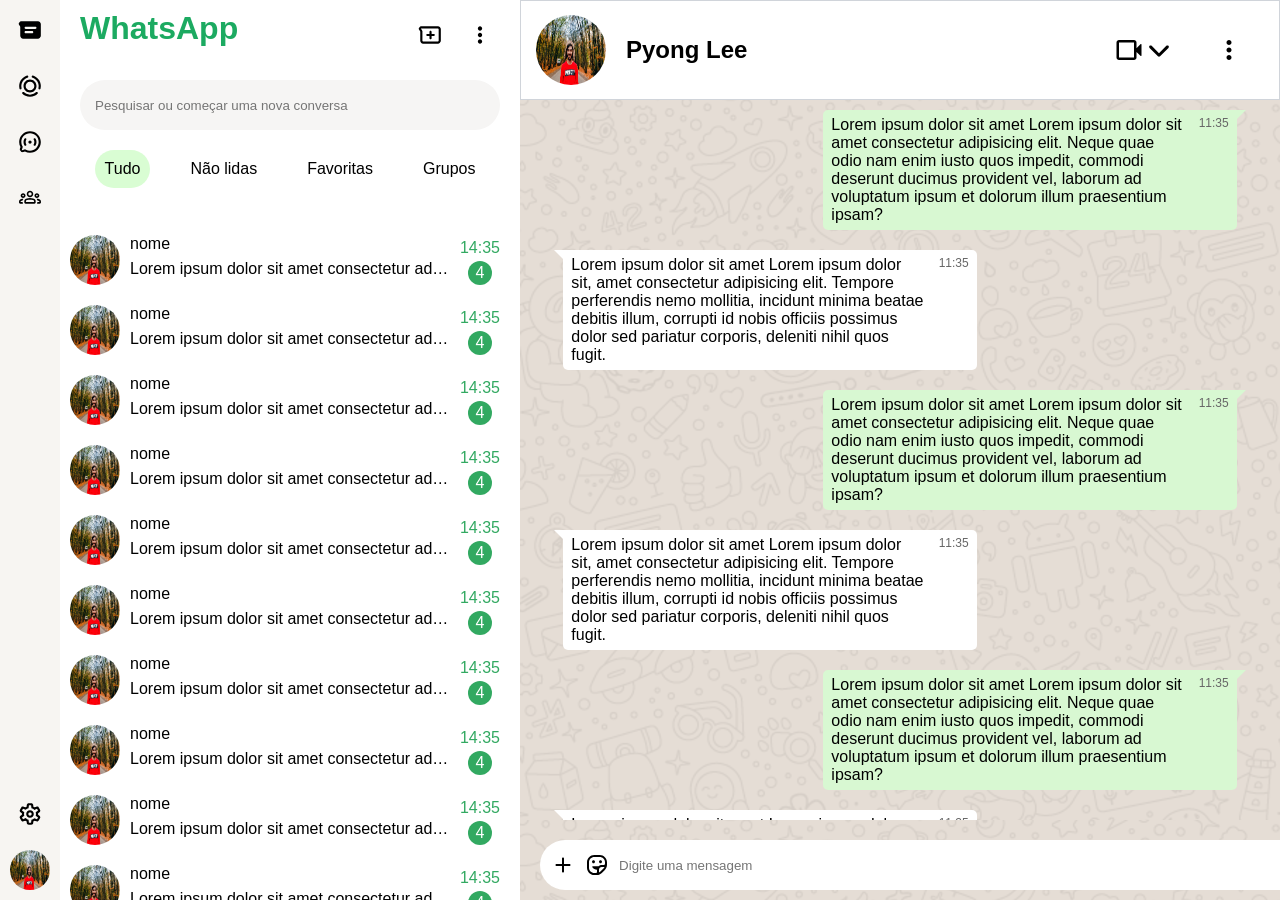
==== commit 6e196505: "Criacao de mudança de pages pelo JS" ====
--- a/index.html
+++ b/index.html
@@ -5,23 +5,24 @@
     <meta charset="UTF-8">
     <meta name="viewport" content="width=device-width, initial-scale=1.0">
     <link rel="stylesheet" href="./assets/css/style.css">
-    <title>Whatsaap Web</title>
+    <script src="./assets/js/script.js" defer></script>
+    <title>Whatsapp Web</title>
 </head>
 
 <body class="grid-template">
     <nav>
         <div class="superior">
-            <img src="./assets/icons/messages.svg" alt="">
+            <img src="./assets/icons/messages.svg" alt="" id="chats">
             <img src="./assets/icons/status.svg" alt="">
             <img src="./assets/icons/newsletter.svg" alt="">
             <img src="./assets/icons/community.svg" alt="">
         </div>
         <div class="superior">
             <img src="./assets/icons/settings.svg" alt="">
-            <img src="./assets/imgs/pexels-ikowh-16622.jpg" alt="">
+            <button id="botao-perfilFoto"><img src="./assets/imgs/pexels-ikowh-16622.jpg" alt=""></button>
         </div>
     </nav>
-    <section>
+    <section class="chats">
         <div class="section-superior">
             <div class="titulo-settings">
 
@@ -44,314 +45,385 @@
             </div>
         </div>
         <div class="section-inferior">
-            <article>
-                <img src="assets/imgs/pexels-ikowh-16622.jpg" alt="" class="foto-perfil">
-                <p class="nome">nome</p>
-                <p class="horas">14:35</p>
-                <p class="mensagem">Lorem ipsum dolor sit amet consectetur adipisicing elit. Aliquam omnis aspernatur
-                    cupiditate odio vitae quae cum voluptas qui voluptates eos, veritatis consequatur sunt, temporibus
-                    harum nam, odit nulla ipsum facere!</p>
-                <div class="pingo">4</div>
-            </article>
-            <article>
-                <img src="assets/imgs/pexels-ikowh-16622.jpg" alt="" class="foto-perfil">
-                <p class="nome">nome</p>
-                <p class="horas">14:35</p>
-                <p class="mensagem">Lorem ipsum dolor sit amet consectetur adipisicing elit. Aliquam omnis aspernatur
-                    cupiditate odio vitae quae cum voluptas qui voluptates eos, veritatis consequatur sunt, temporibus
-                    harum nam, odit nulla ipsum facere!</p>
-                <div class="pingo">4</div>
-            </article>
-            <article>
-                <img src="assets/imgs/pexels-ikowh-16622.jpg" alt="" class="foto-perfil">
-                <p class="nome">nome</p>
-                <p class="horas">14:35</p>
-                <p class="mensagem">Lorem ipsum dolor sit amet consectetur adipisicing elit. Aliquam omnis aspernatur
-                    cupiditate odio vitae quae cum voluptas qui voluptates eos, veritatis consequatur sunt, temporibus
-                    harum nam, odit nulla ipsum facere!</p>
-                <div class="pingo">4</div>
-            </article>
-            <article>
-                <img src="assets/imgs/pexels-ikowh-16622.jpg" alt="" class="foto-perfil">
-                <p class="nome">nome</p>
-                <p class="horas">14:35</p>
-                <p class="mensagem">Lorem ipsum dolor sit amet consectetur adipisicing elit. Aliquam omnis aspernatur
-                    cupiditate odio vitae quae cum voluptas qui voluptates eos, veritatis consequatur sunt, temporibus
-                    harum nam, odit nulla ipsum facere!</p>
-                <div class="pingo">4</div>
-            </article>
-            <article>
-                <img src="assets/imgs/pexels-ikowh-16622.jpg" alt="" class="foto-perfil">
-                <p class="nome">nome</p>
-                <p class="horas">14:35</p>
-                <p class="mensagem">Lorem ipsum dolor sit amet consectetur adipisicing elit. Aliquam omnis aspernatur
-                    cupiditate odio vitae quae cum voluptas qui voluptates eos, veritatis consequatur sunt, temporibus
-                    harum nam, odit nulla ipsum facere!</p>
-                <div class="pingo">4</div>
-            </article>
-            <article>
-                <img src="assets/imgs/pexels-ikowh-16622.jpg" alt="" class="foto-perfil">
-                <p class="nome">nome</p>
-                <p class="horas">14:35</p>
-                <p class="mensagem">Lorem ipsum dolor sit amet consectetur adipisicing elit. Aliquam omnis aspernatur
-                    cupiditate odio vitae quae cum voluptas qui voluptates eos, veritatis consequatur sunt, temporibus
-                    harum nam, odit nulla ipsum facere!</p>
-                <div class="pingo">4</div>
-            </article>
-            <article>
-                <img src="assets/imgs/pexels-ikowh-16622.jpg" alt="" class="foto-perfil">
-                <p class="nome">nome</p>
-                <p class="horas">14:35</p>
-                <p class="mensagem">Lorem ipsum dolor sit amet consectetur adipisicing elit. Aliquam omnis aspernatur
-                    cupiditate odio vitae quae cum voluptas qui voluptates eos, veritatis consequatur sunt, temporibus
-                    harum nam, odit nulla ipsum facere!</p>
-                <div class="pingo">4</div>
-            </article>
-            <article>
-                <img src="assets/imgs/pexels-ikowh-16622.jpg" alt="" class="foto-perfil">
-                <p class="nome">nome</p>
-                <p class="horas">14:35</p>
-                <p class="mensagem">Lorem ipsum dolor sit amet consectetur adipisicing elit. Aliquam omnis aspernatur
-                    cupiditate odio vitae quae cum voluptas qui voluptates eos, veritatis consequatur sunt, temporibus
-                    harum nam, odit nulla ipsum facere!</p>
-                <div class="pingo">4</div>
-            </article>
-            <article>
-                <img src="assets/imgs/pexels-ikowh-16622.jpg" alt="" class="foto-perfil">
-                <p class="nome">nome</p>
-                <p class="horas">14:35</p>
-                <p class="mensagem">Lorem ipsum dolor sit amet consectetur adipisicing elit. Aliquam omnis aspernatur
-                    cupiditate odio vitae quae cum voluptas qui voluptates eos, veritatis consequatur sunt, temporibus
-                    harum nam, odit nulla ipsum facere!</p>
-                <div class="pingo">4</div>
-            </article>
-            <article>
-                <img src="assets/imgs/pexels-ikowh-16622.jpg" alt="" class="foto-perfil">
-                <p class="nome">nome</p>
-                <p class="horas">14:35</p>
-                <p class="mensagem">Lorem ipsum dolor sit amet consectetur adipisicing elit. Aliquam omnis aspernatur
-                    cupiditate odio vitae quae cum voluptas qui voluptates eos, veritatis consequatur sunt, temporibus
-                    harum nam, odit nulla ipsum facere!</p>
-                <div class="pingo">4</div>
-            </article>
-            <article>
-                <img src="assets/imgs/pexels-ikowh-16622.jpg" alt="" class="foto-perfil">
-                <p class="nome">nome</p>
-                <p class="horas">14:35</p>
-                <p class="mensagem">Lorem ipsum dolor sit amet consectetur adipisicing elit. Aliquam omnis aspernatur
-                    cupiditate odio vitae quae cum voluptas qui voluptates eos, veritatis consequatur sunt, temporibus
-                    harum nam, odit nulla ipsum facere!</p>
-                <div class="pingo">4</div>
-            </article>
-            <article>
-                <img src="assets/imgs/pexels-ikowh-16622.jpg" alt="" class="foto-perfil">
-                <p class="nome">nome</p>
-                <p class="horas">14:35</p>
-                <p class="mensagem">Lorem ipsum dolor sit amet consectetur adipisicing elit. Aliquam omnis aspernatur
-                    cupiditate odio vitae quae cum voluptas qui voluptates eos, veritatis consequatur sunt, temporibus
-                    harum nam, odit nulla ipsum facere!</p>
-                <div class="pingo">4</div>
-            </article>
-            <article>
-                <img src="assets/imgs/pexels-ikowh-16622.jpg" alt="" class="foto-perfil">
-                <p class="nome">nome</p>
-                <p class="horas">14:35</p>
-                <p class="mensagem">Lorem ipsum dolor sit amet consectetur adipisicing elit. Aliquam omnis aspernatur
-                    cupiditate odio vitae quae cum voluptas qui voluptates eos, veritatis consequatur sunt, temporibus
-                    harum nam, odit nulla ipsum facere!</p>
-                <div class="pingo">4</div>
-            </article>
-            <article>
-                <img src="assets/imgs/pexels-ikowh-16622.jpg" alt="" class="foto-perfil">
-                <p class="nome">nome</p>
-                <p class="horas">14:35</p>
-                <p class="mensagem">Lorem ipsum dolor sit amet consectetur adipisicing elit. Aliquam omnis aspernatur
-                    cupiditate odio vitae quae cum voluptas qui voluptates eos, veritatis consequatur sunt, temporibus
-                    harum nam, odit nulla ipsum facere!</p>
-                <div class="pingo">4</div>
-            </article>
-            <article>
-                <img src="assets/imgs/pexels-ikowh-16622.jpg" alt="" class="foto-perfil">
-                <p class="nome">nome</p>
-                <p class="horas">14:35</p>
-                <p class="mensagem">Lorem ipsum dolor sit amet consectetur adipisicing elit. Aliquam omnis aspernatur
-                    cupiditate odio vitae quae cum voluptas qui voluptates eos, veritatis consequatur sunt, temporibus
-                    harum nam, odit nulla ipsum facere!</p>
-                <div class="pingo">4</div>
-            </article>
-            <article>
-                <img src="assets/imgs/pexels-ikowh-16622.jpg" alt="" class="foto-perfil">
-                <p class="nome">nome</p>
-                <p class="horas">14:35</p>
-                <p class="mensagem">Lorem ipsum dolor sit amet consectetur adipisicing elit. Aliquam omnis aspernatur
-                    cupiditate odio vitae quae cum voluptas qui voluptates eos, veritatis consequatur sunt, temporibus
-                    harum nam, odit nulla ipsum facere!</p>
-                <div class="pingo">4</div>
-            </article>
-            <article>
-                <img src="assets/imgs/pexels-ikowh-16622.jpg" alt="" class="foto-perfil">
-                <p class="nome">nome</p>
-                <p class="horas">14:35</p>
-                <p class="mensagem">Lorem ipsum dolor sit amet consectetur adipisicing elit. Aliquam omnis aspernatur
-                    cupiditate odio vitae quae cum voluptas qui voluptates eos, veritatis consequatur sunt, temporibus
-                    harum nam, odit nulla ipsum facere!</p>
-                <div class="pingo">4</div>
-            </article>
-            <article>
-                <img src="assets/imgs/pexels-ikowh-16622.jpg" alt="" class="foto-perfil">
-                <p class="nome">nome</p>
-                <p class="horas">14:35</p>
-                <p class="mensagem">Lorem ipsum dolor sit amet consectetur adipisicing elit. Aliquam omnis aspernatur
-                    cupiditate odio vitae quae cum voluptas qui voluptates eos, veritatis consequatur sunt, temporibus
-                    harum nam, odit nulla ipsum facere!</p>
-                <div class="pingo">4</div>
-            </article>
-            <article>
-                <img src="assets/imgs/pexels-ikowh-16622.jpg" alt="" class="foto-perfil">
-                <p class="nome">nome</p>
-                <p class="horas">14:35</p>
-                <p class="mensagem">Lorem ipsum dolor sit amet consectetur adipisicing elit. Aliquam omnis aspernatur
-                    cupiditate odio vitae quae cum voluptas qui voluptates eos, veritatis consequatur sunt, temporibus
-                    harum nam, odit nulla ipsum facere!</p>
-                <div class="pingo">4</div>
-            </article>
-            <article>
-                <img src="assets/imgs/pexels-ikowh-16622.jpg" alt="" class="foto-perfil">
-                <p class="nome">nome</p>
-                <p class="horas">14:35</p>
-                <p class="mensagem">Lorem ipsum dolor sit amet consectetur adipisicing elit. Aliquam omnis aspernatur
-                    cupiditate odio vitae quae cum voluptas qui voluptates eos, veritatis consequatur sunt, temporibus
-                    harum nam, odit nulla ipsum facere!</p>
-                <div class="pingo">4</div>
-            </article>
-            <article>
-                <img src="assets/imgs/pexels-ikowh-16622.jpg" alt="" class="foto-perfil">
-                <p class="nome">nome</p>
-                <p class="horas">14:35</p>
-                <p class="mensagem">Lorem ipsum dolor sit amet consectetur adipisicing elit. Aliquam omnis aspernatur
-                    cupiditate odio vitae quae cum voluptas qui voluptates eos, veritatis consequatur sunt, temporibus
-                    harum nam, odit nulla ipsum facere!</p>
-                <div class="pingo">4</div>
-            </article>
-            <article>
-                <img src="assets/imgs/pexels-ikowh-16622.jpg" alt="" class="foto-perfil">
-                <p class="nome">nome</p>
-                <p class="horas">14:35</p>
-                <p class="mensagem">Lorem ipsum dolor sit amet consectetur adipisicing elit. Aliquam omnis aspernatur
-                    cupiditate odio vitae quae cum voluptas qui voluptates eos, veritatis consequatur sunt, temporibus
-                    harum nam, odit nulla ipsum facere!</p>
-                <div class="pingo">4</div>
-            </article>
-            <article>
-                <img src="assets/imgs/pexels-ikowh-16622.jpg" alt="" class="foto-perfil">
-                <p class="nome">nome</p>
-                <p class="horas">14:35</p>
-                <p class="mensagem">Lorem ipsum dolor sit amet consectetur adipisicing elit. Aliquam omnis aspernatur
-                    cupiditate odio vitae quae cum voluptas qui voluptates eos, veritatis consequatur sunt, temporibus
-                    harum nam, odit nulla ipsum facere!</p>
-                <div class="pingo">4</div>
-            </article>
-            <article>
-                <img src="assets/imgs/pexels-ikowh-16622.jpg" alt="" class="foto-perfil">
-                <p class="nome">nome</p>
-                <p class="horas">14:35</p>
-                <p class="mensagem">Lorem ipsum dolor sit amet consectetur adipisicing elit. Aliquam omnis aspernatur
-                    cupiditate odio vitae quae cum voluptas qui voluptates eos, veritatis consequatur sunt, temporibus
-                    harum nam, odit nulla ipsum facere!</p>
-                <div class="pingo">4</div>
-            </article>
-            <article>
-                <img src="assets/imgs/pexels-ikowh-16622.jpg" alt="" class="foto-perfil">
-                <p class="nome">nome</p>
-                <p class="horas">14:35</p>
-                <p class="mensagem">Lorem ipsum dolor sit amet consectetur adipisicing elit. Aliquam omnis aspernatur
-                    cupiditate odio vitae quae cum voluptas qui voluptates eos, veritatis consequatur sunt, temporibus
-                    harum nam, odit nulla ipsum facere!</p>
-                <div class="pingo">4</div>
-            </article>
-            <article>
-                <img src="assets/imgs/pexels-ikowh-16622.jpg" alt="" class="foto-perfil">
-                <p class="nome">nome</p>
-                <p class="horas">14:35</p>
-                <p class="mensagem">Lorem ipsum dolor sit amet consectetur adipisicing elit. Aliquam omnis aspernatur
-                    cupiditate odio vitae quae cum voluptas qui voluptates eos, veritatis consequatur sunt, temporibus
-                    harum nam, odit nulla ipsum facere!</p>
-                <div class="pingo">4</div>
-            </article>
-            <article>
-                <img src="assets/imgs/pexels-ikowh-16622.jpg" alt="" class="foto-perfil">
-                <p class="nome">nome</p>
-                <p class="horas">14:35</p>
-                <p class="mensagem">Lorem ipsum dolor sit amet consectetur adipisicing elit. Aliquam omnis aspernatur
-                    cupiditate odio vitae quae cum voluptas qui voluptates eos, veritatis consequatur sunt, temporibus
-                    harum nam, odit nulla ipsum facere!</p>
-                <div class="pingo">4</div>
-            </article>
-            <article>
-                <img src="assets/imgs/pexels-ikowh-16622.jpg" alt="" class="foto-perfil">
-                <p class="nome">nome</p>
-                <p class="horas">14:35</p>
-                <p class="mensagem">Lorem ipsum dolor sit amet consectetur adipisicing elit. Aliquam omnis aspernatur
-                    cupiditate odio vitae quae cum voluptas qui voluptates eos, veritatis consequatur sunt, temporibus
-                    harum nam, odit nulla ipsum facere!</p>
-                <div class="pingo">4</div>
-            </article>
-            <article>
-                <img src="assets/imgs/pexels-ikowh-16622.jpg" alt="" class="foto-perfil">
-                <p class="nome">nome</p>
-                <p class="horas">14:35</p>
-                <p class="mensagem">Lorem ipsum dolor sit amet consectetur adipisicing elit. Aliquam omnis aspernatur
-                    cupiditate odio vitae quae cum voluptas qui voluptates eos, veritatis consequatur sunt, temporibus
-                    harum nam, odit nulla ipsum facere!</p>
-                <div class="pingo">4</div>
-            </article>
-            <article>
-                <img src="assets/imgs/pexels-ikowh-16622.jpg" alt="" class="foto-perfil">
-                <p class="nome">nome</p>
-                <p class="horas">14:35</p>
-                <p class="mensagem">Lorem ipsum dolor sit amet consectetur adipisicing elit. Aliquam omnis aspernatur
-                    cupiditate odio vitae quae cum voluptas qui voluptates eos, veritatis consequatur sunt, temporibus
-                    harum nam, odit nulla ipsum facere!</p>
-                <div class="pingo">4</div>
-            </article>
-            <article>
-                <img src="assets/imgs/pexels-ikowh-16622.jpg" alt="" class="foto-perfil">
-                <p class="nome">nome</p>
-                <p class="horas">14:35</p>
-                <p class="mensagem">Lorem ipsum dolor sit amet consectetur adipisicing elit. Aliquam omnis aspernatur
-                    cupiditate odio vitae quae cum voluptas qui voluptates eos, veritatis consequatur sunt, temporibus
-                    harum nam, odit nulla ipsum facere!</p>
-                <div class="pingo">4</div>
-            </article>
-            <article>
-                <img src="assets/imgs/pexels-ikowh-16622.jpg" alt="" class="foto-perfil">
-                <p class="nome">nome</p>
-                <p class="horas">14:35</p>
-                <p class="mensagem">Lorem ipsum dolor sit amet consectetur adipisicing elit. Aliquam omnis aspernatur
-                    cupiditate odio vitae quae cum voluptas qui voluptates eos, veritatis consequatur sunt, temporibus
-                    harum nam, odit nulla ipsum facere!</p>
-                <div class="pingo">4</div>
-            </article>
-            <article>
-                <img src="assets/imgs/pexels-ikowh-16622.jpg" alt="" class="foto-perfil">
-                <p class="nome">nome</p>
-                <p class="horas">14:35</p>
-                <p class="mensagem">Lorem ipsum dolor sit amet consectetur adipisicing elit. Aliquam omnis aspernatur
-                    cupiditate odio vitae quae cum voluptas qui voluptates eos, veritatis consequatur sunt, temporibus
-                    harum nam, odit nulla ipsum facere!</p>
-                <div class="pingo">4</div>
-            </article>
-            <article>
-                <img src="assets/imgs/pexels-ikowh-16622.jpg" alt="" class="foto-perfil">
-                <p class="nome">nome</p>
-                <p class="horas">14:35</p>
-                <p class="mensagem">Lorem ipsum dolor sit amet consectetur adipisicing elit. Aliquam omnis aspernatur
-                    cupiditate odio vitae quae cum voluptas qui voluptates eos, veritatis consequatur sunt, temporibus
-                    harum nam, odit nulla ipsum facere!</p>
-                <div class="pingo">4</div>
-            </article>
+            <div class="suma">
+                <article>
+                    <img src="assets/imgs/pexels-ikowh-16622.jpg" alt="" class="foto-perfil">
+                    <p class="nome">nome</p>
+                    <p class="horas">14:35</p>
+                    <p class="mensagem">Lorem ipsum dolor sit amet consectetur adipisicing elit. Aliquam omnis
+                        aspernatur
+                        cupiditate odio vitae quae cum voluptas qui voluptates eos, veritatis consequatur sunt,
+                        temporibus
+                        harum nam, odit nulla ipsum facere!</p>
+                    <div class="pingo">4</div>
+                </article>
+                <article>
+                    <img src="assets/imgs/pexels-ikowh-16622.jpg" alt="" class="foto-perfil">
+                    <p class="nome">nome</p>
+                    <p class="horas">14:35</p>
+                    <p class="mensagem">Lorem ipsum dolor sit amet consectetur adipisicing elit. Aliquam omnis
+                        aspernatur
+                        cupiditate odio vitae quae cum voluptas qui voluptates eos, veritatis consequatur sunt,
+                        temporibus
+                        harum nam, odit nulla ipsum facere!</p>
+                    <div class="pingo">4</div>
+                </article>
+                <article>
+                    <img src="assets/imgs/pexels-ikowh-16622.jpg" alt="" class="foto-perfil">
+                    <p class="nome">nome</p>
+                    <p class="horas">14:35</p>
+                    <p class="mensagem">Lorem ipsum dolor sit amet consectetur adipisicing elit. Aliquam omnis
+                        aspernatur
+                        cupiditate odio vitae quae cum voluptas qui voluptates eos, veritatis consequatur sunt,
+                        temporibus
+                        harum nam, odit nulla ipsum facere!</p>
+                    <div class="pingo">4</div>
+                </article>
+                <article>
+                    <img src="assets/imgs/pexels-ikowh-16622.jpg" alt="" class="foto-perfil">
+                    <p class="nome">nome</p>
+                    <p class="horas">14:35</p>
+                    <p class="mensagem">Lorem ipsum dolor sit amet consectetur adipisicing elit. Aliquam omnis
+                        aspernatur
+                        cupiditate odio vitae quae cum voluptas qui voluptates eos, veritatis consequatur sunt,
+                        temporibus
+                        harum nam, odit nulla ipsum facere!</p>
+                    <div class="pingo">4</div>
+                </article>
+                <article>
+                    <img src="assets/imgs/pexels-ikowh-16622.jpg" alt="" class="foto-perfil">
+                    <p class="nome">nome</p>
+                    <p class="horas">14:35</p>
+                    <p class="mensagem">Lorem ipsum dolor sit amet consectetur adipisicing elit. Aliquam omnis
+                        aspernatur
+                        cupiditate odio vitae quae cum voluptas qui voluptates eos, veritatis consequatur sunt,
+                        temporibus
+                        harum nam, odit nulla ipsum facere!</p>
+                    <div class="pingo">4</div>
+                </article>
+                <article>
+                    <img src="assets/imgs/pexels-ikowh-16622.jpg" alt="" class="foto-perfil">
+                    <p class="nome">nome</p>
+                    <p class="horas">14:35</p>
+                    <p class="mensagem">Lorem ipsum dolor sit amet consectetur adipisicing elit. Aliquam omnis
+                        aspernatur
+                        cupiditate odio vitae quae cum voluptas qui voluptates eos, veritatis consequatur sunt,
+                        temporibus
+                        harum nam, odit nulla ipsum facere!</p>
+                    <div class="pingo">4</div>
+                </article>
+                <article>
+                    <img src="assets/imgs/pexels-ikowh-16622.jpg" alt="" class="foto-perfil">
+                    <p class="nome">nome</p>
+                    <p class="horas">14:35</p>
+                    <p class="mensagem">Lorem ipsum dolor sit amet consectetur adipisicing elit. Aliquam omnis
+                        aspernatur
+                        cupiditate odio vitae quae cum voluptas qui voluptates eos, veritatis consequatur sunt,
+                        temporibus
+                        harum nam, odit nulla ipsum facere!</p>
+                    <div class="pingo">4</div>
+                </article>
+                <article>
+                    <img src="assets/imgs/pexels-ikowh-16622.jpg" alt="" class="foto-perfil">
+                    <p class="nome">nome</p>
+                    <p class="horas">14:35</p>
+                    <p class="mensagem">Lorem ipsum dolor sit amet consectetur adipisicing elit. Aliquam omnis
+                        aspernatur
+                        cupiditate odio vitae quae cum voluptas qui voluptates eos, veritatis consequatur sunt,
+                        temporibus
+                        harum nam, odit nulla ipsum facere!</p>
+                    <div class="pingo">4</div>
+                </article>
+                <article>
+                    <img src="assets/imgs/pexels-ikowh-16622.jpg" alt="" class="foto-perfil">
+                    <p class="nome">nome</p>
+                    <p class="horas">14:35</p>
+                    <p class="mensagem">Lorem ipsum dolor sit amet consectetur adipisicing elit. Aliquam omnis
+                        aspernatur
+                        cupiditate odio vitae quae cum voluptas qui voluptates eos, veritatis consequatur sunt,
+                        temporibus
+                        harum nam, odit nulla ipsum facere!</p>
+                    <div class="pingo">4</div>
+                </article>
+                <article>
+                    <img src="assets/imgs/pexels-ikowh-16622.jpg" alt="" class="foto-perfil">
+                    <p class="nome">nome</p>
+                    <p class="horas">14:35</p>
+                    <p class="mensagem">Lorem ipsum dolor sit amet consectetur adipisicing elit. Aliquam omnis
+                        aspernatur
+                        cupiditate odio vitae quae cum voluptas qui voluptates eos, veritatis consequatur sunt,
+                        temporibus
+                        harum nam, odit nulla ipsum facere!</p>
+                    <div class="pingo">4</div>
+                </article>
+                <article>
+                    <img src="assets/imgs/pexels-ikowh-16622.jpg" alt="" class="foto-perfil">
+                    <p class="nome">nome</p>
+                    <p class="horas">14:35</p>
+                    <p class="mensagem">Lorem ipsum dolor sit amet consectetur adipisicing elit. Aliquam omnis
+                        aspernatur
+                        cupiditate odio vitae quae cum voluptas qui voluptates eos, veritatis consequatur sunt,
+                        temporibus
+                        harum nam, odit nulla ipsum facere!</p>
+                    <div class="pingo">4</div>
+                </article>
+                <article>
+                    <img src="assets/imgs/pexels-ikowh-16622.jpg" alt="" class="foto-perfil">
+                    <p class="nome">nome</p>
+                    <p class="horas">14:35</p>
+                    <p class="mensagem">Lorem ipsum dolor sit amet consectetur adipisicing elit. Aliquam omnis
+                        aspernatur
+                        cupiditate odio vitae quae cum voluptas qui voluptates eos, veritatis consequatur sunt,
+                        temporibus
+                        harum nam, odit nulla ipsum facere!</p>
+                    <div class="pingo">4</div>
+                </article>
+                <article>
+                    <img src="assets/imgs/pexels-ikowh-16622.jpg" alt="" class="foto-perfil">
+                    <p class="nome">nome</p>
+                    <p class="horas">14:35</p>
+                    <p class="mensagem">Lorem ipsum dolor sit amet consectetur adipisicing elit. Aliquam omnis
+                        aspernatur
+                        cupiditate odio vitae quae cum voluptas qui voluptates eos, veritatis consequatur sunt,
+                        temporibus
+                        harum nam, odit nulla ipsum facere!</p>
+                    <div class="pingo">4</div>
+                </article>
+                <article>
+                    <img src="assets/imgs/pexels-ikowh-16622.jpg" alt="" class="foto-perfil">
+                    <p class="nome">nome</p>
+                    <p class="horas">14:35</p>
+                    <p class="mensagem">Lorem ipsum dolor sit amet consectetur adipisicing elit. Aliquam omnis
+                        aspernatur
+                        cupiditate odio vitae quae cum voluptas qui voluptates eos, veritatis consequatur sunt,
+                        temporibus
+                        harum nam, odit nulla ipsum facere!</p>
+                    <div class="pingo">4</div>
+                </article>
+                <article>
+                    <img src="assets/imgs/pexels-ikowh-16622.jpg" alt="" class="foto-perfil">
+                    <p class="nome">nome</p>
+                    <p class="horas">14:35</p>
+                    <p class="mensagem">Lorem ipsum dolor sit amet consectetur adipisicing elit. Aliquam omnis
+                        aspernatur
+                        cupiditate odio vitae quae cum voluptas qui voluptates eos, veritatis consequatur sunt,
+                        temporibus
+                        harum nam, odit nulla ipsum facere!</p>
+                    <div class="pingo">4</div>
+                </article>
+                <article>
+                    <img src="assets/imgs/pexels-ikowh-16622.jpg" alt="" class="foto-perfil">
+                    <p class="nome">nome</p>
+                    <p class="horas">14:35</p>
+                    <p class="mensagem">Lorem ipsum dolor sit amet consectetur adipisicing elit. Aliquam omnis
+                        aspernatur
+                        cupiditate odio vitae quae cum voluptas qui voluptates eos, veritatis consequatur sunt,
+                        temporibus
+                        harum nam, odit nulla ipsum facere!</p>
+                    <div class="pingo">4</div>
+                </article>
+                <article>
+                    <img src="assets/imgs/pexels-ikowh-16622.jpg" alt="" class="foto-perfil">
+                    <p class="nome">nome</p>
+                    <p class="horas">14:35</p>
+                    <p class="mensagem">Lorem ipsum dolor sit amet consectetur adipisicing elit. Aliquam omnis
+                        aspernatur
+                        cupiditate odio vitae quae cum voluptas qui voluptates eos, veritatis consequatur sunt,
+                        temporibus
+                        harum nam, odit nulla ipsum facere!</p>
+                    <div class="pingo">4</div>
+                </article>
+                <article>
+                    <img src="assets/imgs/pexels-ikowh-16622.jpg" alt="" class="foto-perfil">
+                    <p class="nome">nome</p>
+                    <p class="horas">14:35</p>
+                    <p class="mensagem">Lorem ipsum dolor sit amet consectetur adipisicing elit. Aliquam omnis
+                        aspernatur
+                        cupiditate odio vitae quae cum voluptas qui voluptates eos, veritatis consequatur sunt,
+                        temporibus
+                        harum nam, odit nulla ipsum facere!</p>
+                    <div class="pingo">4</div>
+                </article>
+                <article>
+                    <img src="assets/imgs/pexels-ikowh-16622.jpg" alt="" class="foto-perfil">
+                    <p class="nome">nome</p>
+                    <p class="horas">14:35</p>
+                    <p class="mensagem">Lorem ipsum dolor sit amet consectetur adipisicing elit. Aliquam omnis
+                        aspernatur
+                        cupiditate odio vitae quae cum voluptas qui voluptates eos, veritatis consequatur sunt,
+                        temporibus
+                        harum nam, odit nulla ipsum facere!</p>
+                    <div class="pingo">4</div>
+                </article>
+                <article>
+                    <img src="assets/imgs/pexels-ikowh-16622.jpg" alt="" class="foto-perfil">
+                    <p class="nome">nome</p>
+                    <p class="horas">14:35</p>
+                    <p class="mensagem">Lorem ipsum dolor sit amet consectetur adipisicing elit. Aliquam omnis
+                        aspernatur
+                        cupiditate odio vitae quae cum voluptas qui voluptates eos, veritatis consequatur sunt,
+                        temporibus
+                        harum nam, odit nulla ipsum facere!</p>
+                    <div class="pingo">4</div>
+                </article>
+                <article>
+                    <img src="assets/imgs/pexels-ikowh-16622.jpg" alt="" class="foto-perfil">
+                    <p class="nome">nome</p>
+                    <p class="horas">14:35</p>
+                    <p class="mensagem">Lorem ipsum dolor sit amet consectetur adipisicing elit. Aliquam omnis
+                        aspernatur
+                        cupiditate odio vitae quae cum voluptas qui voluptates eos, veritatis consequatur sunt,
+                        temporibus
+                        harum nam, odit nulla ipsum facere!</p>
+                    <div class="pingo">4</div>
+                </article>
+                <article>
+                    <img src="assets/imgs/pexels-ikowh-16622.jpg" alt="" class="foto-perfil">
+                    <p class="nome">nome</p>
+                    <p class="horas">14:35</p>
+                    <p class="mensagem">Lorem ipsum dolor sit amet consectetur adipisicing elit. Aliquam omnis
+                        aspernatur
+                        cupiditate odio vitae quae cum voluptas qui voluptates eos, veritatis consequatur sunt,
+                        temporibus
+                        harum nam, odit nulla ipsum facere!</p>
+                    <div class="pingo">4</div>
+                </article>
+                <article>
+                    <img src="assets/imgs/pexels-ikowh-16622.jpg" alt="" class="foto-perfil">
+                    <p class="nome">nome</p>
+                    <p class="horas">14:35</p>
+                    <p class="mensagem">Lorem ipsum dolor sit amet consectetur adipisicing elit. Aliquam omnis
+                        aspernatur
+                        cupiditate odio vitae quae cum voluptas qui voluptates eos, veritatis consequatur sunt,
+                        temporibus
+                        harum nam, odit nulla ipsum facere!</p>
+                    <div class="pingo">4</div>
+                </article>
+                <article>
+                    <img src="assets/imgs/pexels-ikowh-16622.jpg" alt="" class="foto-perfil">
+                    <p class="nome">nome</p>
+                    <p class="horas">14:35</p>
+                    <p class="mensagem">Lorem ipsum dolor sit amet consectetur adipisicing elit. Aliquam omnis
+                        aspernatur
+                        cupiditate odio vitae quae cum voluptas qui voluptates eos, veritatis consequatur sunt,
+                        temporibus
+                        harum nam, odit nulla ipsum facere!</p>
+                    <div class="pingo">4</div>
+                </article>
+                <article>
+                    <img src="assets/imgs/pexels-ikowh-16622.jpg" alt="" class="foto-perfil">
+                    <p class="nome">nome</p>
+                    <p class="horas">14:35</p>
+                    <p class="mensagem">Lorem ipsum dolor sit amet consectetur adipisicing elit. Aliquam omnis
+                        aspernatur
+                        cupiditate odio vitae quae cum voluptas qui voluptates eos, veritatis consequatur sunt,
+                        temporibus
+                        harum nam, odit nulla ipsum facere!</p>
+                    <div class="pingo">4</div>
+                </article>
+                <article>
+                    <img src="assets/imgs/pexels-ikowh-16622.jpg" alt="" class="foto-perfil">
+                    <p class="nome">nome</p>
+                    <p class="horas">14:35</p>
+                    <p class="mensagem">Lorem ipsum dolor sit amet consectetur adipisicing elit. Aliquam omnis
+                        aspernatur
+                        cupiditate odio vitae quae cum voluptas qui voluptates eos, veritatis consequatur sunt,
+                        temporibus
+                        harum nam, odit nulla ipsum facere!</p>
+                    <div class="pingo">4</div>
+                </article>
+                <article>
+                    <img src="assets/imgs/pexels-ikowh-16622.jpg" alt="" class="foto-perfil">
+                    <p class="nome">nome</p>
+                    <p class="horas">14:35</p>
+                    <p class="mensagem">Lorem ipsum dolor sit amet consectetur adipisicing elit. Aliquam omnis
+                        aspernatur
+                        cupiditate odio vitae quae cum voluptas qui voluptates eos, veritatis consequatur sunt,
+                        temporibus
+                        harum nam, odit nulla ipsum facere!</p>
+                    <div class="pingo">4</div>
+                </article>
+                <article>
+                    <img src="assets/imgs/pexels-ikowh-16622.jpg" alt="" class="foto-perfil">
+                    <p class="nome">nome</p>
+                    <p class="horas">14:35</p>
+                    <p class="mensagem">Lorem ipsum dolor sit amet consectetur adipisicing elit. Aliquam omnis
+                        aspernatur
+                        cupiditate odio vitae quae cum voluptas qui voluptates eos, veritatis consequatur sunt,
+                        temporibus
+                        harum nam, odit nulla ipsum facere!</p>
+                    <div class="pingo">4</div>
+                </article>
+                <article>
+                    <img src="assets/imgs/pexels-ikowh-16622.jpg" alt="" class="foto-perfil">
+                    <p class="nome">nome</p>
+                    <p class="horas">14:35</p>
+                    <p class="mensagem">Lorem ipsum dolor sit amet consectetur adipisicing elit. Aliquam omnis
+                        aspernatur
+                        cupiditate odio vitae quae cum voluptas qui voluptates eos, veritatis consequatur sunt,
+                        temporibus
+                        harum nam, odit nulla ipsum facere!</p>
+                    <div class="pingo">4</div>
+                </article>
+                <article>
+                    <img src="assets/imgs/pexels-ikowh-16622.jpg" alt="" class="foto-perfil">
+                    <p class="nome">nome</p>
+                    <p class="horas">14:35</p>
+                    <p class="mensagem">Lorem ipsum dolor sit amet consectetur adipisicing elit. Aliquam omnis
+                        aspernatur
+                        cupiditate odio vitae quae cum voluptas qui voluptates eos, veritatis consequatur sunt,
+                        temporibus
+                        harum nam, odit nulla ipsum facere!</p>
+                    <div class="pingo">4</div>
+                </article>
+                <article>
+                    <img src="assets/imgs/pexels-ikowh-16622.jpg" alt="" class="foto-perfil">
+                    <p class="nome">nome</p>
+                    <p class="horas">14:35</p>
+                    <p class="mensagem">Lorem ipsum dolor sit amet consectetur adipisicing elit. Aliquam omnis
+                        aspernatur
+                        cupiditate odio vitae quae cum voluptas qui voluptates eos, veritatis consequatur sunt,
+                        temporibus
+                        harum nam, odit nulla ipsum facere!</p>
+                    <div class="pingo">4</div>
+                </article>
+                <article>
+                    <img src="assets/imgs/pexels-ikowh-16622.jpg" alt="" class="foto-perfil">
+                    <p class="nome">nome</p>
+                    <p class="horas">14:35</p>
+                    <p class="mensagem">Lorem ipsum dolor sit amet consectetur adipisicing elit. Aliquam omnis
+                        aspernatur
+                        cupiditate odio vitae quae cum voluptas qui voluptates eos, veritatis consequatur sunt,
+                        temporibus
+                        harum nam, odit nulla ipsum facere!</p>
+                    <div class="pingo">4</div>
+                </article>
+                <article>
+                    <img src="assets/imgs/pexels-ikowh-16622.jpg" alt="" class="foto-perfil">
+                    <p class="nome">nome</p>
+                    <p class="horas">14:35</p>
+                    <p class="mensagem">Lorem ipsum dolor sit amet consectetur adipisicing elit. Aliquam omnis
+                        aspernatur
+                        cupiditate odio vitae quae cum voluptas qui voluptates eos, veritatis consequatur sunt,
+                        temporibus
+                        harum nam, odit nulla ipsum facere!</p>
+                    <div class="pingo">4</div>
+                </article>
+                <article>
+                    <img src="assets/imgs/pexels-ikowh-16622.jpg" alt="" class="foto-perfil">
+                    <p class="nome">nome</p>
+                    <p class="horas">14:35</p>
+                    <p class="mensagem">Lorem ipsum dolor sit amet consectetur adipisicing elit. Aliquam omnis
+                        aspernatur
+                        cupiditate odio vitae quae cum voluptas qui voluptates eos, veritatis consequatur sunt,
+                        temporibus
+                        harum nam, odit nulla ipsum facere!</p>
+                    <div class="pingo">4</div>
+                </article>
+            </div>
     </section>
-    <header>
+    <section class="botao-perfilFoto hidden"></section>
+    <header class="chats">
         <div class="foto-nome">
             <img src="assets/imgs/pexels-ikowh-16622.jpg" alt="">
             <h2>Pyong Lee</h2>
@@ -364,397 +436,445 @@
             <img src="assets/icons/more-settings.svg" alt="">
         </div>
     </header>
-    <main>
+    <aside class="botao-perfilFoto hidden">
+    </aside>
+    <main class="chats">
 
         <div class="fundo-falso">
-
-            <div class="mandar-message">
+            <form class="mandar-message">
                 <div class="plus">
                     <img src="./assets/icons/plus.svg" alt="">
                     <img src="./assets/icons/expressions.svg" alt="">
                 </div>
                 <input type="text" placeholder="Digite uma mensagem">
-                <img src="./assets/icons/send-message.png" alt="" class="send">
-            </div>
-        </div>
-        <div class="mensagem-enviada">
-            <div class="perninha-direita"></div>
-            <p>Lorem ipsum dolor sit amet Lorem ipsum dolor sit amet consectetur adipisicing elit. Neque quae odio nam
-                enim iusto quos impedit, commodi deserunt ducimus provident vel, laborum ad voluptatum ipsum et dolorum
-                illum praesentium ipsam?</p>
-            <p class="horas-mensagens">11:35</p>
-        </div>
-        <div class="mensagem-recebida">
-            <div class="perninha-esquerda"></div>
-            <p>
-                Lorem ipsum dolor sit amet Lorem ipsum dolor sit, amet consectetur adipisicing
-                elit. Tempore perferendis nemo mollitia, incidunt minima beatae debitis illum, corrupti id nobis
-                officiis
-                possimus dolor sed pariatur corporis, deleniti nihil quos fugit.
-            </p>
-            <p class="horas-mensagens">11:35</p>
-        </div>
-        <div class="mensagem-enviada">
-            <div class="perninha-direita"></div>
-            <p>Lorem ipsum dolor sit amet Lorem ipsum dolor sit amet consectetur adipisicing elit. Neque quae odio nam
-                enim iusto quos impedit, commodi deserunt ducimus provident vel, laborum ad voluptatum ipsum et dolorum
-                illum praesentium ipsam?</p>
-            <p class="horas-mensagens">11:35</p>
-        </div>
-        <div class="mensagem-recebida">
-            <div class="perninha-esquerda"></div>
-            <p>
-                Lorem ipsum dolor sit amet Lorem ipsum dolor sit, amet consectetur adipisicing
-                elit. Tempore perferendis nemo mollitia, incidunt minima beatae debitis illum, corrupti id nobis
-                officiis
-                possimus dolor sed pariatur corporis, deleniti nihil quos fugit.
-            </p>
-            <p class="horas-mensagens">11:35</p>
-        </div>
-        <div class="mensagem-enviada">
-            <div class="perninha-direita"></div>
-            <p>Lorem ipsum dolor sit amet Lorem ipsum dolor sit amet consectetur adipisicing elit. Neque quae odio nam
-                enim iusto quos impedit, commodi deserunt ducimus provident vel, laborum ad voluptatum ipsum et dolorum
-                illum praesentium ipsam?</p>
-            <p class="horas-mensagens">11:35</p>
-        </div>
-        <div class="mensagem-recebida">
-            <div class="perninha-esquerda"></div>
-            <p>
-                Lorem ipsum dolor sit amet Lorem ipsum dolor sit, amet consectetur adipisicing
-                elit. Tempore perferendis nemo mollitia, incidunt minima beatae debitis illum, corrupti id nobis
-                officiis
-                possimus dolor sed pariatur corporis, deleniti nihil quos fugit.
-            </p>
-            <p class="horas-mensagens">11:35</p>
-        </div>
-        <div class="mensagem-enviada">
-            <div class="perninha-direita"></div>
-            <p>Lorem ipsum dolor sit amet Lorem ipsum dolor sit amet consectetur adipisicing elit. Neque quae odio nam
-                enim iusto quos impedit, commodi deserunt ducimus provident vel, laborum ad voluptatum ipsum et dolorum
-                illum praesentium ipsam?</p>
-            <p class="horas-mensagens">11:35</p>
-        </div>
-        <div class="mensagem-recebida">
-            <div class="perninha-esquerda"></div>
-            <p>
-                Lorem ipsum dolor sit amet Lorem ipsum dolor sit, amet consectetur adipisicing
-                elit. Tempore perferendis nemo mollitia, incidunt minima beatae debitis illum, corrupti id nobis
-                officiis
-                possimus dolor sed pariatur corporis, deleniti nihil quos fugit.
-            </p>
-            <p class="horas-mensagens">11:35</p>
-        </div>
-        <div class="mensagem-enviada">
-            <div class="perninha-direita"></div>
-            <p>Lorem ipsum dolor sit amet Lorem ipsum dolor sit amet consectetur adipisicing elit. Neque quae odio nam
-                enim iusto quos impedit, commodi deserunt ducimus provident vel, laborum ad voluptatum ipsum et dolorum
-                illum praesentium ipsam?</p>
-            <p class="horas-mensagens">11:35</p>
-        </div>
-        <div class="mensagem-recebida">
-            <div class="perninha-esquerda"></div>
-            <p>
-                Lorem ipsum dolor sit amet Lorem ipsum dolor sit, amet consectetur adipisicing
-                elit. Tempore perferendis nemo mollitia, incidunt minima beatae debitis illum, corrupti id nobis
-                officiis
-                possimus dolor sed pariatur corporis, deleniti nihil quos fugit.
-            </p>
-            <p class="horas-mensagens">11:35</p>
-        </div>
-        <div class="mensagem-enviada">
-            <div class="perninha-direita"></div>
-            <p>Lorem ipsum dolor sit amet Lorem ipsum dolor sit amet consectetur adipisicing elit. Neque quae odio nam
-                enim iusto quos impedit, commodi deserunt ducimus provident vel, laborum ad voluptatum ipsum et dolorum
-                illum praesentium ipsam?</p>
-            <p class="horas-mensagens">11:35</p>
-        </div>
-        <div class="mensagem-recebida">
-            <div class="perninha-esquerda"></div>
-            <p>
-                Lorem ipsum dolor sit amet Lorem ipsum dolor sit, amet consectetur adipisicing
-                elit. Tempore perferendis nemo mollitia, incidunt minima beatae debitis illum, corrupti id nobis
-                officiis
-                possimus dolor sed pariatur corporis, deleniti nihil quos fugit.
-            </p>
-            <p class="horas-mensagens">11:35</p>
-        </div>
-        <div class="mensagem-enviada">
-            <div class="perninha-direita"></div>
-            <p>Lorem ipsum dolor sit amet Lorem ipsum dolor sit amet consectetur adipisicing elit. Neque quae odio nam
-                enim iusto quos impedit, commodi deserunt ducimus provident vel, laborum ad voluptatum ipsum et dolorum
-                illum praesentium ipsam?</p>
-            <p class="horas-mensagens">11:35</p>
-        </div>
-        <div class="mensagem-recebida">
-            <div class="perninha-esquerda"></div>
-            <p>
-                Lorem ipsum dolor sit amet Lorem ipsum dolor sit, amet consectetur adipisicing
-                elit. Tempore perferendis nemo mollitia, incidunt minima beatae debitis illum, corrupti id nobis
-                officiis
-                possimus dolor sed pariatur corporis, deleniti nihil quos fugit.
-            </p>
-            <p class="horas-mensagens">11:35</p>
-        </div>
-        <div class="mensagem-enviada">
-            <div class="perninha-direita"></div>
-            <p>Lorem ipsum dolor sit amet Lorem ipsum dolor sit amet consectetur adipisicing elit. Neque quae odio nam
-                enim iusto quos impedit, commodi deserunt ducimus provident vel, laborum ad voluptatum ipsum et dolorum
-                illum praesentium ipsam?</p>
-            <p class="horas-mensagens">11:35</p>
-        </div>
-        <div class="mensagem-recebida">
-            <div class="perninha-esquerda"></div>
-            <p>
-                Lorem ipsum dolor sit amet Lorem ipsum dolor sit, amet consectetur adipisicing
-                elit. Tempore perferendis nemo mollitia, incidunt minima beatae debitis illum, corrupti id nobis
-                officiis
-                possimus dolor sed pariatur corporis, deleniti nihil quos fugit.
-            </p>
-            <p class="horas-mensagens">11:35</p>
-        </div>
-        <div class="mensagem-enviada">
-            <div class="perninha-direita"></div>
-            <p>Lorem ipsum dolor sit amet Lorem ipsum dolor sit amet consectetur adipisicing elit. Neque quae odio nam
-                enim iusto quos impedit, commodi deserunt ducimus provident vel, laborum ad voluptatum ipsum et dolorum
-                illum praesentium ipsam?</p>
-            <p class="horas-mensagens">11:35</p>
-        </div>
-        <div class="mensagem-recebida">
-            <div class="perninha-esquerda"></div>
-            <p>
-                Lorem ipsum dolor sit amet Lorem ipsum dolor sit, amet consectetur adipisicing
-                elit. Tempore perferendis nemo mollitia, incidunt minima beatae debitis illum, corrupti id nobis
-                officiis
-                possimus dolor sed pariatur corporis, deleniti nihil quos fugit.
-            </p>
-            <p class="horas-mensagens">11:35</p>
-        </div>
-        <div class="mensagem-enviada">
-            <div class="perninha-direita"></div>
-            <p>Lorem ipsum dolor sit amet Lorem ipsum dolor sit amet consectetur adipisicing elit. Neque quae odio nam
-                enim iusto quos impedit, commodi deserunt ducimus provident vel, laborum ad voluptatum ipsum et dolorum
-                illum praesentium ipsam?</p>
-            <p class="horas-mensagens">11:35</p>
-        </div>
-        <div class="mensagem-recebida">
-            <div class="perninha-esquerda"></div>
-            <p>
-                Lorem ipsum dolor sit amet Lorem ipsum dolor sit, amet consectetur adipisicing
-                elit. Tempore perferendis nemo mollitia, incidunt minima beatae debitis illum, corrupti id nobis
-                officiis
-                possimus dolor sed pariatur corporis, deleniti nihil quos fugit.
-            </p>
-            <p class="horas-mensagens">11:35</p>
-        </div>
-        <div class="mensagem-enviada">
-            <div class="perninha-direita"></div>
-            <p>Lorem ipsum dolor sit amet Lorem ipsum dolor sit amet consectetur adipisicing elit. Neque quae odio nam
-                enim iusto quos impedit, commodi deserunt ducimus provident vel, laborum ad voluptatum ipsum et dolorum
-                illum praesentium ipsam?</p>
-            <p class="horas-mensagens">11:35</p>
-        </div>
-        <div class="mensagem-recebida">
-            <div class="perninha-esquerda"></div>
-            <p>
-                Lorem ipsum dolor sit amet Lorem ipsum dolor sit, amet consectetur adipisicing
-                elit. Tempore perferendis nemo mollitia, incidunt minima beatae debitis illum, corrupti id nobis
-                officiis
-                possimus dolor sed pariatur corporis, deleniti nihil quos fugit.
-            </p>
-            <p class="horas-mensagens">11:35</p>
-        </div>
-        <div class="mensagem-enviada">
-            <div class="perninha-direita"></div>
-            <p>Lorem ipsum dolor sit amet Lorem ipsum dolor sit amet consectetur adipisicing elit. Neque quae odio nam
-                enim iusto quos impedit, commodi deserunt ducimus provident vel, laborum ad voluptatum ipsum et dolorum
-                illum praesentium ipsam?</p>
-            <p class="horas-mensagens">11:35</p>
-        </div>
-        <div class="mensagem-recebida">
-            <div class="perninha-esquerda"></div>
-            <p>
-                Lorem ipsum dolor sit amet Lorem ipsum dolor sit, amet consectetur adipisicing
-                elit. Tempore perferendis nemo mollitia, incidunt minima beatae debitis illum, corrupti id nobis
-                officiis
-                possimus dolor sed pariatur corporis, deleniti nihil quos fugit.
-            </p>
-            <p class="horas-mensagens">11:35</p>
-        </div>
-        <div class="mensagem-enviada">
-            <div class="perninha-direita"></div>
-            <p>Lorem ipsum dolor sit amet Lorem ipsum dolor sit amet consectetur adipisicing elit. Neque quae odio nam
-                enim iusto quos impedit, commodi deserunt ducimus provident vel, laborum ad voluptatum ipsum et dolorum
-                illum praesentium ipsam?</p>
-            <p class="horas-mensagens">11:35</p>
-        </div>
-        <div class="mensagem-recebida">
-            <div class="perninha-esquerda"></div>
-            <p>
-                Lorem ipsum dolor sit amet Lorem ipsum dolor sit, amet consectetur adipisicing
-                elit. Tempore perferendis nemo mollitia, incidunt minima beatae debitis illum, corrupti id nobis
-                officiis
-                possimus dolor sed pariatur corporis, deleniti nihil quos fugit.
-            </p>
-            <p class="horas-mensagens">11:35</p>
-        </div>
-        <div class="mensagem-enviada">
-            <div class="perninha-direita"></div>
-            <p>Lorem ipsum dolor sit amet Lorem ipsum dolor sit amet consectetur adipisicing elit. Neque quae odio nam
-                enim iusto quos impedit, commodi deserunt ducimus provident vel, laborum ad voluptatum ipsum et dolorum
-                illum praesentium ipsam?</p>
-            <p class="horas-mensagens">11:35</p>
-        </div>
-        <div class="mensagem-recebida">
-            <div class="perninha-esquerda"></div>
-            <p>
-                Lorem ipsum dolor sit amet Lorem ipsum dolor sit, amet consectetur adipisicing
-                elit. Tempore perferendis nemo mollitia, incidunt minima beatae debitis illum, corrupti id nobis
-                officiis
-                possimus dolor sed pariatur corporis, deleniti nihil quos fugit.
-            </p>
-            <p class="horas-mensagens">11:35</p>
-        </div>
-        <div class="mensagem-enviada">
-            <div class="perninha-direita"></div>
-            <p>Lorem ipsum dolor sit amet Lorem ipsum dolor sit amet consectetur adipisicing elit. Neque quae odio nam
-                enim iusto quos impedit, commodi deserunt ducimus provident vel, laborum ad voluptatum ipsum et dolorum
-                illum praesentium ipsam?</p>
-            <p class="horas-mensagens">11:35</p>
-        </div>
-        <div class="mensagem-recebida">
-            <div class="perninha-esquerda"></div>
-            <p>
-                Lorem ipsum dolor sit amet Lorem ipsum dolor sit, amet consectetur adipisicing
-                elit. Tempore perferendis nemo mollitia, incidunt minima beatae debitis illum, corrupti id nobis
-                officiis
-                possimus dolor sed pariatur corporis, deleniti nihil quos fugit.
-            </p>
-            <p class="horas-mensagens">11:35</p>
-        </div>
-        <div class="mensagem-enviada">
-            <div class="perninha-direita"></div>
-            <p>Lorem ipsum dolor sit amet Lorem ipsum dolor sit amet consectetur adipisicing elit. Neque quae odio nam
-                enim iusto quos impedit, commodi deserunt ducimus provident vel, laborum ad voluptatum ipsum et dolorum
-                illum praesentium ipsam?</p>
-            <p class="horas-mensagens">11:35</p>
-        </div>
-        <div class="mensagem-recebida">
-            <div class="perninha-esquerda"></div>
-            <p>
-                Lorem ipsum dolor sit amet Lorem ipsum dolor sit, amet consectetur adipisicing
-                elit. Tempore perferendis nemo mollitia, incidunt minima beatae debitis illum, corrupti id nobis
-                officiis
-                possimus dolor sed pariatur corporis, deleniti nihil quos fugit.
-            </p>
-            <p class="horas-mensagens">11:35</p>
-        </div>
-        <div class="mensagem-enviada">
-            <div class="perninha-direita"></div>
-            <p>Lorem ipsum dolor sit amet Lorem ipsum dolor sit amet consectetur adipisicing elit. Neque quae odio nam
-                enim iusto quos impedit, commodi deserunt ducimus provident vel, laborum ad voluptatum ipsum et dolorum
-                illum praesentium ipsam?</p>
-            <p class="horas-mensagens">11:35</p>
-        </div>
-        <div class="mensagem-recebida">
-            <div class="perninha-esquerda"></div>
-            <p>
-                Lorem ipsum dolor sit amet Lorem ipsum dolor sit, amet consectetur adipisicing
-                elit. Tempore perferendis nemo mollitia, incidunt minima beatae debitis illum, corrupti id nobis
-                officiis
-                possimus dolor sed pariatur corporis, deleniti nihil quos fugit.
-            </p>
-            <p class="horas-mensagens">11:35</p>
-        </div>
-        <div class="mensagem-enviada">
-            <div class="perninha-direita"></div>
-            <p>Lorem ipsum dolor sit amet Lorem ipsum dolor sit amet consectetur adipisicing elit. Neque quae odio nam
-                enim iusto quos impedit, commodi deserunt ducimus provident vel, laborum ad voluptatum ipsum et dolorum
-                illum praesentium ipsam?</p>
-            <p class="horas-mensagens">11:35</p>
-        </div>
-        <div class="mensagem-recebida">
-            <div class="perninha-esquerda"></div>
-            <p>
-                Lorem ipsum dolor sit amet Lorem ipsum dolor sit, amet consectetur adipisicing
-                elit. Tempore perferendis nemo mollitia, incidunt minima beatae debitis illum, corrupti id nobis
-                officiis
-                possimus dolor sed pariatur corporis, deleniti nihil quos fugit.
-            </p>
-            <p class="horas-mensagens">11:35</p>
-        </div>
-        <div class="mensagem-enviada">
-            <div class="perninha-direita"></div>
-            <p>Lorem ipsum dolor sit amet Lorem ipsum dolor sit amet consectetur adipisicing elit. Neque quae odio nam
-                enim iusto quos impedit, commodi deserunt ducimus provident vel, laborum ad voluptatum ipsum et dolorum
-                illum praesentium ipsam?</p>
-            <p class="horas-mensagens">11:35</p>
-        </div>
-        <div class="mensagem-recebida">
-            <div class="perninha-esquerda"></div>
-            <p>
-                Lorem ipsum dolor sit amet Lorem ipsum dolor sit, amet consectetur adipisicing
-                elit. Tempore perferendis nemo mollitia, incidunt minima beatae debitis illum, corrupti id nobis
-                officiis
-                possimus dolor sed pariatur corporis, deleniti nihil quos fugit.
-            </p>
-            <p class="horas-mensagens">11:35</p>
-        </div>
-        <div class="mensagem-enviada">
-            <div class="perninha-direita"></div>
-            <p>Lorem ipsum dolor sit amet Lorem ipsum dolor sit amet consectetur adipisicing elit. Neque quae odio nam
-                enim iusto quos impedit, commodi deserunt ducimus provident vel, laborum ad voluptatum ipsum et dolorum
-                illum praesentium ipsam?</p>
-            <p class="horas-mensagens">11:35</p>
-        </div>
-        <div class="mensagem-recebida">
-            <div class="perninha-esquerda"></div>
-            <p>
-                Lorem ipsum dolor sit amet Lorem ipsum dolor sit, amet consectetur adipisicing
-                elit. Tempore perferendis nemo mollitia, incidunt minima beatae debitis illum, corrupti id nobis
-                officiis
-                possimus dolor sed pariatur corporis, deleniti nihil quos fugit.
-            </p>
-            <p class="horas-mensagens">11:35</p>
-        </div>
-        <div class="mensagem-enviada">
-            <div class="perninha-direita"></div>
-            <p>Lorem ipsum dolor sit amet Lorem ipsum dolor sit amet consectetur adipisicing elit. Neque quae odio nam
-                enim iusto quos impedit, commodi deserunt ducimus provident vel, laborum ad voluptatum ipsum et dolorum
-                illum praesentium ipsam?</p>
-            <p class="horas-mensagens">11:35</p>
-        </div>
-        <div class="mensagem-recebida">
-            <div class="perninha-esquerda"></div>
-            <p>
-                Lorem ipsum dolor sit amet Lorem ipsum dolor sit, amet consectetur adipisicing
-                elit. Tempore perferendis nemo mollitia, incidunt minima beatae debitis illum, corrupti id nobis
-                officiis
-                possimus dolor sed pariatur corporis, deleniti nihil quos fugit.
-            </p>
-            <p class="horas-mensagens">11:35</p>
-        </div>
-        <div class="mensagem-enviada">
-            <div class="perninha-direita"></div>
-            <p>Lorem ipsum dolor sit amet Lorem ipsum dolor sit amet consectetur adipisicing elit. Neque quae odio nam
-                enim iusto quos impedit, commodi deserunt ducimus provident vel, laborum ad voluptatum ipsum et dolorum
-                illum praesentium ipsam?</p>
-            <p class="horas-mensagens">11:35</p>
-        </div>
-        <div class="mensagem-recebida">
-            <div class="perninha-esquerda"></div>
-            <p>
-                Lorem ipsum dolor sit amet Lorem ipsum dolor sit, amet consectetur adipisicing
-                elit. Tempore perferendis nemo mollitia, incidunt minima beatae debitis illum, corrupti id nobis
-                officiis
-                possimus dolor sed pariatur corporis, deleniti nihil quos fugit.
-            </p>
-            <p class="horas-mensagens">11:35</p>
-        </div>
-        <div class="mensagem-enviada">
-            <div class="perninha-direita"></div>
-            <p>Lorem ipsum dolor sit amet Lorem ipsum dolor sit amet consectetur adipisicing elit. Neque quae odio nam
-                enim iusto quos impedit, commodi deserunt ducimus provident vel, laborum ad voluptatum ipsum et dolorum
+                <button class="enviar-input"><img src="./assets/icons/send-message.png" alt="" class="send"></button>
+            </form>
+        </div>
+
+        <div class="mensagem-enviada">
+            <div class="perninha-direita"></div>
+            <p>Lorem ipsum dolor sit amet Lorem ipsum dolor sit amet consectetur adipisicing elit. Neque quae odio
+                nam
+                enim iusto quos impedit, commodi deserunt ducimus provident vel, laborum ad voluptatum ipsum et
+                dolorum
+                illum praesentium ipsam?</p>
+            <p class="horas-mensagens">11:35</p>
+        </div>
+        <div class="mensagem-recebida">
+            <div class="perninha-esquerda"></div>
+            <p>
+                Lorem ipsum dolor sit amet Lorem ipsum dolor sit, amet consectetur adipisicing
+                elit. Tempore perferendis nemo mollitia, incidunt minima beatae debitis illum, corrupti id nobis
+                officiis
+                possimus dolor sed pariatur corporis, deleniti nihil quos fugit.
+            </p>
+            <p class="horas-mensagens">11:35</p>
+        </div>
+        <div class="mensagem-enviada">
+            <div class="perninha-direita"></div>
+            <p>Lorem ipsum dolor sit amet Lorem ipsum dolor sit amet consectetur adipisicing elit. Neque quae odio
+                nam
+                enim iusto quos impedit, commodi deserunt ducimus provident vel, laborum ad voluptatum ipsum et
+                dolorum
+                illum praesentium ipsam?</p>
+            <p class="horas-mensagens">11:35</p>
+        </div>
+        <div class="mensagem-recebida">
+            <div class="perninha-esquerda"></div>
+            <p>
+                Lorem ipsum dolor sit amet Lorem ipsum dolor sit, amet consectetur adipisicing
+                elit. Tempore perferendis nemo mollitia, incidunt minima beatae debitis illum, corrupti id nobis
+                officiis
+                possimus dolor sed pariatur corporis, deleniti nihil quos fugit.
+            </p>
+            <p class="horas-mensagens">11:35</p>
+        </div>
+        <div class="mensagem-enviada">
+            <div class="perninha-direita"></div>
+            <p>Lorem ipsum dolor sit amet Lorem ipsum dolor sit amet consectetur adipisicing elit. Neque quae odio
+                nam
+                enim iusto quos impedit, commodi deserunt ducimus provident vel, laborum ad voluptatum ipsum et
+                dolorum
+                illum praesentium ipsam?</p>
+            <p class="horas-mensagens">11:35</p>
+        </div>
+        <div class="mensagem-recebida">
+            <div class="perninha-esquerda"></div>
+            <p>
+                Lorem ipsum dolor sit amet Lorem ipsum dolor sit, amet consectetur adipisicing
+                elit. Tempore perferendis nemo mollitia, incidunt minima beatae debitis illum, corrupti id nobis
+                officiis
+                possimus dolor sed pariatur corporis, deleniti nihil quos fugit.
+            </p>
+            <p class="horas-mensagens">11:35</p>
+        </div>
+        <div class="mensagem-enviada">
+            <div class="perninha-direita"></div>
+            <p>Lorem ipsum dolor sit amet Lorem ipsum dolor sit amet consectetur adipisicing elit. Neque quae odio
+                nam
+                enim iusto quos impedit, commodi deserunt ducimus provident vel, laborum ad voluptatum ipsum et
+                dolorum
+                illum praesentium ipsam?</p>
+            <p class="horas-mensagens">11:35</p>
+        </div>
+        <div class="mensagem-recebida">
+            <div class="perninha-esquerda"></div>
+            <p>
+                Lorem ipsum dolor sit amet Lorem ipsum dolor sit, amet consectetur adipisicing
+                elit. Tempore perferendis nemo mollitia, incidunt minima beatae debitis illum, corrupti id nobis
+                officiis
+                possimus dolor sed pariatur corporis, deleniti nihil quos fugit.
+            </p>
+            <p class="horas-mensagens">11:35</p>
+        </div>
+        <div class="mensagem-enviada">
+            <div class="perninha-direita"></div>
+            <p>Lorem ipsum dolor sit amet Lorem ipsum dolor sit amet consectetur adipisicing elit. Neque quae odio
+                nam
+                enim iusto quos impedit, commodi deserunt ducimus provident vel, laborum ad voluptatum ipsum et
+                dolorum
+                illum praesentium ipsam?</p>
+            <p class="horas-mensagens">11:35</p>
+        </div>
+        <div class="mensagem-recebida">
+            <div class="perninha-esquerda"></div>
+            <p>
+                Lorem ipsum dolor sit amet Lorem ipsum dolor sit, amet consectetur adipisicing
+                elit. Tempore perferendis nemo mollitia, incidunt minima beatae debitis illum, corrupti id nobis
+                officiis
+                possimus dolor sed pariatur corporis, deleniti nihil quos fugit.
+            </p>
+            <p class="horas-mensagens">11:35</p>
+        </div>
+        <div class="mensagem-enviada">
+            <div class="perninha-direita"></div>
+            <p>Lorem ipsum dolor sit amet Lorem ipsum dolor sit amet consectetur adipisicing elit. Neque quae odio
+                nam
+                enim iusto quos impedit, commodi deserunt ducimus provident vel, laborum ad voluptatum ipsum et
+                dolorum
+                illum praesentium ipsam?</p>
+            <p class="horas-mensagens">11:35</p>
+        </div>
+        <div class="mensagem-recebida">
+            <div class="perninha-esquerda"></div>
+            <p>
+                Lorem ipsum dolor sit amet Lorem ipsum dolor sit, amet consectetur adipisicing
+                elit. Tempore perferendis nemo mollitia, incidunt minima beatae debitis illum, corrupti id nobis
+                officiis
+                possimus dolor sed pariatur corporis, deleniti nihil quos fugit.
+            </p>
+            <p class="horas-mensagens">11:35</p>
+        </div>
+        <div class="mensagem-enviada">
+            <div class="perninha-direita"></div>
+            <p>Lorem ipsum dolor sit amet Lorem ipsum dolor sit amet consectetur adipisicing elit. Neque quae odio
+                nam
+                enim iusto quos impedit, commodi deserunt ducimus provident vel, laborum ad voluptatum ipsum et
+                dolorum
+                illum praesentium ipsam?</p>
+            <p class="horas-mensagens">11:35</p>
+        </div>
+        <div class="mensagem-recebida">
+            <div class="perninha-esquerda"></div>
+            <p>
+                Lorem ipsum dolor sit amet Lorem ipsum dolor sit, amet consectetur adipisicing
+                elit. Tempore perferendis nemo mollitia, incidunt minima beatae debitis illum, corrupti id nobis
+                officiis
+                possimus dolor sed pariatur corporis, deleniti nihil quos fugit.
+            </p>
+            <p class="horas-mensagens">11:35</p>
+        </div>
+        <div class="mensagem-enviada">
+            <div class="perninha-direita"></div>
+            <p>Lorem ipsum dolor sit amet Lorem ipsum dolor sit amet consectetur adipisicing elit. Neque quae odio
+                nam
+                enim iusto quos impedit, commodi deserunt ducimus provident vel, laborum ad voluptatum ipsum et
+                dolorum
+                illum praesentium ipsam?</p>
+            <p class="horas-mensagens">11:35</p>
+        </div>
+        <div class="mensagem-recebida">
+            <div class="perninha-esquerda"></div>
+            <p>
+                Lorem ipsum dolor sit amet Lorem ipsum dolor sit, amet consectetur adipisicing
+                elit. Tempore perferendis nemo mollitia, incidunt minima beatae debitis illum, corrupti id nobis
+                officiis
+                possimus dolor sed pariatur corporis, deleniti nihil quos fugit.
+            </p>
+            <p class="horas-mensagens">11:35</p>
+        </div>
+        <div class="mensagem-enviada">
+            <div class="perninha-direita"></div>
+            <p>Lorem ipsum dolor sit amet Lorem ipsum dolor sit amet consectetur adipisicing elit. Neque quae odio
+                nam
+                enim iusto quos impedit, commodi deserunt ducimus provident vel, laborum ad voluptatum ipsum et
+                dolorum
+                illum praesentium ipsam?</p>
+            <p class="horas-mensagens">11:35</p>
+        </div>
+        <div class="mensagem-recebida">
+            <div class="perninha-esquerda"></div>
+            <p>
+                Lorem ipsum dolor sit amet Lorem ipsum dolor sit, amet consectetur adipisicing
+                elit. Tempore perferendis nemo mollitia, incidunt minima beatae debitis illum, corrupti id nobis
+                officiis
+                possimus dolor sed pariatur corporis, deleniti nihil quos fugit.
+            </p>
+            <p class="horas-mensagens">11:35</p>
+        </div>
+        <div class="mensagem-enviada">
+            <div class="perninha-direita"></div>
+            <p>Lorem ipsum dolor sit amet Lorem ipsum dolor sit amet consectetur adipisicing elit. Neque quae odio
+                nam
+                enim iusto quos impedit, commodi deserunt ducimus provident vel, laborum ad voluptatum ipsum et
+                dolorum
+                illum praesentium ipsam?</p>
+            <p class="horas-mensagens">11:35</p>
+        </div>
+        <div class="mensagem-recebida">
+            <div class="perninha-esquerda"></div>
+            <p>
+                Lorem ipsum dolor sit amet Lorem ipsum dolor sit, amet consectetur adipisicing
+                elit. Tempore perferendis nemo mollitia, incidunt minima beatae debitis illum, corrupti id nobis
+                officiis
+                possimus dolor sed pariatur corporis, deleniti nihil quos fugit.
+            </p>
+            <p class="horas-mensagens">11:35</p>
+        </div>
+        <div class="mensagem-enviada">
+            <div class="perninha-direita"></div>
+            <p>Lorem ipsum dolor sit amet Lorem ipsum dolor sit amet consectetur adipisicing elit. Neque quae odio
+                nam
+                enim iusto quos impedit, commodi deserunt ducimus provident vel, laborum ad voluptatum ipsum et
+                dolorum
+                illum praesentium ipsam?</p>
+            <p class="horas-mensagens">11:35</p>
+        </div>
+        <div class="mensagem-recebida">
+            <div class="perninha-esquerda"></div>
+            <p>
+                Lorem ipsum dolor sit amet Lorem ipsum dolor sit, amet consectetur adipisicing
+                elit. Tempore perferendis nemo mollitia, incidunt minima beatae debitis illum, corrupti id nobis
+                officiis
+                possimus dolor sed pariatur corporis, deleniti nihil quos fugit.
+            </p>
+            <p class="horas-mensagens">11:35</p>
+        </div>
+        <div class="mensagem-enviada">
+            <div class="perninha-direita"></div>
+            <p>Lorem ipsum dolor sit amet Lorem ipsum dolor sit amet consectetur adipisicing elit. Neque quae odio
+                nam
+                enim iusto quos impedit, commodi deserunt ducimus provident vel, laborum ad voluptatum ipsum et
+                dolorum
+                illum praesentium ipsam?</p>
+            <p class="horas-mensagens">11:35</p>
+        </div>
+        <div class="mensagem-recebida">
+            <div class="perninha-esquerda"></div>
+            <p>
+                Lorem ipsum dolor sit amet Lorem ipsum dolor sit, amet consectetur adipisicing
+                elit. Tempore perferendis nemo mollitia, incidunt minima beatae debitis illum, corrupti id nobis
+                officiis
+                possimus dolor sed pariatur corporis, deleniti nihil quos fugit.
+            </p>
+            <p class="horas-mensagens">11:35</p>
+        </div>
+        <div class="mensagem-enviada">
+            <div class="perninha-direita"></div>
+            <p>Lorem ipsum dolor sit amet Lorem ipsum dolor sit amet consectetur adipisicing elit. Neque quae odio
+                nam
+                enim iusto quos impedit, commodi deserunt ducimus provident vel, laborum ad voluptatum ipsum et
+                dolorum
+                illum praesentium ipsam?</p>
+            <p class="horas-mensagens">11:35</p>
+        </div>
+        <div class="mensagem-recebida">
+            <div class="perninha-esquerda"></div>
+            <p>
+                Lorem ipsum dolor sit amet Lorem ipsum dolor sit, amet consectetur adipisicing
+                elit. Tempore perferendis nemo mollitia, incidunt minima beatae debitis illum, corrupti id nobis
+                officiis
+                possimus dolor sed pariatur corporis, deleniti nihil quos fugit.
+            </p>
+            <p class="horas-mensagens">11:35</p>
+        </div>
+        <div class="mensagem-enviada">
+            <div class="perninha-direita"></div>
+            <p>Lorem ipsum dolor sit amet Lorem ipsum dolor sit amet consectetur adipisicing elit. Neque quae odio
+                nam
+                enim iusto quos impedit, commodi deserunt ducimus provident vel, laborum ad voluptatum ipsum et
+                dolorum
+                illum praesentium ipsam?</p>
+            <p class="horas-mensagens">11:35</p>
+        </div>
+        <div class="mensagem-recebida">
+            <div class="perninha-esquerda"></div>
+            <p>
+                Lorem ipsum dolor sit amet Lorem ipsum dolor sit, amet consectetur adipisicing
+                elit. Tempore perferendis nemo mollitia, incidunt minima beatae debitis illum, corrupti id nobis
+                officiis
+                possimus dolor sed pariatur corporis, deleniti nihil quos fugit.
+            </p>
+            <p class="horas-mensagens">11:35</p>
+        </div>
+        <div class="mensagem-enviada">
+            <div class="perninha-direita"></div>
+            <p>Lorem ipsum dolor sit amet Lorem ipsum dolor sit amet consectetur adipisicing elit. Neque quae odio
+                nam
+                enim iusto quos impedit, commodi deserunt ducimus provident vel, laborum ad voluptatum ipsum et
+                dolorum
+                illum praesentium ipsam?</p>
+            <p class="horas-mensagens">11:35</p>
+        </div>
+        <div class="mensagem-recebida">
+            <div class="perninha-esquerda"></div>
+            <p>
+                Lorem ipsum dolor sit amet Lorem ipsum dolor sit, amet consectetur adipisicing
+                elit. Tempore perferendis nemo mollitia, incidunt minima beatae debitis illum, corrupti id nobis
+                officiis
+                possimus dolor sed pariatur corporis, deleniti nihil quos fugit.
+            </p>
+            <p class="horas-mensagens">11:35</p>
+        </div>
+        <div class="mensagem-enviada">
+            <div class="perninha-direita"></div>
+            <p>Lorem ipsum dolor sit amet Lorem ipsum dolor sit amet consectetur adipisicing elit. Neque quae odio
+                nam
+                enim iusto quos impedit, commodi deserunt ducimus provident vel, laborum ad voluptatum ipsum et
+                dolorum
+                illum praesentium ipsam?</p>
+            <p class="horas-mensagens">11:35</p>
+        </div>
+        <div class="mensagem-recebida">
+            <div class="perninha-esquerda"></div>
+            <p>
+                Lorem ipsum dolor sit amet Lorem ipsum dolor sit, amet consectetur adipisicing
+                elit. Tempore perferendis nemo mollitia, incidunt minima beatae debitis illum, corrupti id nobis
+                officiis
+                possimus dolor sed pariatur corporis, deleniti nihil quos fugit.
+            </p>
+            <p class="horas-mensagens">11:35</p>
+        </div>
+        <div class="mensagem-enviada">
+            <div class="perninha-direita"></div>
+            <p>Lorem ipsum dolor sit amet Lorem ipsum dolor sit amet consectetur adipisicing elit. Neque quae odio
+                nam
+                enim iusto quos impedit, commodi deserunt ducimus provident vel, laborum ad voluptatum ipsum et
+                dolorum
+                illum praesentium ipsam?</p>
+            <p class="horas-mensagens">11:35</p>
+        </div>
+        <div class="mensagem-recebida">
+            <div class="perninha-esquerda"></div>
+            <p>
+                Lorem ipsum dolor sit amet Lorem ipsum dolor sit, amet consectetur adipisicing
+                elit. Tempore perferendis nemo mollitia, incidunt minima beatae debitis illum, corrupti id nobis
+                officiis
+                possimus dolor sed pariatur corporis, deleniti nihil quos fugit.
+            </p>
+            <p class="horas-mensagens">11:35</p>
+        </div>
+        <div class="mensagem-enviada">
+            <div class="perninha-direita"></div>
+            <p>Lorem ipsum dolor sit amet Lorem ipsum dolor sit amet consectetur adipisicing elit. Neque quae odio
+                nam
+                enim iusto quos impedit, commodi deserunt ducimus provident vel, laborum ad voluptatum ipsum et
+                dolorum
+                illum praesentium ipsam?</p>
+            <p class="horas-mensagens">11:35</p>
+        </div>
+        <div class="mensagem-recebida">
+            <div class="perninha-esquerda"></div>
+            <p>
+                Lorem ipsum dolor sit amet Lorem ipsum dolor sit, amet consectetur adipisicing
+                elit. Tempore perferendis nemo mollitia, incidunt minima beatae debitis illum, corrupti id nobis
+                officiis
+                possimus dolor sed pariatur corporis, deleniti nihil quos fugit.
+            </p>
+            <p class="horas-mensagens">11:35</p>
+        </div>
+        <div class="mensagem-enviada">
+            <div class="perninha-direita"></div>
+            <p>Lorem ipsum dolor sit amet Lorem ipsum dolor sit amet consectetur adipisicing elit. Neque quae odio
+                nam
+                enim iusto quos impedit, commodi deserunt ducimus provident vel, laborum ad voluptatum ipsum et
+                dolorum
+                illum praesentium ipsam?</p>
+            <p class="horas-mensagens">11:35</p>
+        </div>
+        <div class="mensagem-recebida">
+            <div class="perninha-esquerda"></div>
+            <p>
+                Lorem ipsum dolor sit amet Lorem ipsum dolor sit, amet consectetur adipisicing
+                elit. Tempore perferendis nemo mollitia, incidunt minima beatae debitis illum, corrupti id nobis
+                officiis
+                possimus dolor sed pariatur corporis, deleniti nihil quos fugit.
+            </p>
+            <p class="horas-mensagens">11:35</p>
+        </div>
+        <div class="mensagem-enviada">
+            <div class="perninha-direita"></div>
+            <p>Lorem ipsum dolor sit amet Lorem ipsum dolor sit amet consectetur adipisicing elit. Neque quae odio
+                nam
+                enim iusto quos impedit, commodi deserunt ducimus provident vel, laborum ad voluptatum ipsum et
+                dolorum
+                illum praesentium ipsam?</p>
+            <p class="horas-mensagens">11:35</p>
+        </div>
+        <div class="mensagem-recebida">
+            <div class="perninha-esquerda"></div>
+            <p>
+                Lorem ipsum dolor sit amet Lorem ipsum dolor sit, amet consectetur adipisicing
+                elit. Tempore perferendis nemo mollitia, incidunt minima beatae debitis illum, corrupti id nobis
+                officiis
+                possimus dolor sed pariatur corporis, deleniti nihil quos fugit.
+            </p>
+            <p class="horas-mensagens">11:35</p>
+        </div>
+        <div class="mensagem-enviada">
+            <div class="perninha-direita"></div>
+            <p>Lorem ipsum dolor sit amet Lorem ipsum dolor sit amet consectetur adipisicing elit. Neque quae odio
+                nam
+                enim iusto quos impedit, commodi deserunt ducimus provident vel, laborum ad voluptatum ipsum et
+                dolorum
+                illum praesentium ipsam?</p>
+            <p class="horas-mensagens">11:35</p>
+        </div>
+        <div class="mensagem-recebida">
+            <div class="perninha-esquerda"></div>
+            <p>
+                Lorem ipsum dolor sit amet Lorem ipsum dolor sit, amet consectetur adipisicing
+                elit. Tempore perferendis nemo mollitia, incidunt minima beatae debitis illum, corrupti id nobis
+                officiis
+                possimus dolor sed pariatur corporis, deleniti nihil quos fugit.
+            </p>
+            <p class="horas-mensagens">11:35</p>
+        </div>
+        <div class="mensagem-enviada">
+            <div class="perninha-direita"></div>
+            <p>Lorem ipsum dolor sit amet Lorem ipsum dolor sit amet consectetur adipisicing elit. Neque quae odio
+                nam
+                enim iusto quos impedit, commodi deserunt ducimus provident vel, laborum ad voluptatum ipsum et
+                dolorum
+                illum praesentium ipsam?</p>
+            <p class="horas-mensagens">11:35</p>
+        </div>
+        <div class="mensagem-recebida">
+            <div class="perninha-esquerda"></div>
+            <p>
+                Lorem ipsum dolor sit amet Lorem ipsum dolor sit, amet consectetur adipisicing
+                elit. Tempore perferendis nemo mollitia, incidunt minima beatae debitis illum, corrupti id nobis
+                officiis
+                possimus dolor sed pariatur corporis, deleniti nihil quos fugit.
+            </p>
+            <p class="horas-mensagens">11:35</p>
+        </div>
+        <div class="mensagem-enviada">
+            <div class="perninha-direita"></div>
+            <p>Lorem ipsum dolor sit amet Lorem ipsum dolor sit amet consectetur adipisicing elit. Neque quae odio
+                nam
+                enim iusto quos impedit, commodi deserunt ducimus provident vel, laborum ad voluptatum ipsum et
+                dolorum
                 illum praesentium ipsam?</p>
             <p class="horas-mensagens">11:35</p>
         </div>
--- a/assets/css/style.css
+++ b/assets/css/style.css
@@ -272,6 +272,13 @@
   align-content: safe end;
 }
 
+aside {
+  height: 100%;
+  grid-column: 3;
+  grid-row: 2;
+  background-color: #f7f5f2;
+}
+
 .mandar-message {
   grid-column: 1 / 36;
   display: flex;
@@ -317,9 +324,29 @@
   outline: none;
 }
 
-.send {
-  width: 70px;
-  height: 70px;
+.enviar-input {
+  border: none;
+  background-color: #ffffff;
+  margin-right: 10px;
+  border: 100%;
+  width: 45px;
+  height: 45px;
+  display: flex;
+  justify-content: center;
+  align-items: center;
+}
+
+.enviar-input:hover {
+  cursor: pointer;
+  background-color: #ebe7e5;
+  border-radius: 100%;
+}
+
+.enviar-input > .send {
+  width: 28px;
+  height: 28px;
+  border: none;
+  outline: none;
 }
 
 .mensagem-enviada,
@@ -372,3 +399,48 @@
   margin-bottom: auto;
   align-self: flex-end;
 }
+
+#botao-perfilFoto {
+  border-radius: 100%;
+  width: 40px;
+  height: 40px;
+  display: flex;
+  align-items: center;
+  justify-content: center;
+  border: none;
+}
+#botao-perfilFoto > img {
+  border-radius: 100%;
+  width: 40px;
+  height: 40px;
+}
+
+#botao-perfilFoto > img:hover {
+  background-color: #ebe7e5;
+  cursor: pointer;
+}
+
+.botao-perfilFoto {
+  grid-row: 1 / -1;
+  display: flex;
+  flex-direction: column;
+  border-right: 1px solid #d0d4da;
+}
+/*  */
+/*  */
+.hidden {
+  display: none;
+}
+
+/* @keyframes fadeIn {
+  from {
+    opacity: 0;
+  }
+  to {
+    opacity: 1;
+  }
+} */
+
+.visible {
+  animation: fadeIn 2s ease;
+}
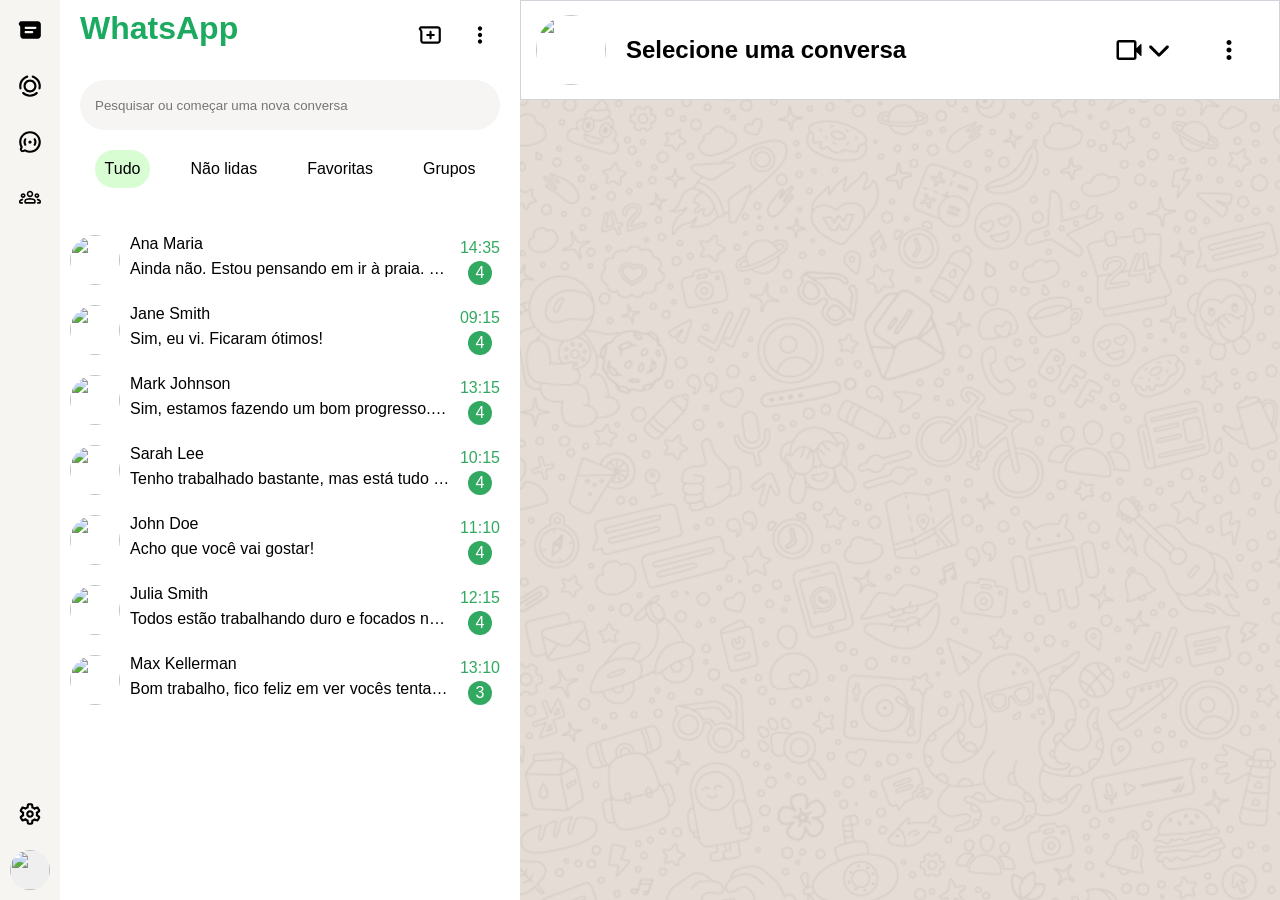
==== commit 67294614: "finalizacao do projeto grid" ====
--- a/index.html
+++ b/index.html
@@ -6,6 +6,8 @@
     <meta name="viewport" content="width=device-width, initial-scale=1.0">
     <link rel="stylesheet" href="./assets/css/style.css">
     <script src="./assets/js/script.js" defer></script>
+    <link rel="icon" type="image/png" href="./assets/imgs/whats.png">
+
     <title>Whatsapp Web</title>
 </head>
 
@@ -46,383 +48,59 @@
         </div>
         <div class="section-inferior">
             <div class="suma">
-                <article>
-                    <img src="assets/imgs/pexels-ikowh-16622.jpg" alt="" class="foto-perfil">
-                    <p class="nome">nome</p>
-                    <p class="horas">14:35</p>
-                    <p class="mensagem">Lorem ipsum dolor sit amet consectetur adipisicing elit. Aliquam omnis
-                        aspernatur
-                        cupiditate odio vitae quae cum voluptas qui voluptates eos, veritatis consequatur sunt,
-                        temporibus
-                        harum nam, odit nulla ipsum facere!</p>
-                    <div class="pingo">4</div>
-                </article>
-                <article>
-                    <img src="assets/imgs/pexels-ikowh-16622.jpg" alt="" class="foto-perfil">
-                    <p class="nome">nome</p>
-                    <p class="horas">14:35</p>
-                    <p class="mensagem">Lorem ipsum dolor sit amet consectetur adipisicing elit. Aliquam omnis
-                        aspernatur
-                        cupiditate odio vitae quae cum voluptas qui voluptates eos, veritatis consequatur sunt,
-                        temporibus
-                        harum nam, odit nulla ipsum facere!</p>
-                    <div class="pingo">4</div>
-                </article>
-                <article>
-                    <img src="assets/imgs/pexels-ikowh-16622.jpg" alt="" class="foto-perfil">
-                    <p class="nome">nome</p>
-                    <p class="horas">14:35</p>
-                    <p class="mensagem">Lorem ipsum dolor sit amet consectetur adipisicing elit. Aliquam omnis
-                        aspernatur
-                        cupiditate odio vitae quae cum voluptas qui voluptates eos, veritatis consequatur sunt,
-                        temporibus
-                        harum nam, odit nulla ipsum facere!</p>
-                    <div class="pingo">4</div>
-                </article>
-                <article>
-                    <img src="assets/imgs/pexels-ikowh-16622.jpg" alt="" class="foto-perfil">
-                    <p class="nome">nome</p>
-                    <p class="horas">14:35</p>
-                    <p class="mensagem">Lorem ipsum dolor sit amet consectetur adipisicing elit. Aliquam omnis
-                        aspernatur
-                        cupiditate odio vitae quae cum voluptas qui voluptates eos, veritatis consequatur sunt,
-                        temporibus
-                        harum nam, odit nulla ipsum facere!</p>
-                    <div class="pingo">4</div>
-                </article>
-                <article>
-                    <img src="assets/imgs/pexels-ikowh-16622.jpg" alt="" class="foto-perfil">
-                    <p class="nome">nome</p>
-                    <p class="horas">14:35</p>
-                    <p class="mensagem">Lorem ipsum dolor sit amet consectetur adipisicing elit. Aliquam omnis
-                        aspernatur
-                        cupiditate odio vitae quae cum voluptas qui voluptates eos, veritatis consequatur sunt,
-                        temporibus
-                        harum nam, odit nulla ipsum facere!</p>
-                    <div class="pingo">4</div>
-                </article>
-                <article>
-                    <img src="assets/imgs/pexels-ikowh-16622.jpg" alt="" class="foto-perfil">
-                    <p class="nome">nome</p>
-                    <p class="horas">14:35</p>
-                    <p class="mensagem">Lorem ipsum dolor sit amet consectetur adipisicing elit. Aliquam omnis
-                        aspernatur
-                        cupiditate odio vitae quae cum voluptas qui voluptates eos, veritatis consequatur sunt,
-                        temporibus
-                        harum nam, odit nulla ipsum facere!</p>
-                    <div class="pingo">4</div>
-                </article>
-                <article>
-                    <img src="assets/imgs/pexels-ikowh-16622.jpg" alt="" class="foto-perfil">
-                    <p class="nome">nome</p>
-                    <p class="horas">14:35</p>
-                    <p class="mensagem">Lorem ipsum dolor sit amet consectetur adipisicing elit. Aliquam omnis
-                        aspernatur
-                        cupiditate odio vitae quae cum voluptas qui voluptates eos, veritatis consequatur sunt,
-                        temporibus
-                        harum nam, odit nulla ipsum facere!</p>
-                    <div class="pingo">4</div>
-                </article>
-                <article>
-                    <img src="assets/imgs/pexels-ikowh-16622.jpg" alt="" class="foto-perfil">
-                    <p class="nome">nome</p>
-                    <p class="horas">14:35</p>
-                    <p class="mensagem">Lorem ipsum dolor sit amet consectetur adipisicing elit. Aliquam omnis
-                        aspernatur
-                        cupiditate odio vitae quae cum voluptas qui voluptates eos, veritatis consequatur sunt,
-                        temporibus
-                        harum nam, odit nulla ipsum facere!</p>
-                    <div class="pingo">4</div>
-                </article>
-                <article>
-                    <img src="assets/imgs/pexels-ikowh-16622.jpg" alt="" class="foto-perfil">
-                    <p class="nome">nome</p>
-                    <p class="horas">14:35</p>
-                    <p class="mensagem">Lorem ipsum dolor sit amet consectetur adipisicing elit. Aliquam omnis
-                        aspernatur
-                        cupiditate odio vitae quae cum voluptas qui voluptates eos, veritatis consequatur sunt,
-                        temporibus
-                        harum nam, odit nulla ipsum facere!</p>
-                    <div class="pingo">4</div>
-                </article>
-                <article>
-                    <img src="assets/imgs/pexels-ikowh-16622.jpg" alt="" class="foto-perfil">
-                    <p class="nome">nome</p>
-                    <p class="horas">14:35</p>
-                    <p class="mensagem">Lorem ipsum dolor sit amet consectetur adipisicing elit. Aliquam omnis
-                        aspernatur
-                        cupiditate odio vitae quae cum voluptas qui voluptates eos, veritatis consequatur sunt,
-                        temporibus
-                        harum nam, odit nulla ipsum facere!</p>
-                    <div class="pingo">4</div>
-                </article>
-                <article>
-                    <img src="assets/imgs/pexels-ikowh-16622.jpg" alt="" class="foto-perfil">
-                    <p class="nome">nome</p>
-                    <p class="horas">14:35</p>
-                    <p class="mensagem">Lorem ipsum dolor sit amet consectetur adipisicing elit. Aliquam omnis
-                        aspernatur
-                        cupiditate odio vitae quae cum voluptas qui voluptates eos, veritatis consequatur sunt,
-                        temporibus
-                        harum nam, odit nulla ipsum facere!</p>
-                    <div class="pingo">4</div>
-                </article>
-                <article>
-                    <img src="assets/imgs/pexels-ikowh-16622.jpg" alt="" class="foto-perfil">
-                    <p class="nome">nome</p>
-                    <p class="horas">14:35</p>
-                    <p class="mensagem">Lorem ipsum dolor sit amet consectetur adipisicing elit. Aliquam omnis
-                        aspernatur
-                        cupiditate odio vitae quae cum voluptas qui voluptates eos, veritatis consequatur sunt,
-                        temporibus
-                        harum nam, odit nulla ipsum facere!</p>
-                    <div class="pingo">4</div>
-                </article>
-                <article>
-                    <img src="assets/imgs/pexels-ikowh-16622.jpg" alt="" class="foto-perfil">
-                    <p class="nome">nome</p>
-                    <p class="horas">14:35</p>
-                    <p class="mensagem">Lorem ipsum dolor sit amet consectetur adipisicing elit. Aliquam omnis
-                        aspernatur
-                        cupiditate odio vitae quae cum voluptas qui voluptates eos, veritatis consequatur sunt,
-                        temporibus
-                        harum nam, odit nulla ipsum facere!</p>
-                    <div class="pingo">4</div>
-                </article>
-                <article>
-                    <img src="assets/imgs/pexels-ikowh-16622.jpg" alt="" class="foto-perfil">
-                    <p class="nome">nome</p>
-                    <p class="horas">14:35</p>
-                    <p class="mensagem">Lorem ipsum dolor sit amet consectetur adipisicing elit. Aliquam omnis
-                        aspernatur
-                        cupiditate odio vitae quae cum voluptas qui voluptates eos, veritatis consequatur sunt,
-                        temporibus
-                        harum nam, odit nulla ipsum facere!</p>
-                    <div class="pingo">4</div>
-                </article>
-                <article>
-                    <img src="assets/imgs/pexels-ikowh-16622.jpg" alt="" class="foto-perfil">
-                    <p class="nome">nome</p>
-                    <p class="horas">14:35</p>
-                    <p class="mensagem">Lorem ipsum dolor sit amet consectetur adipisicing elit. Aliquam omnis
-                        aspernatur
-                        cupiditate odio vitae quae cum voluptas qui voluptates eos, veritatis consequatur sunt,
-                        temporibus
-                        harum nam, odit nulla ipsum facere!</p>
-                    <div class="pingo">4</div>
-                </article>
-                <article>
-                    <img src="assets/imgs/pexels-ikowh-16622.jpg" alt="" class="foto-perfil">
-                    <p class="nome">nome</p>
-                    <p class="horas">14:35</p>
-                    <p class="mensagem">Lorem ipsum dolor sit amet consectetur adipisicing elit. Aliquam omnis
-                        aspernatur
-                        cupiditate odio vitae quae cum voluptas qui voluptates eos, veritatis consequatur sunt,
-                        temporibus
-                        harum nam, odit nulla ipsum facere!</p>
-                    <div class="pingo">4</div>
-                </article>
-                <article>
-                    <img src="assets/imgs/pexels-ikowh-16622.jpg" alt="" class="foto-perfil">
-                    <p class="nome">nome</p>
-                    <p class="horas">14:35</p>
-                    <p class="mensagem">Lorem ipsum dolor sit amet consectetur adipisicing elit. Aliquam omnis
-                        aspernatur
-                        cupiditate odio vitae quae cum voluptas qui voluptates eos, veritatis consequatur sunt,
-                        temporibus
-                        harum nam, odit nulla ipsum facere!</p>
-                    <div class="pingo">4</div>
-                </article>
-                <article>
-                    <img src="assets/imgs/pexels-ikowh-16622.jpg" alt="" class="foto-perfil">
-                    <p class="nome">nome</p>
-                    <p class="horas">14:35</p>
-                    <p class="mensagem">Lorem ipsum dolor sit amet consectetur adipisicing elit. Aliquam omnis
-                        aspernatur
-                        cupiditate odio vitae quae cum voluptas qui voluptates eos, veritatis consequatur sunt,
-                        temporibus
-                        harum nam, odit nulla ipsum facere!</p>
-                    <div class="pingo">4</div>
-                </article>
-                <article>
-                    <img src="assets/imgs/pexels-ikowh-16622.jpg" alt="" class="foto-perfil">
-                    <p class="nome">nome</p>
-                    <p class="horas">14:35</p>
-                    <p class="mensagem">Lorem ipsum dolor sit amet consectetur adipisicing elit. Aliquam omnis
-                        aspernatur
-                        cupiditate odio vitae quae cum voluptas qui voluptates eos, veritatis consequatur sunt,
-                        temporibus
-                        harum nam, odit nulla ipsum facere!</p>
-                    <div class="pingo">4</div>
-                </article>
-                <article>
-                    <img src="assets/imgs/pexels-ikowh-16622.jpg" alt="" class="foto-perfil">
-                    <p class="nome">nome</p>
-                    <p class="horas">14:35</p>
-                    <p class="mensagem">Lorem ipsum dolor sit amet consectetur adipisicing elit. Aliquam omnis
-                        aspernatur
-                        cupiditate odio vitae quae cum voluptas qui voluptates eos, veritatis consequatur sunt,
-                        temporibus
-                        harum nam, odit nulla ipsum facere!</p>
-                    <div class="pingo">4</div>
-                </article>
-                <article>
-                    <img src="assets/imgs/pexels-ikowh-16622.jpg" alt="" class="foto-perfil">
-                    <p class="nome">nome</p>
-                    <p class="horas">14:35</p>
-                    <p class="mensagem">Lorem ipsum dolor sit amet consectetur adipisicing elit. Aliquam omnis
-                        aspernatur
-                        cupiditate odio vitae quae cum voluptas qui voluptates eos, veritatis consequatur sunt,
-                        temporibus
-                        harum nam, odit nulla ipsum facere!</p>
-                    <div class="pingo">4</div>
-                </article>
-                <article>
-                    <img src="assets/imgs/pexels-ikowh-16622.jpg" alt="" class="foto-perfil">
-                    <p class="nome">nome</p>
-                    <p class="horas">14:35</p>
-                    <p class="mensagem">Lorem ipsum dolor sit amet consectetur adipisicing elit. Aliquam omnis
-                        aspernatur
-                        cupiditate odio vitae quae cum voluptas qui voluptates eos, veritatis consequatur sunt,
-                        temporibus
-                        harum nam, odit nulla ipsum facere!</p>
-                    <div class="pingo">4</div>
-                </article>
-                <article>
-                    <img src="assets/imgs/pexels-ikowh-16622.jpg" alt="" class="foto-perfil">
-                    <p class="nome">nome</p>
-                    <p class="horas">14:35</p>
-                    <p class="mensagem">Lorem ipsum dolor sit amet consectetur adipisicing elit. Aliquam omnis
-                        aspernatur
-                        cupiditate odio vitae quae cum voluptas qui voluptates eos, veritatis consequatur sunt,
-                        temporibus
-                        harum nam, odit nulla ipsum facere!</p>
-                    <div class="pingo">4</div>
-                </article>
-                <article>
-                    <img src="assets/imgs/pexels-ikowh-16622.jpg" alt="" class="foto-perfil">
-                    <p class="nome">nome</p>
-                    <p class="horas">14:35</p>
-                    <p class="mensagem">Lorem ipsum dolor sit amet consectetur adipisicing elit. Aliquam omnis
-                        aspernatur
-                        cupiditate odio vitae quae cum voluptas qui voluptates eos, veritatis consequatur sunt,
-                        temporibus
-                        harum nam, odit nulla ipsum facere!</p>
-                    <div class="pingo">4</div>
-                </article>
-                <article>
-                    <img src="assets/imgs/pexels-ikowh-16622.jpg" alt="" class="foto-perfil">
-                    <p class="nome">nome</p>
-                    <p class="horas">14:35</p>
-                    <p class="mensagem">Lorem ipsum dolor sit amet consectetur adipisicing elit. Aliquam omnis
-                        aspernatur
-                        cupiditate odio vitae quae cum voluptas qui voluptates eos, veritatis consequatur sunt,
-                        temporibus
-                        harum nam, odit nulla ipsum facere!</p>
-                    <div class="pingo">4</div>
-                </article>
-                <article>
-                    <img src="assets/imgs/pexels-ikowh-16622.jpg" alt="" class="foto-perfil">
-                    <p class="nome">nome</p>
-                    <p class="horas">14:35</p>
-                    <p class="mensagem">Lorem ipsum dolor sit amet consectetur adipisicing elit. Aliquam omnis
-                        aspernatur
-                        cupiditate odio vitae quae cum voluptas qui voluptates eos, veritatis consequatur sunt,
-                        temporibus
-                        harum nam, odit nulla ipsum facere!</p>
-                    <div class="pingo">4</div>
-                </article>
-                <article>
-                    <img src="assets/imgs/pexels-ikowh-16622.jpg" alt="" class="foto-perfil">
-                    <p class="nome">nome</p>
-                    <p class="horas">14:35</p>
-                    <p class="mensagem">Lorem ipsum dolor sit amet consectetur adipisicing elit. Aliquam omnis
-                        aspernatur
-                        cupiditate odio vitae quae cum voluptas qui voluptates eos, veritatis consequatur sunt,
-                        temporibus
-                        harum nam, odit nulla ipsum facere!</p>
-                    <div class="pingo">4</div>
-                </article>
-                <article>
-                    <img src="assets/imgs/pexels-ikowh-16622.jpg" alt="" class="foto-perfil">
-                    <p class="nome">nome</p>
-                    <p class="horas">14:35</p>
-                    <p class="mensagem">Lorem ipsum dolor sit amet consectetur adipisicing elit. Aliquam omnis
-                        aspernatur
-                        cupiditate odio vitae quae cum voluptas qui voluptates eos, veritatis consequatur sunt,
-                        temporibus
-                        harum nam, odit nulla ipsum facere!</p>
-                    <div class="pingo">4</div>
-                </article>
-                <article>
-                    <img src="assets/imgs/pexels-ikowh-16622.jpg" alt="" class="foto-perfil">
-                    <p class="nome">nome</p>
-                    <p class="horas">14:35</p>
-                    <p class="mensagem">Lorem ipsum dolor sit amet consectetur adipisicing elit. Aliquam omnis
-                        aspernatur
-                        cupiditate odio vitae quae cum voluptas qui voluptates eos, veritatis consequatur sunt,
-                        temporibus
-                        harum nam, odit nulla ipsum facere!</p>
-                    <div class="pingo">4</div>
-                </article>
-                <article>
-                    <img src="assets/imgs/pexels-ikowh-16622.jpg" alt="" class="foto-perfil">
-                    <p class="nome">nome</p>
-                    <p class="horas">14:35</p>
-                    <p class="mensagem">Lorem ipsum dolor sit amet consectetur adipisicing elit. Aliquam omnis
-                        aspernatur
-                        cupiditate odio vitae quae cum voluptas qui voluptates eos, veritatis consequatur sunt,
-                        temporibus
-                        harum nam, odit nulla ipsum facere!</p>
-                    <div class="pingo">4</div>
-                </article>
-                <article>
-                    <img src="assets/imgs/pexels-ikowh-16622.jpg" alt="" class="foto-perfil">
-                    <p class="nome">nome</p>
-                    <p class="horas">14:35</p>
-                    <p class="mensagem">Lorem ipsum dolor sit amet consectetur adipisicing elit. Aliquam omnis
-                        aspernatur
-                        cupiditate odio vitae quae cum voluptas qui voluptates eos, veritatis consequatur sunt,
-                        temporibus
-                        harum nam, odit nulla ipsum facere!</p>
-                    <div class="pingo">4</div>
-                </article>
-                <article>
-                    <img src="assets/imgs/pexels-ikowh-16622.jpg" alt="" class="foto-perfil">
-                    <p class="nome">nome</p>
-                    <p class="horas">14:35</p>
-                    <p class="mensagem">Lorem ipsum dolor sit amet consectetur adipisicing elit. Aliquam omnis
-                        aspernatur
-                        cupiditate odio vitae quae cum voluptas qui voluptates eos, veritatis consequatur sunt,
-                        temporibus
-                        harum nam, odit nulla ipsum facere!</p>
-                    <div class="pingo">4</div>
-                </article>
-                <article>
-                    <img src="assets/imgs/pexels-ikowh-16622.jpg" alt="" class="foto-perfil">
-                    <p class="nome">nome</p>
-                    <p class="horas">14:35</p>
-                    <p class="mensagem">Lorem ipsum dolor sit amet consectetur adipisicing elit. Aliquam omnis
-                        aspernatur
-                        cupiditate odio vitae quae cum voluptas qui voluptates eos, veritatis consequatur sunt,
-                        temporibus
-                        harum nam, odit nulla ipsum facere!</p>
-                    <div class="pingo">4</div>
-                </article>
-                <article>
-                    <img src="assets/imgs/pexels-ikowh-16622.jpg" alt="" class="foto-perfil">
-                    <p class="nome">nome</p>
-                    <p class="horas">14:35</p>
-                    <p class="mensagem">Lorem ipsum dolor sit amet consectetur adipisicing elit. Aliquam omnis
-                        aspernatur
-                        cupiditate odio vitae quae cum voluptas qui voluptates eos, veritatis consequatur sunt,
-                        temporibus
-                        harum nam, odit nulla ipsum facere!</p>
-                    <div class="pingo">4</div>
-                </article>
             </div>
     </section>
-    <section class="botao-perfilFoto hidden"></section>
+    <section class="botao-perfilFoto hidden">
+        <div class="perfil-header">
+            <p>Perfil</p>
+        </div>
+
+        <div class="perfil-avatar-wrap">
+            <div class="perfil-avatar"></div>
+        </div>
+
+        <div class="perfil-campo">
+            <label>Nome</label>
+            <p id="perfil-nome-ativo">Ricardo da Silva</p>
+        </div>
+
+        <div class="perfil-campo">
+            <label>Recado</label>
+            <div class="perfil-linha">
+                <p>Disponível</p>
+                <img src="./assets/icons/edit.svg" alt="">
+            </div>
+        </div>
+
+        <div class="perfil-campo">
+            <label>Telefone</label>
+            <div class="perfil-linha">
+                <div class="perfil-telefone">
+                    <img src="./assets/icons/phone.svg" alt="">
+                    <span id="perfil-telefone-ativo">+55 11 98787 6567</span>
+                </div>
+                <img src="./assets/icons/copy.svg" alt="">
+            </div>
+        </div>
+
+        <div class="perfil-trocar">
+            <p>Trocar de Perfil</p>
+            <div class="perfil-lista">
+                <div class="perfil-item" data-id="1">
+                    <div class="perfil-mini-avatar"></div><span>Ricky</span>
+                </div>
+                <div class="perfil-item" data-id="2">
+                    <div class="perfil-mini-avatar"></div><span>BeeR</span>
+                </div>
+                <div class="perfil-item" data-id="3">
+                    <div class="perfil-mini-avatar"></div><span>Sand</span>
+                </div>
+                <div class="perfil-item" data-id="4">
+                    <div class="perfil-mini-avatar"></div><span>Joe</span>
+                </div>
+            </div>
+        </div>
+    </section>
     <header class="chats">
         <div class="foto-nome">
             <img src="assets/imgs/pexels-ikowh-16622.jpg" alt="">
@@ -439,457 +117,18 @@
     <aside class="botao-perfilFoto hidden">
     </aside>
     <main class="chats">
-
         <div class="fundo-falso">
-            <form class="mandar-message">
+            <form class="mandar-message" id="form-enviar">
                 <div class="plus">
                     <img src="./assets/icons/plus.svg" alt="">
                     <img src="./assets/icons/expressions.svg" alt="">
                 </div>
-                <input type="text" placeholder="Digite uma mensagem">
+                <input type="text" placeholder="Digite uma mensagem" id="input-mensagem">
                 <button class="enviar-input"><img src="./assets/icons/send-message.png" alt="" class="send"></button>
             </form>
         </div>
+    </main>
 
-        <div class="mensagem-enviada">
-            <div class="perninha-direita"></div>
-            <p>Lorem ipsum dolor sit amet Lorem ipsum dolor sit amet consectetur adipisicing elit. Neque quae odio
-                nam
-                enim iusto quos impedit, commodi deserunt ducimus provident vel, laborum ad voluptatum ipsum et
-                dolorum
-                illum praesentium ipsam?</p>
-            <p class="horas-mensagens">11:35</p>
-        </div>
-        <div class="mensagem-recebida">
-            <div class="perninha-esquerda"></div>
-            <p>
-                Lorem ipsum dolor sit amet Lorem ipsum dolor sit, amet consectetur adipisicing
-                elit. Tempore perferendis nemo mollitia, incidunt minima beatae debitis illum, corrupti id nobis
-                officiis
-                possimus dolor sed pariatur corporis, deleniti nihil quos fugit.
-            </p>
-            <p class="horas-mensagens">11:35</p>
-        </div>
-        <div class="mensagem-enviada">
-            <div class="perninha-direita"></div>
-            <p>Lorem ipsum dolor sit amet Lorem ipsum dolor sit amet consectetur adipisicing elit. Neque quae odio
-                nam
-                enim iusto quos impedit, commodi deserunt ducimus provident vel, laborum ad voluptatum ipsum et
-                dolorum
-                illum praesentium ipsam?</p>
-            <p class="horas-mensagens">11:35</p>
-        </div>
-        <div class="mensagem-recebida">
-            <div class="perninha-esquerda"></div>
-            <p>
-                Lorem ipsum dolor sit amet Lorem ipsum dolor sit, amet consectetur adipisicing
-                elit. Tempore perferendis nemo mollitia, incidunt minima beatae debitis illum, corrupti id nobis
-                officiis
-                possimus dolor sed pariatur corporis, deleniti nihil quos fugit.
-            </p>
-            <p class="horas-mensagens">11:35</p>
-        </div>
-        <div class="mensagem-enviada">
-            <div class="perninha-direita"></div>
-            <p>Lorem ipsum dolor sit amet Lorem ipsum dolor sit amet consectetur adipisicing elit. Neque quae odio
-                nam
-                enim iusto quos impedit, commodi deserunt ducimus provident vel, laborum ad voluptatum ipsum et
-                dolorum
-                illum praesentium ipsam?</p>
-            <p class="horas-mensagens">11:35</p>
-        </div>
-        <div class="mensagem-recebida">
-            <div class="perninha-esquerda"></div>
-            <p>
-                Lorem ipsum dolor sit amet Lorem ipsum dolor sit, amet consectetur adipisicing
-                elit. Tempore perferendis nemo mollitia, incidunt minima beatae debitis illum, corrupti id nobis
-                officiis
-                possimus dolor sed pariatur corporis, deleniti nihil quos fugit.
-            </p>
-            <p class="horas-mensagens">11:35</p>
-        </div>
-        <div class="mensagem-enviada">
-            <div class="perninha-direita"></div>
-            <p>Lorem ipsum dolor sit amet Lorem ipsum dolor sit amet consectetur adipisicing elit. Neque quae odio
-                nam
-                enim iusto quos impedit, commodi deserunt ducimus provident vel, laborum ad voluptatum ipsum et
-                dolorum
-                illum praesentium ipsam?</p>
-            <p class="horas-mensagens">11:35</p>
-        </div>
-        <div class="mensagem-recebida">
-            <div class="perninha-esquerda"></div>
-            <p>
-                Lorem ipsum dolor sit amet Lorem ipsum dolor sit, amet consectetur adipisicing
-                elit. Tempore perferendis nemo mollitia, incidunt minima beatae debitis illum, corrupti id nobis
-                officiis
-                possimus dolor sed pariatur corporis, deleniti nihil quos fugit.
-            </p>
-            <p class="horas-mensagens">11:35</p>
-        </div>
-        <div class="mensagem-enviada">
-            <div class="perninha-direita"></div>
-            <p>Lorem ipsum dolor sit amet Lorem ipsum dolor sit amet consectetur adipisicing elit. Neque quae odio
-                nam
-                enim iusto quos impedit, commodi deserunt ducimus provident vel, laborum ad voluptatum ipsum et
-                dolorum
-                illum praesentium ipsam?</p>
-            <p class="horas-mensagens">11:35</p>
-        </div>
-        <div class="mensagem-recebida">
-            <div class="perninha-esquerda"></div>
-            <p>
-                Lorem ipsum dolor sit amet Lorem ipsum dolor sit, amet consectetur adipisicing
-                elit. Tempore perferendis nemo mollitia, incidunt minima beatae debitis illum, corrupti id nobis
-                officiis
-                possimus dolor sed pariatur corporis, deleniti nihil quos fugit.
-            </p>
-            <p class="horas-mensagens">11:35</p>
-        </div>
-        <div class="mensagem-enviada">
-            <div class="perninha-direita"></div>
-            <p>Lorem ipsum dolor sit amet Lorem ipsum dolor sit amet consectetur adipisicing elit. Neque quae odio
-                nam
-                enim iusto quos impedit, commodi deserunt ducimus provident vel, laborum ad voluptatum ipsum et
-                dolorum
-                illum praesentium ipsam?</p>
-            <p class="horas-mensagens">11:35</p>
-        </div>
-        <div class="mensagem-recebida">
-            <div class="perninha-esquerda"></div>
-            <p>
-                Lorem ipsum dolor sit amet Lorem ipsum dolor sit, amet consectetur adipisicing
-                elit. Tempore perferendis nemo mollitia, incidunt minima beatae debitis illum, corrupti id nobis
-                officiis
-                possimus dolor sed pariatur corporis, deleniti nihil quos fugit.
-            </p>
-            <p class="horas-mensagens">11:35</p>
-        </div>
-        <div class="mensagem-enviada">
-            <div class="perninha-direita"></div>
-            <p>Lorem ipsum dolor sit amet Lorem ipsum dolor sit amet consectetur adipisicing elit. Neque quae odio
-                nam
-                enim iusto quos impedit, commodi deserunt ducimus provident vel, laborum ad voluptatum ipsum et
-                dolorum
-                illum praesentium ipsam?</p>
-            <p class="horas-mensagens">11:35</p>
-        </div>
-        <div class="mensagem-recebida">
-            <div class="perninha-esquerda"></div>
-            <p>
-                Lorem ipsum dolor sit amet Lorem ipsum dolor sit, amet consectetur adipisicing
-                elit. Tempore perferendis nemo mollitia, incidunt minima beatae debitis illum, corrupti id nobis
-                officiis
-                possimus dolor sed pariatur corporis, deleniti nihil quos fugit.
-            </p>
-            <p class="horas-mensagens">11:35</p>
-        </div>
-        <div class="mensagem-enviada">
-            <div class="perninha-direita"></div>
-            <p>Lorem ipsum dolor sit amet Lorem ipsum dolor sit amet consectetur adipisicing elit. Neque quae odio
-                nam
-                enim iusto quos impedit, commodi deserunt ducimus provident vel, laborum ad voluptatum ipsum et
-                dolorum
-                illum praesentium ipsam?</p>
-            <p class="horas-mensagens">11:35</p>
-        </div>
-        <div class="mensagem-recebida">
-            <div class="perninha-esquerda"></div>
-            <p>
-                Lorem ipsum dolor sit amet Lorem ipsum dolor sit, amet consectetur adipisicing
-                elit. Tempore perferendis nemo mollitia, incidunt minima beatae debitis illum, corrupti id nobis
-                officiis
-                possimus dolor sed pariatur corporis, deleniti nihil quos fugit.
-            </p>
-            <p class="horas-mensagens">11:35</p>
-        </div>
-        <div class="mensagem-enviada">
-            <div class="perninha-direita"></div>
-            <p>Lorem ipsum dolor sit amet Lorem ipsum dolor sit amet consectetur adipisicing elit. Neque quae odio
-                nam
-                enim iusto quos impedit, commodi deserunt ducimus provident vel, laborum ad voluptatum ipsum et
-                dolorum
-                illum praesentium ipsam?</p>
-            <p class="horas-mensagens">11:35</p>
-        </div>
-        <div class="mensagem-recebida">
-            <div class="perninha-esquerda"></div>
-            <p>
-                Lorem ipsum dolor sit amet Lorem ipsum dolor sit, amet consectetur adipisicing
-                elit. Tempore perferendis nemo mollitia, incidunt minima beatae debitis illum, corrupti id nobis
-                officiis
-                possimus dolor sed pariatur corporis, deleniti nihil quos fugit.
-            </p>
-            <p class="horas-mensagens">11:35</p>
-        </div>
-        <div class="mensagem-enviada">
-            <div class="perninha-direita"></div>
-            <p>Lorem ipsum dolor sit amet Lorem ipsum dolor sit amet consectetur adipisicing elit. Neque quae odio
-                nam
-                enim iusto quos impedit, commodi deserunt ducimus provident vel, laborum ad voluptatum ipsum et
-                dolorum
-                illum praesentium ipsam?</p>
-            <p class="horas-mensagens">11:35</p>
-        </div>
-        <div class="mensagem-recebida">
-            <div class="perninha-esquerda"></div>
-            <p>
-                Lorem ipsum dolor sit amet Lorem ipsum dolor sit, amet consectetur adipisicing
-                elit. Tempore perferendis nemo mollitia, incidunt minima beatae debitis illum, corrupti id nobis
-                officiis
-                possimus dolor sed pariatur corporis, deleniti nihil quos fugit.
-            </p>
-            <p class="horas-mensagens">11:35</p>
-        </div>
-        <div class="mensagem-enviada">
-            <div class="perninha-direita"></div>
-            <p>Lorem ipsum dolor sit amet Lorem ipsum dolor sit amet consectetur adipisicing elit. Neque quae odio
-                nam
-                enim iusto quos impedit, commodi deserunt ducimus provident vel, laborum ad voluptatum ipsum et
-                dolorum
-                illum praesentium ipsam?</p>
-            <p class="horas-mensagens">11:35</p>
-        </div>
-        <div class="mensagem-recebida">
-            <div class="perninha-esquerda"></div>
-            <p>
-                Lorem ipsum dolor sit amet Lorem ipsum dolor sit, amet consectetur adipisicing
-                elit. Tempore perferendis nemo mollitia, incidunt minima beatae debitis illum, corrupti id nobis
-                officiis
-                possimus dolor sed pariatur corporis, deleniti nihil quos fugit.
-            </p>
-            <p class="horas-mensagens">11:35</p>
-        </div>
-        <div class="mensagem-enviada">
-            <div class="perninha-direita"></div>
-            <p>Lorem ipsum dolor sit amet Lorem ipsum dolor sit amet consectetur adipisicing elit. Neque quae odio
-                nam
-                enim iusto quos impedit, commodi deserunt ducimus provident vel, laborum ad voluptatum ipsum et
-                dolorum
-                illum praesentium ipsam?</p>
-            <p class="horas-mensagens">11:35</p>
-        </div>
-        <div class="mensagem-recebida">
-            <div class="perninha-esquerda"></div>
-            <p>
-                Lorem ipsum dolor sit amet Lorem ipsum dolor sit, amet consectetur adipisicing
-                elit. Tempore perferendis nemo mollitia, incidunt minima beatae debitis illum, corrupti id nobis
-                officiis
-                possimus dolor sed pariatur corporis, deleniti nihil quos fugit.
-            </p>
-            <p class="horas-mensagens">11:35</p>
-        </div>
-        <div class="mensagem-enviada">
-            <div class="perninha-direita"></div>
-            <p>Lorem ipsum dolor sit amet Lorem ipsum dolor sit amet consectetur adipisicing elit. Neque quae odio
-                nam
-                enim iusto quos impedit, commodi deserunt ducimus provident vel, laborum ad voluptatum ipsum et
-                dolorum
-                illum praesentium ipsam?</p>
-            <p class="horas-mensagens">11:35</p>
-        </div>
-        <div class="mensagem-recebida">
-            <div class="perninha-esquerda"></div>
-            <p>
-                Lorem ipsum dolor sit amet Lorem ipsum dolor sit, amet consectetur adipisicing
-                elit. Tempore perferendis nemo mollitia, incidunt minima beatae debitis illum, corrupti id nobis
-                officiis
-                possimus dolor sed pariatur corporis, deleniti nihil quos fugit.
-            </p>
-            <p class="horas-mensagens">11:35</p>
-        </div>
-        <div class="mensagem-enviada">
-            <div class="perninha-direita"></div>
-            <p>Lorem ipsum dolor sit amet Lorem ipsum dolor sit amet consectetur adipisicing elit. Neque quae odio
-                nam
-                enim iusto quos impedit, commodi deserunt ducimus provident vel, laborum ad voluptatum ipsum et
-                dolorum
-                illum praesentium ipsam?</p>
-            <p class="horas-mensagens">11:35</p>
-        </div>
-        <div class="mensagem-recebida">
-            <div class="perninha-esquerda"></div>
-            <p>
-                Lorem ipsum dolor sit amet Lorem ipsum dolor sit, amet consectetur adipisicing
-                elit. Tempore perferendis nemo mollitia, incidunt minima beatae debitis illum, corrupti id nobis
-                officiis
-                possimus dolor sed pariatur corporis, deleniti nihil quos fugit.
-            </p>
-            <p class="horas-mensagens">11:35</p>
-        </div>
-        <div class="mensagem-enviada">
-            <div class="perninha-direita"></div>
-            <p>Lorem ipsum dolor sit amet Lorem ipsum dolor sit amet consectetur adipisicing elit. Neque quae odio
-                nam
-                enim iusto quos impedit, commodi deserunt ducimus provident vel, laborum ad voluptatum ipsum et
-                dolorum
-                illum praesentium ipsam?</p>
-            <p class="horas-mensagens">11:35</p>
-        </div>
-        <div class="mensagem-recebida">
-            <div class="perninha-esquerda"></div>
-            <p>
-                Lorem ipsum dolor sit amet Lorem ipsum dolor sit, amet consectetur adipisicing
-                elit. Tempore perferendis nemo mollitia, incidunt minima beatae debitis illum, corrupti id nobis
-                officiis
-                possimus dolor sed pariatur corporis, deleniti nihil quos fugit.
-            </p>
-            <p class="horas-mensagens">11:35</p>
-        </div>
-        <div class="mensagem-enviada">
-            <div class="perninha-direita"></div>
-            <p>Lorem ipsum dolor sit amet Lorem ipsum dolor sit amet consectetur adipisicing elit. Neque quae odio
-                nam
-                enim iusto quos impedit, commodi deserunt ducimus provident vel, laborum ad voluptatum ipsum et
-                dolorum
-                illum praesentium ipsam?</p>
-            <p class="horas-mensagens">11:35</p>
-        </div>
-        <div class="mensagem-recebida">
-            <div class="perninha-esquerda"></div>
-            <p>
-                Lorem ipsum dolor sit amet Lorem ipsum dolor sit, amet consectetur adipisicing
-                elit. Tempore perferendis nemo mollitia, incidunt minima beatae debitis illum, corrupti id nobis
-                officiis
-                possimus dolor sed pariatur corporis, deleniti nihil quos fugit.
-            </p>
-            <p class="horas-mensagens">11:35</p>
-        </div>
-        <div class="mensagem-enviada">
-            <div class="perninha-direita"></div>
-            <p>Lorem ipsum dolor sit amet Lorem ipsum dolor sit amet consectetur adipisicing elit. Neque quae odio
-                nam
-                enim iusto quos impedit, commodi deserunt ducimus provident vel, laborum ad voluptatum ipsum et
-                dolorum
-                illum praesentium ipsam?</p>
-            <p class="horas-mensagens">11:35</p>
-        </div>
-        <div class="mensagem-recebida">
-            <div class="perninha-esquerda"></div>
-            <p>
-                Lorem ipsum dolor sit amet Lorem ipsum dolor sit, amet consectetur adipisicing
-                elit. Tempore perferendis nemo mollitia, incidunt minima beatae debitis illum, corrupti id nobis
-                officiis
-                possimus dolor sed pariatur corporis, deleniti nihil quos fugit.
-            </p>
-            <p class="horas-mensagens">11:35</p>
-        </div>
-        <div class="mensagem-enviada">
-            <div class="perninha-direita"></div>
-            <p>Lorem ipsum dolor sit amet Lorem ipsum dolor sit amet consectetur adipisicing elit. Neque quae odio
-                nam
-                enim iusto quos impedit, commodi deserunt ducimus provident vel, laborum ad voluptatum ipsum et
-                dolorum
-                illum praesentium ipsam?</p>
-            <p class="horas-mensagens">11:35</p>
-        </div>
-        <div class="mensagem-recebida">
-            <div class="perninha-esquerda"></div>
-            <p>
-                Lorem ipsum dolor sit amet Lorem ipsum dolor sit, amet consectetur adipisicing
-                elit. Tempore perferendis nemo mollitia, incidunt minima beatae debitis illum, corrupti id nobis
-                officiis
-                possimus dolor sed pariatur corporis, deleniti nihil quos fugit.
-            </p>
-            <p class="horas-mensagens">11:35</p>
-        </div>
-        <div class="mensagem-enviada">
-            <div class="perninha-direita"></div>
-            <p>Lorem ipsum dolor sit amet Lorem ipsum dolor sit amet consectetur adipisicing elit. Neque quae odio
-                nam
-                enim iusto quos impedit, commodi deserunt ducimus provident vel, laborum ad voluptatum ipsum et
-                dolorum
-                illum praesentium ipsam?</p>
-            <p class="horas-mensagens">11:35</p>
-        </div>
-        <div class="mensagem-recebida">
-            <div class="perninha-esquerda"></div>
-            <p>
-                Lorem ipsum dolor sit amet Lorem ipsum dolor sit, amet consectetur adipisicing
-                elit. Tempore perferendis nemo mollitia, incidunt minima beatae debitis illum, corrupti id nobis
-                officiis
-                possimus dolor sed pariatur corporis, deleniti nihil quos fugit.
-            </p>
-            <p class="horas-mensagens">11:35</p>
-        </div>
-        <div class="mensagem-enviada">
-            <div class="perninha-direita"></div>
-            <p>Lorem ipsum dolor sit amet Lorem ipsum dolor sit amet consectetur adipisicing elit. Neque quae odio
-                nam
-                enim iusto quos impedit, commodi deserunt ducimus provident vel, laborum ad voluptatum ipsum et
-                dolorum
-                illum praesentium ipsam?</p>
-            <p class="horas-mensagens">11:35</p>
-        </div>
-        <div class="mensagem-recebida">
-            <div class="perninha-esquerda"></div>
-            <p>
-                Lorem ipsum dolor sit amet Lorem ipsum dolor sit, amet consectetur adipisicing
-                elit. Tempore perferendis nemo mollitia, incidunt minima beatae debitis illum, corrupti id nobis
-                officiis
-                possimus dolor sed pariatur corporis, deleniti nihil quos fugit.
-            </p>
-            <p class="horas-mensagens">11:35</p>
-        </div>
-        <div class="mensagem-enviada">
-            <div class="perninha-direita"></div>
-            <p>Lorem ipsum dolor sit amet Lorem ipsum dolor sit amet consectetur adipisicing elit. Neque quae odio
-                nam
-                enim iusto quos impedit, commodi deserunt ducimus provident vel, laborum ad voluptatum ipsum et
-                dolorum
-                illum praesentium ipsam?</p>
-            <p class="horas-mensagens">11:35</p>
-        </div>
-        <div class="mensagem-recebida">
-            <div class="perninha-esquerda"></div>
-            <p>
-                Lorem ipsum dolor sit amet Lorem ipsum dolor sit, amet consectetur adipisicing
-                elit. Tempore perferendis nemo mollitia, incidunt minima beatae debitis illum, corrupti id nobis
-                officiis
-                possimus dolor sed pariatur corporis, deleniti nihil quos fugit.
-            </p>
-            <p class="horas-mensagens">11:35</p>
-        </div>
-        <div class="mensagem-enviada">
-            <div class="perninha-direita"></div>
-            <p>Lorem ipsum dolor sit amet Lorem ipsum dolor sit amet consectetur adipisicing elit. Neque quae odio
-                nam
-                enim iusto quos impedit, commodi deserunt ducimus provident vel, laborum ad voluptatum ipsum et
-                dolorum
-                illum praesentium ipsam?</p>
-            <p class="horas-mensagens">11:35</p>
-        </div>
-        <div class="mensagem-recebida">
-            <div class="perninha-esquerda"></div>
-            <p>
-                Lorem ipsum dolor sit amet Lorem ipsum dolor sit, amet consectetur adipisicing
-                elit. Tempore perferendis nemo mollitia, incidunt minima beatae debitis illum, corrupti id nobis
-                officiis
-                possimus dolor sed pariatur corporis, deleniti nihil quos fugit.
-            </p>
-            <p class="horas-mensagens">11:35</p>
-        </div>
-        <div class="mensagem-enviada">
-            <div class="perninha-direita"></div>
-            <p>Lorem ipsum dolor sit amet Lorem ipsum dolor sit amet consectetur adipisicing elit. Neque quae odio
-                nam
-                enim iusto quos impedit, commodi deserunt ducimus provident vel, laborum ad voluptatum ipsum et
-                dolorum
-                illum praesentium ipsam?</p>
-            <p class="horas-mensagens">11:35</p>
-        </div>
-        <div class="mensagem-recebida">
-            <div class="perninha-esquerda"></div>
-            <p>
-                Lorem ipsum dolor sit amet Lorem ipsum dolor sit, amet consectetur adipisicing
-                elit. Tempore perferendis nemo mollitia, incidunt minima beatae debitis illum, corrupti id nobis
-                officiis
-                possimus dolor sed pariatur corporis, deleniti nihil quos fugit.
-            </p>
-            <p class="horas-mensagens">11:35</p>
-        </div>
-
-    </main>
 </body>
 
 </html>
--- a/assets/css/style.css
+++ b/assets/css/style.css
@@ -267,11 +267,10 @@
   overflow-y: auto;
   gap: 20px;
   padding-top: 10px;
-  padding-bottom: 100px;
   height: 100%;
   align-content: safe end;
-}
-
+  position: relative; /* O SEGREDO PRA NÃO VAZAR ESTÁ AQUI! */
+}
 aside {
   height: 100%;
   grid-column: 3;
@@ -280,18 +279,14 @@
 }
 
 .mandar-message {
-  grid-column: 1 / 36;
-  display: flex;
-  align-items: center;
-  width: 1350px;
+  display: flex;
+  align-items: center;
+  width: calc(100% - 40px);
   background-color: #ffffff;
   height: 50px;
   border-radius: 50px;
-  align-self: end;
-  margin: 20px;
-  position: absolute;
-}
-
+  padding: 0 16px;
+}
 .mandar-message > img {
   width: 30px;
   height: 30px;
@@ -299,56 +294,65 @@
 }
 .plus {
   display: flex;
-  width: 80px;
-  align-items: center;
-  justify-content: center;
-  gap: 10px;
+  align-items: center;
+  justify-content: center;
+  gap: 15px;
+}
+
+.plus img {
+  width: 24px;
+  height: 24px;
+  cursor: pointer;
 }
 
 .fundo-falso {
-  grid-column: 1 / 36;
-  width: 1400px;
-  height: 80px;
-  align-self: end;
-  position: absolute;
-  background-image: url(../imgs/whatsapp_bg.png);
+  grid-column: 1 / -1;
+  width: 100%;
+  height: 90px; /* Altura suficiente para esconder as mensagens atrás dele */
+  position: sticky;
+  bottom: 0;
   z-index: 1000;
-  bottom: 0;
-}
-
+  background-image: url(../imgs/whatsapp_bg.png); /* Traz de volta o fundo falso! */
+  display: flex;
+  justify-content: center;
+  align-items: center;
+}
 .mandar-message > input {
-  width: 1230px;
-  height: 30px;
-  border-radius: 50px;
+  flex: 1;
+  height: 42px;
+  border-radius: 8px; /* Cantos levemente arredondados igual a foto */
   border: none;
   outline: none;
+  padding: 0 15px;
+  font-size: 15px;
+  background-color: #ffffff;
+}
+
+.mandar-message > input::placeholder {
+  color: #8696a0;
 }
 
 .enviar-input {
   border: none;
-  background-color: #ffffff;
-  margin-right: 10px;
-  border: 100%;
-  width: 45px;
-  height: 45px;
-  display: flex;
-  justify-content: center;
-  align-items: center;
-}
-
+  background-color: transparent; /* Remove o fundo branco do botão */
+  margin: 0;
+  width: 40px;
+  height: 40px;
+  display: flex;
+  justify-content: center;
+  align-items: center;
+  cursor: pointer;
+}
 .enviar-input:hover {
-  cursor: pointer;
-  background-color: #ebe7e5;
-  border-radius: 100%;
+  background-color: transparent; /* Remove o efeito de hover antigo */
 }
 
 .enviar-input > .send {
-  width: 28px;
-  height: 28px;
+  width: 24px;
+  height: 24px;
   border: none;
   outline: none;
 }
-
 .mensagem-enviada,
 .mensagem-recebida {
   border-radius: 5px;
@@ -426,21 +430,89 @@
   flex-direction: column;
   border-right: 1px solid #d0d4da;
 }
-/*  */
-/*  */
+
 .hidden {
   display: none;
 }
 
-/* @keyframes fadeIn {
-  from {
-    opacity: 0;
-  }
-  to {
-    opacity: 1;
-  }
-} */
-
 .visible {
   animation: fadeIn 2s ease;
 }
+
+/* ---------- Perfil ---------- */
+.botao-perfilFoto {
+  padding: 24px;
+  gap: 20px;
+}
+
+.perfil-header p {
+  font-size: 22px;
+  font-weight: bold;
+}
+
+.perfil-avatar-wrap {
+  align-self: center;
+}
+
+.perfil-avatar {
+  width: 160px;
+  height: 160px;
+  border-radius: 100%;
+  background-color: #ececec;
+  border: 1px dashed #c9c9c9;
+}
+
+.perfil-campo label {
+  display: block;
+  font-size: 13px;
+  font-weight: bold;
+  margin-bottom: 6px;
+}
+
+.perfil-linha {
+  display: flex;
+  align-items: center;
+  justify-content: space-between;
+}
+
+.perfil-linha img,
+.perfil-telefone img {
+  width: 20px;
+  height: 20px;
+  cursor: pointer;
+}
+
+.perfil-telefone {
+  display: flex;
+  align-items: center;
+  gap: 12px;
+}
+
+.perfil-trocar p {
+  font-size: 18px;
+  font-weight: bold;
+  margin-bottom: 16px;
+}
+
+.perfil-lista {
+  display: flex;
+  gap: 18px;
+}
+
+.perfil-item {
+  display: flex;
+  flex-direction: column;
+  align-items: center;
+  gap: 6px;
+  font-size: 13px;
+  font-weight: 600;
+  cursor: pointer;
+}
+
+.perfil-mini-avatar {
+  width: 56px;
+  height: 56px;
+  border-radius: 100%;
+  background-color: #ececec;
+  border: 1px dashed #c9c9c9;
+}
